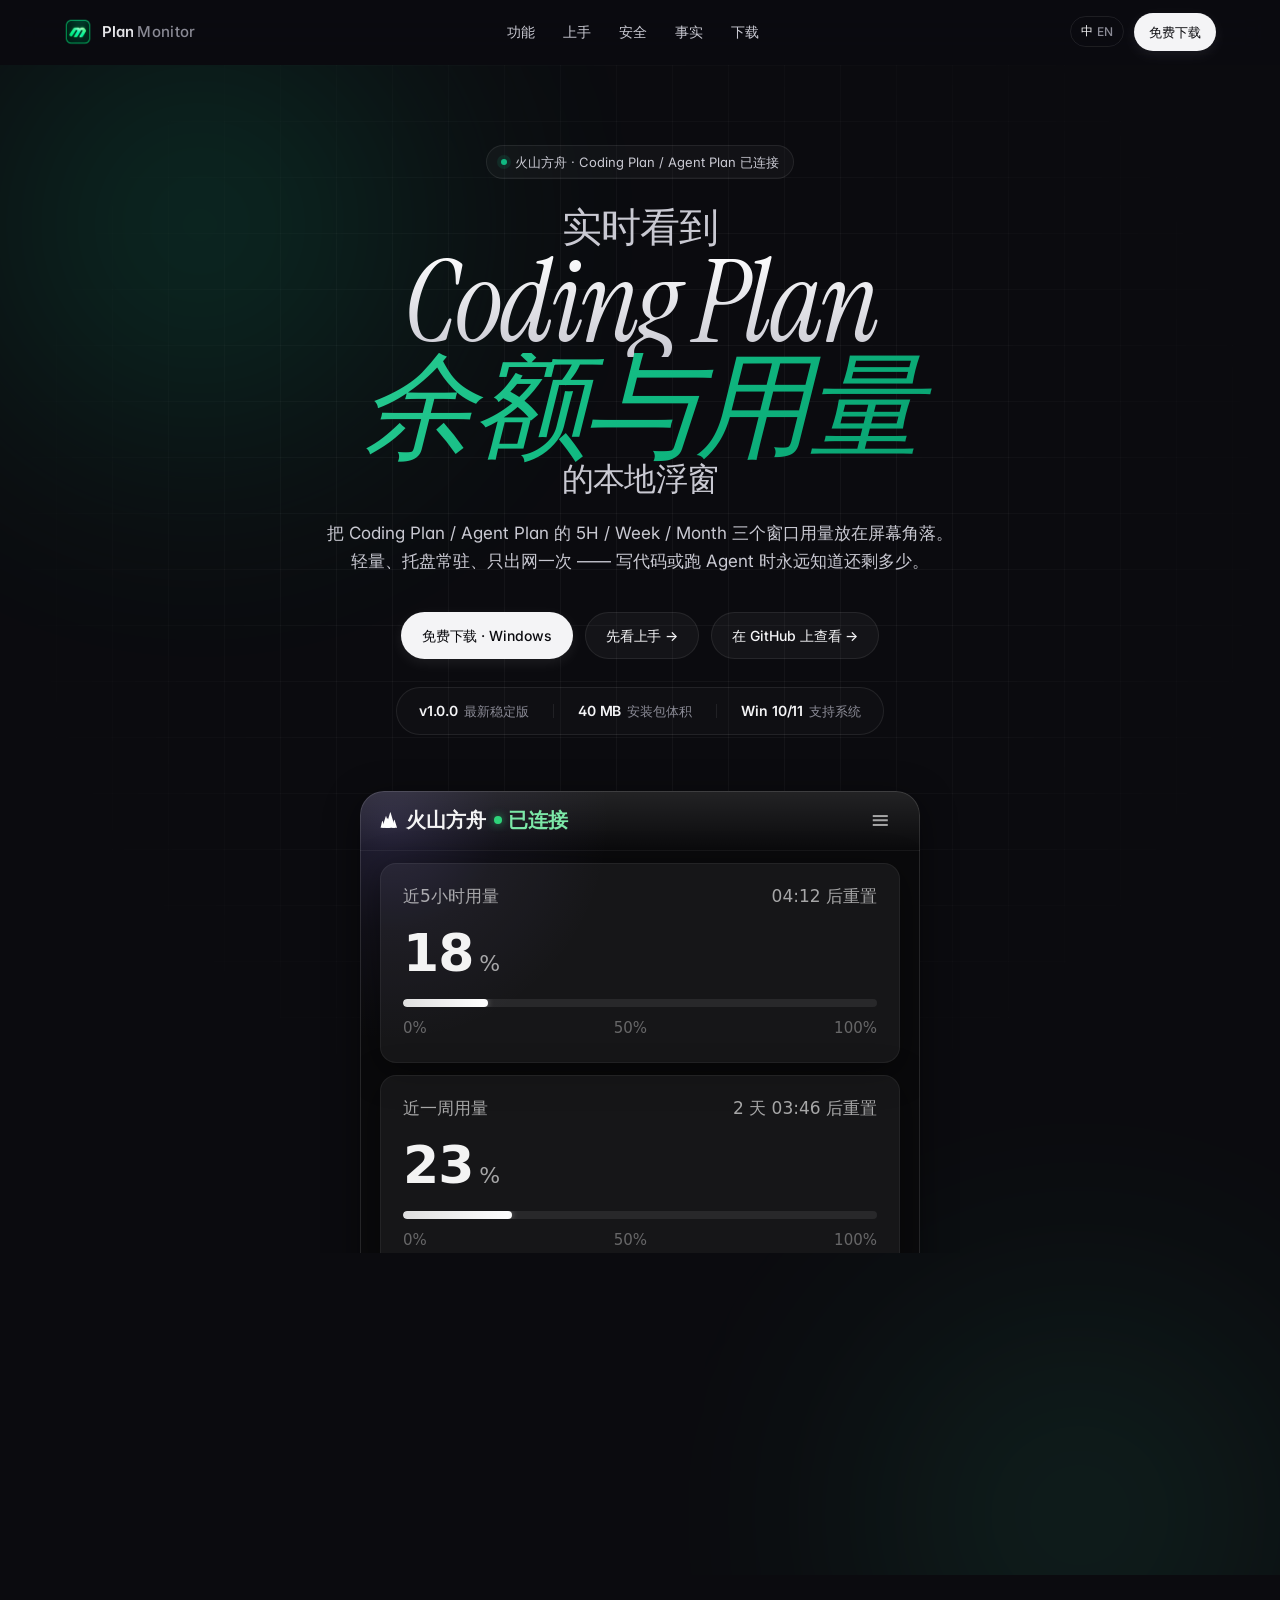
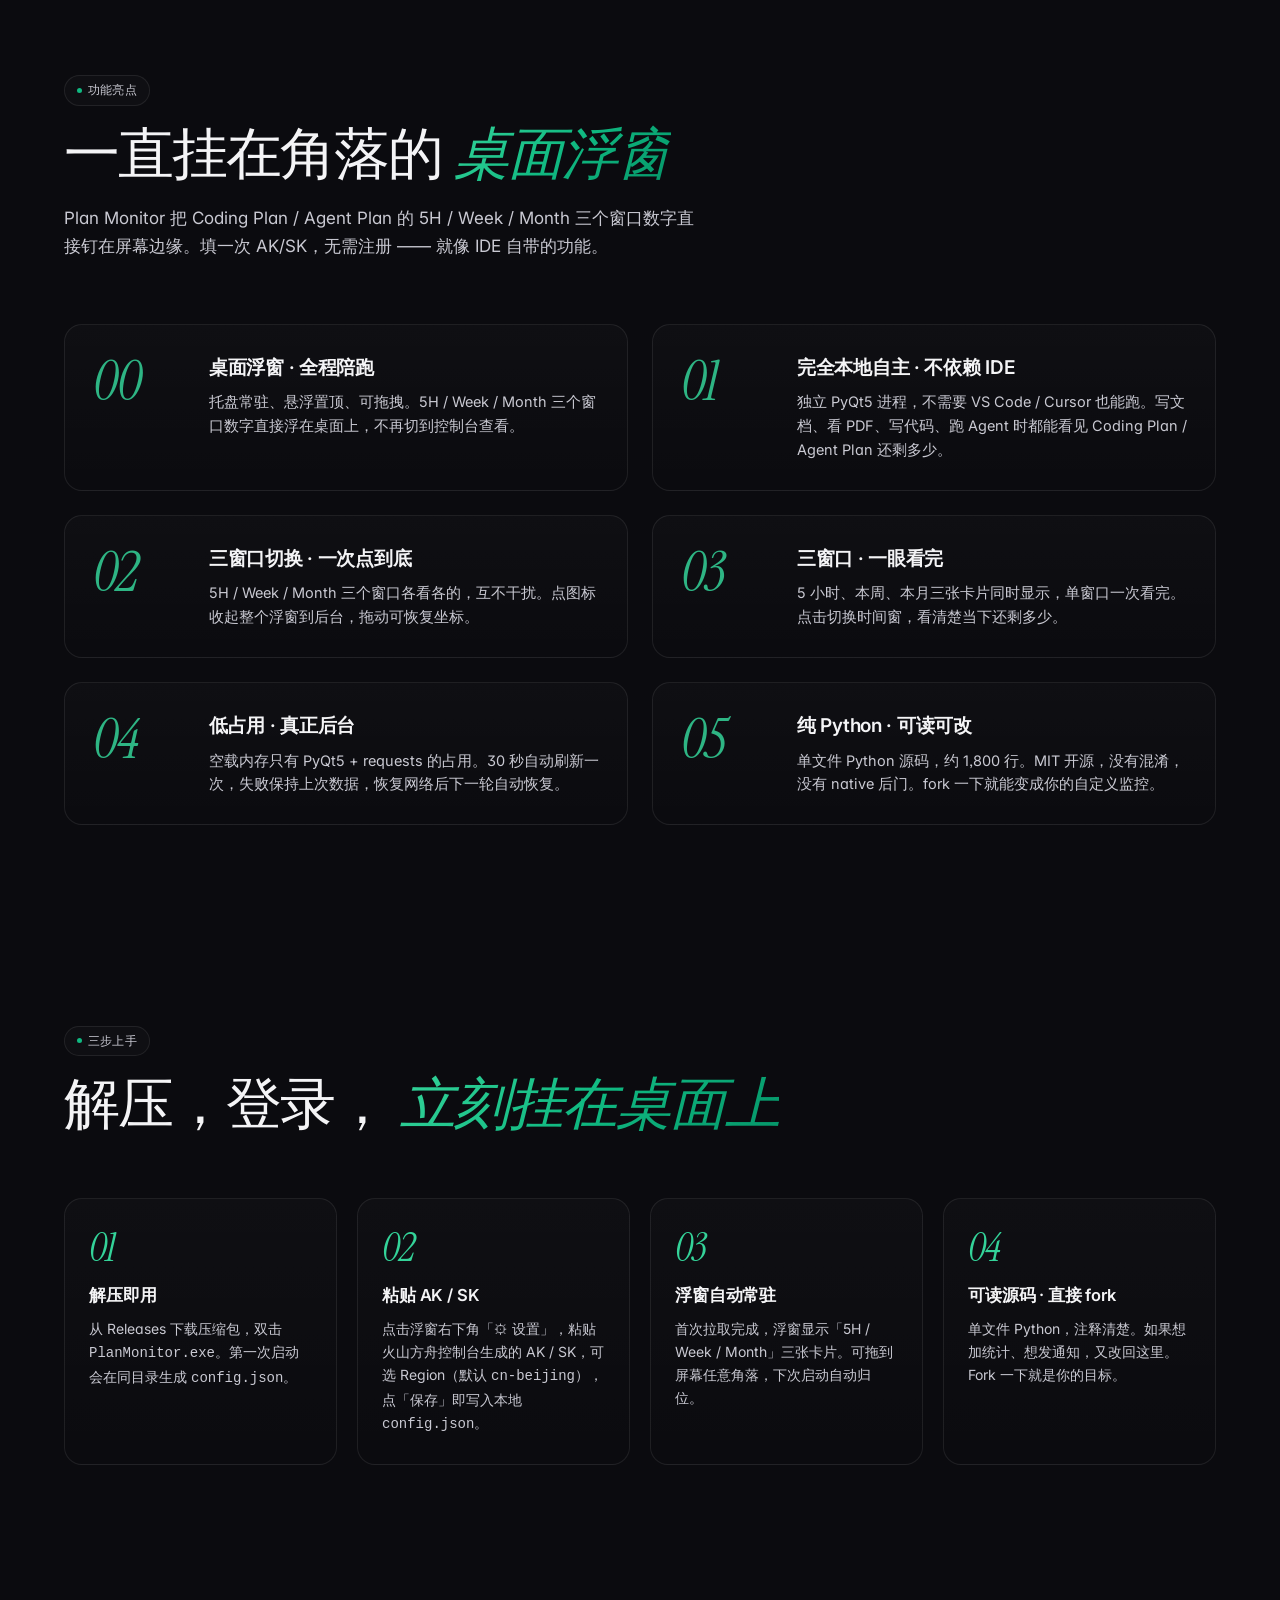
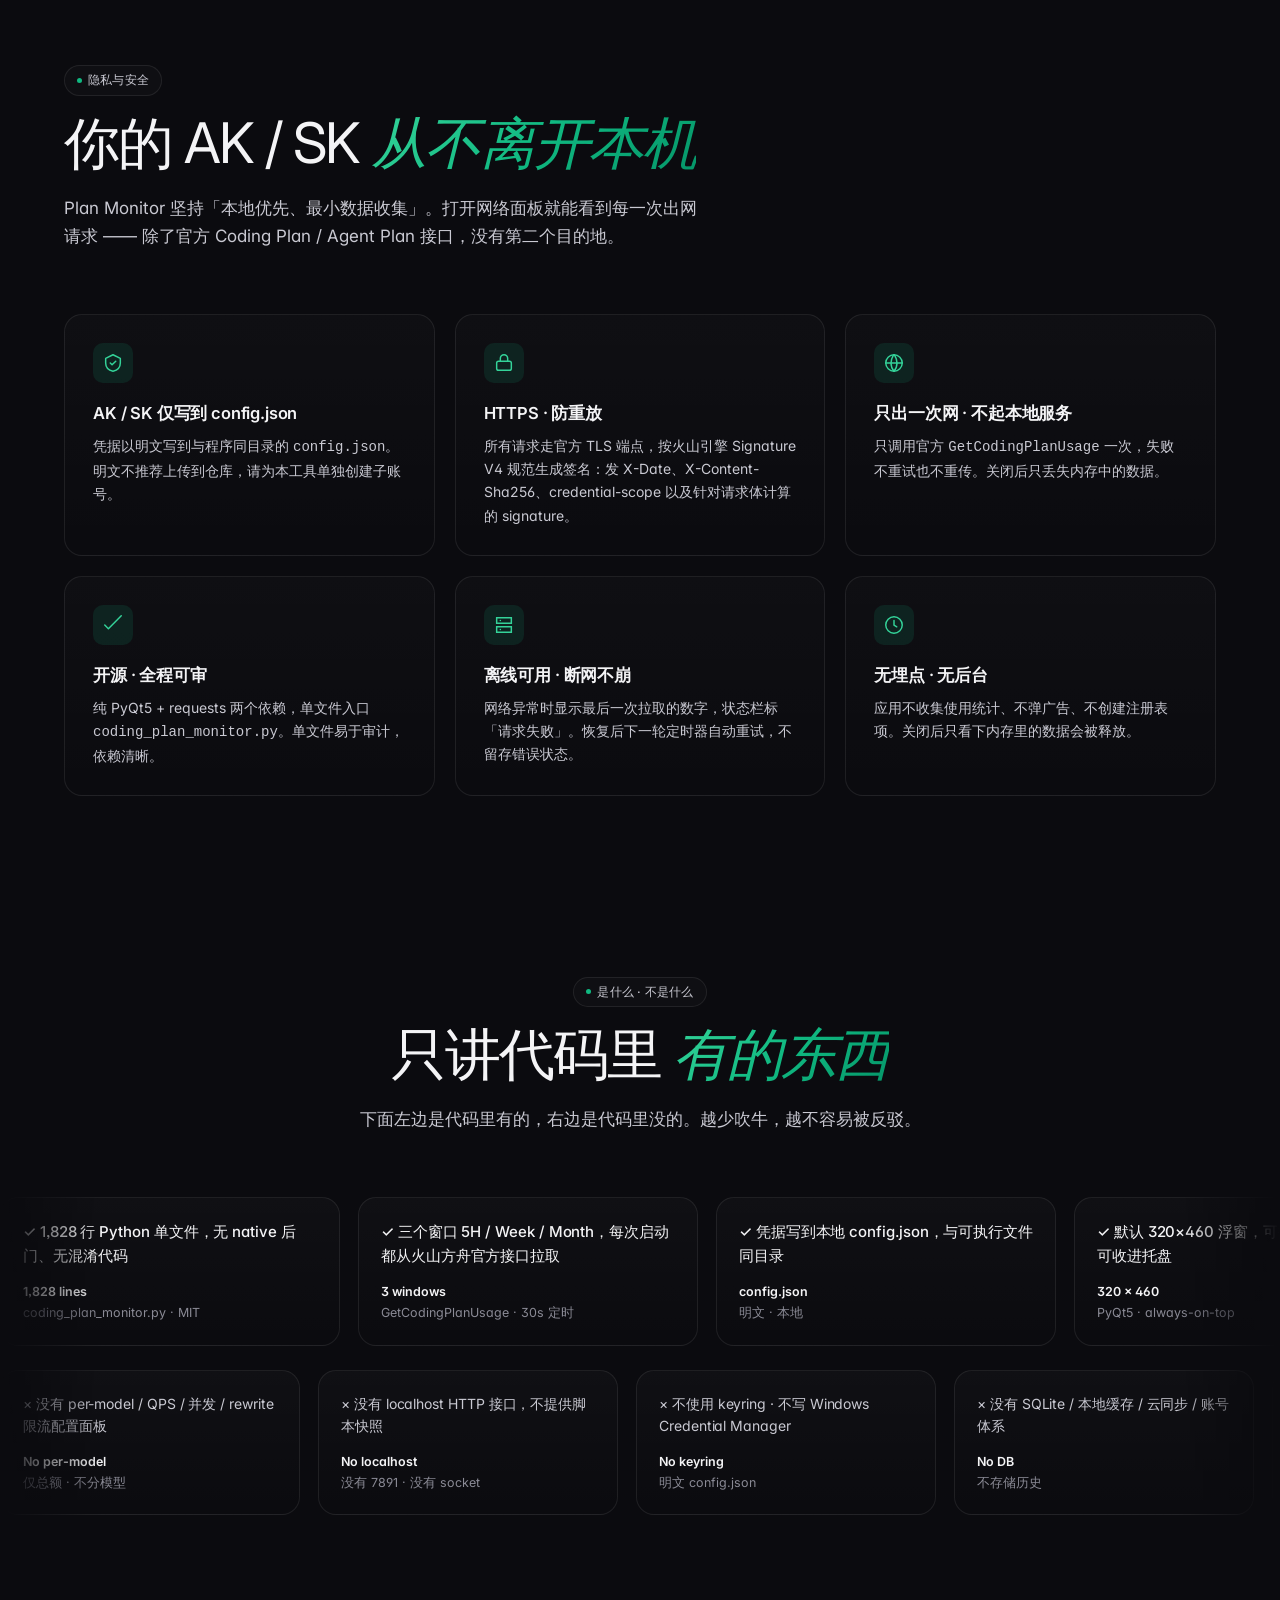
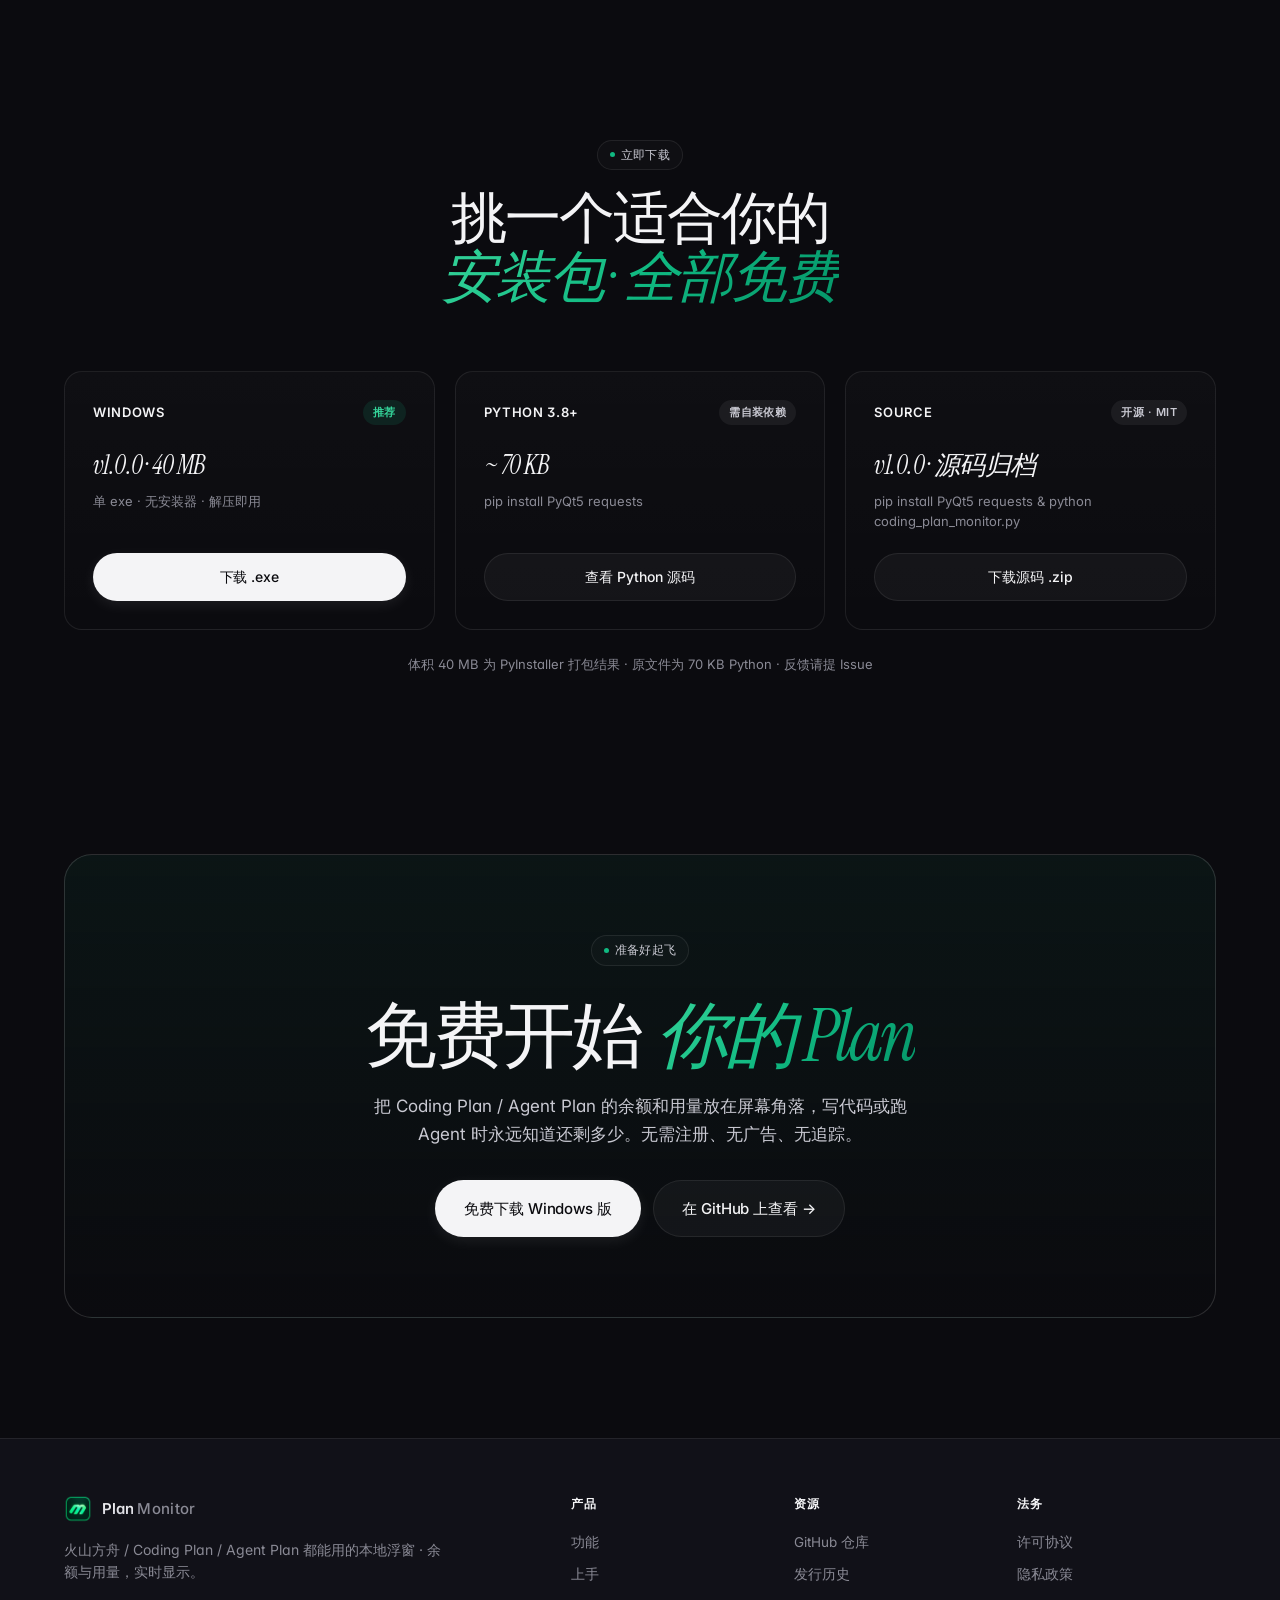
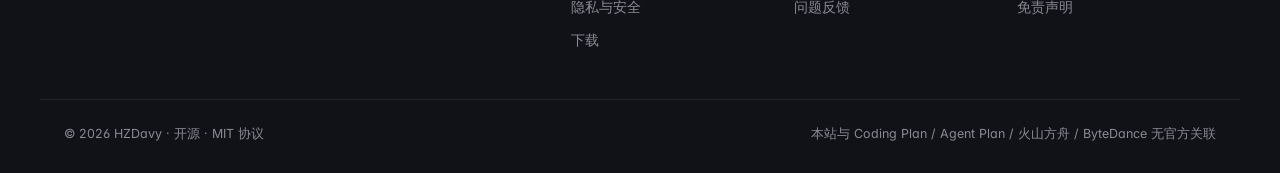
==== index.html @ 33fabecb "docs: dark-glass official site (index.html + assets/style.css + favicon.ico)" ====
<!DOCTYPE html>
<html lang="zh-CN">
<head>
<meta charset="UTF-8">
<meta name="viewport" content="width=device-width,initial-scale=1.0">
<title>Plan Monitor · Ship Faster with Local-First HUD</title>
<meta name="description" content="Plan Monitor - 火山方舟 Coding Plan / Agent Plan 的本地浮窗，AK/SK 不离开本机。">
<meta name="theme-color" content="#0B0B0F">
<meta property="og:title" content="Plan Monitor">
<meta property="og:description" content="Local desktop HUD for Volcengine Coding Plan & Agent Plan. AK/SK never leaves your machine.">
<meta property="og:type" content="website">
<link rel="preconnect" href="https://fonts.googleapis.com">
<link rel="preconnect" href="https://fonts.gstatic.com" crossorigin="anonymous">
<link href="https://fonts.googleapis.com/css2?family=Inter:wght@300;400;500;600;700&family=Instrument+Serif:ital@0;1&display=swap" rel="stylesheet">
<link rel="icon" type="image/svg+xml" href="docs/favicon.svg">
<link rel="stylesheet" href="assets/style.css">
</head>
<body>
<nav class="nav" id="nav">
  <div class="container nav-inner">
    <a class="brand" href="#top" aria-label="Plan Monitor">
      <span class="brand-mark"><img src="docs/logo.svg" alt="Plan Monitor"></span>
      <span class="brand-text"><span class="brand-text-1">Plan</span><span class="brand-text-2">Monitor</span></span>
    </a>
    <ul class="nav-links" role="menubar">
      <li><a href="#features"><span class="zh">功能</span><span class="en">Features</span></a></li>
      <li><a href="#how"><span class="zh">上手</span><span class="en">How</span></a></li>
      <li><a href="#trust"><span class="zh">安全</span><span class="en">Trust</span></a></li>
      <li><a href="#proof"><span class="zh">事实</span><span class="en">Proof</span></a></li>
      <li><a href="#download"><span class="zh">下载</span><span class="en">Download</span></a></li>
    </ul>
    <div class="nav-right">
      <button class="lang-switch" id="langSwitch" aria-label="Switch language"><span class="lang-on">中</span><span class="lang-off">EN</span></button>
      <a class="btn-primary btn-sm" href="#download"><span class="zh">免费下载</span><span class="en">Download Free</span></a>
    </div>
  </div>
</nav>
<header class="hero" id="top">
  <div class="hero-bg" aria-hidden="true">
    <div class="bg-grid"></div>
    <div class="bg-glow bg-glow-1"></div>
    <div class="bg-glow bg-glow-2"></div>
  </div>
  <div class="container hero-inner">
    <div class="hero-eyebrow">
      <span class="hero-eyebrow-dot"></span>
      <span class="zh">火山方舟 · Coding Plan / Agent Plan 已连接</span>
      <span class="en">Volcengine · Coding Plan / Agent Plan connected</span>
    </div>
    <h1 class="hero-title">
      <span class="zh hero-line">实时看到</span>
      <span class="en hero-line">Always see</span>
      <span class="hero-display"><span class="zh">Coding Plan</span><span class="en">Coding Plan</span></span>
      <span class="hero-display-i"><span class="zh">余额与用量</span><span class="en">balance & usage</span></span>
      <span class="zh hero-line-small">的本地浮窗</span>
      <span class="en hero-line-small">on your desktop</span>
    </h1>
    <p class="hero-sub">
      <span class="zh">把 Coding Plan / Agent Plan 的 5H / Week / Month 三个窗口用量放在屏幕角落。轻量、托盘常驻、只出网一次 —— 写代码或跑 Agent 时永远知道还剩多少。</span>
      <span class="en">A tiny always-on-top HUD for Coding Plan & Agent Plan. Three windows — 5H, Week, Month — pinned to the corner while you ship. One outbound call.</span>
    </p>
    <div class="hero-cta">
      <a class="btn-primary" href="#download">
        <span class="zh">免费下载 · Windows</span>
        <span class="en">Download Free · Windows</span>
      </a>
      <a class="btn-ghost" href="#how">
        <span class="zh">先看上手 →</span>
        <span class="en">See how it works →</span>
      </a>
      <a class="btn-ghost" href="https://github.com/HZDavy/PlanMonitor" target="_blank" rel="noopener">
        <span class="zh">在 GitHub 上查看 →</span>
        <span class="en">View on GitHub →</span>
      </a>
    </div>
    <div class="hero-meta">
      <div class="hero-meta-item"><strong>v1.0.0</strong><span class="zh">最新稳定版</span><span class="en">Latest stable</span></div>
      <div class="hero-meta-divider"></div>
      <div class="hero-meta-item"><strong>40 MB</strong><span class="zh">安装包体积</span><span class="en">Installer size</span></div>
      <div class="hero-meta-divider"></div>
      <div class="hero-meta-item"><strong>Win 10/11</strong><span class="zh">支持系统</span><span class="en">Supported OS</span></div>
    </div>
  <div class="hero-mock" aria-hidden="true">
    <div class="mock-window">
      <div class="mock-brand">
        <span class="mock-logo" aria-hidden="true"><svg xmlns="http://www.w3.org/2000/svg" viewBox="0 0 24 24" fill="none">
  <g clip-path="url(#arkIcon_svg__a)">
    <mask id="arkIcon_svg__b" width="7" height="11" x="0" y="12" maskUnits="userSpaceOnUse" style="mask-type: luminance;">
      <path fill="#fff" d="M0.748 22.254h5.544L3.519 13.22a.318.318 0 0 0-.606 0z"/>
    </mask>
    <g mask="url(#arkIcon_svg__b)">
      <path fill="#FFFFFF" d="M7.041 12.604H0v10.004h7.041z"/>
    </g>
    <mask id="arkIcon_svg__c" width="9" height="12" x="15" y="11" maskUnits="userSpaceOnUse" style="mask-type: luminance;">
      <path fill="#fff" d="M16.173 22.266h6.562L19.358 11.624a.318.318 0 0 0-.607 0z"/>
    </mask>
    <g mask="url(#arkIcon_svg__c)">
      <path fill="#FFFFFF" d="M23.489 11.008h-8.06v11.611h8.06z"/>
    </g>
    <mask id="arkIcon_svg__d" width="14" height="22" x="7" y="1" maskUnits="userSpaceOnUse" style="mask-type: luminance;">
      <path fill="#fff" d="M7.412 22.265h12.78L14.105 1.956a.315.315 0 0 0-.4-.205.32.32 0 0 0-.206.205z"/>
    </mask>
    <g mask="url(#arkIcon_svg__d)">
      <path fill="#FFFFFF" d="M20.946 1.34H6.668v21.279h14.278z"/>
    </g>
    <mask id="arkIcon_svg__e" width="12" height="17" x="2" y="6" maskUnits="userSpaceOnUse" style="mask-type: luminance;">
      <path fill="#fff" d="M3.286 22.267h9.48L8.328 7.113a.315.315 0 0 0-.401-.206.32.32 0 0 0-.206.206L2.883 22.267z"/>
    </mask>
    <g mask="url(#arkIcon_svg__e)">
      <path fill="#FFFFFF" d="M13.516 6.496H2.539v16.125h10.977z"/>
    </g>
    <mask id="arkIcon_svg__f" width="10" height="14" x="5" y="9" maskUnits="userSpaceOnUse" style="mask-type: luminance;">
      <path fill="#fff" d="M6.134 22.267h7.894L10.384 9.68a.315.315 0 0 0-.603 0L5.738 22.267z"/>
    </mask>
    <g mask="url(#arkIcon_svg__f)">
      <path fill="#FFFFFF" d="M14.785 9.066h-9.39v13.555h9.39z"/>
    </g>
  </g>
  <defs><clipPath id="arkIcon_svg__a"><path fill="#fff" d="M0 0h24v24H0z"/></clipPath></defs>
</svg></span>
        <span class="mock-brand-name">
          <span class="zh">火山方舟</span><span class="en">Volcengine Ark</span>
        </span>
        <span class="mock-brand-status"><i class="dot d-green"></i><span class="zh">已连接</span><span class="en">Connected</span></span>
        <span class="mock-hamburger" aria-hidden="true">≡</span>
      </div>

      <div class="mock-card" data-card="session">
        <div class="mock-card-row">
          <span class="mock-card-title"><span class="zh">近5小时用量</span><span class="en">Last 5 hours</span></span>
          <span class="mock-card-reset"><span class="zh">04:12 后重置</span><span class="en">Resets in 4h12m</span></span>
        </div>
        <div class="mock-card-big"><span class="num">18</span><span class="unit">%</span></div>
        <div class="mock-bar"><div class="mock-bar-fill" style="width:18%"></div></div>
        <div class="mock-scale"><span>0%</span><span>50%</span><span>100%</span></div>
      </div>

      <div class="mock-card" data-card="weekly">
        <div class="mock-card-row">
          <span class="mock-card-title"><span class="zh">近一周用量</span><span class="en">Last week</span></span>
          <span class="mock-card-reset"><span class="zh">2 天 03:46 后重置</span><span class="en">Resets in 2d 3h</span></span>
        </div>
        <div class="mock-card-big"><span class="num">23</span><span class="unit">%</span></div>
        <div class="mock-bar"><div class="mock-bar-fill" style="width:23%"></div></div>
        <div class="mock-scale"><span>0%</span><span>50%</span><span>100%</span></div>
      </div>

      <div class="mock-card" data-card="monthly">
        <div class="mock-card-row">
          <span class="mock-card-title"><span class="zh">近一月用量</span><span class="en">Last month</span></span>
          <span class="mock-card-reset"><span class="zh">18 天 06:00 后重置</span><span class="en">Resets in 18d 6h</span></span>
        </div>
        <div class="mock-card-big"><span class="num">7</span><span class="unit">%</span></div>
        <div class="mock-bar"><div class="mock-bar-fill" style="width:7%"></div></div>
        <div class="mock-scale"><span>0%</span><span>50%</span><span>100%</span></div>
      </div>
    </div>
  </div>
</div>
</header>

<section class="section section-features" id="features">
  <div class="container">
    <div class="section-head">
      <div class="kicker"><span class="zh">功能亮点</span><span class="en">What You'll Unlock</span></div>
      <h2 class="section-title">
        <span class="zh">一直挂在角落的</span>
        <span class="en">Once you ship,</span>
        <span class="i"><span class="zh">桌面浮窗</span><span class="en">no going back</span></span>
      </h2>
      <p class="section-sub">
        <span class="zh">Plan Monitor 把 Coding Plan / Agent Plan 的 5H / Week / Month 三个窗口数字直接钉在屏幕边缘。填一次 AK/SK，无需注册 —— 就像 IDE 自带的功能。</span>
        <span class="en">Plan Monitor pins the numbers that matter to the corner of your screen. Zero code, one-second sign-in — it should ship with every IDE.</span>
      </p>
    </div>

    <div class="features-grid">
      <article class="feature">
        <div class="feature-num">00</div>
        <div class="feature-body">
          <h3 class="feature-title"><span class="zh">桌面浮窗 · 全程陪跑</span><span class="en">Always-on HUD · always-on-top</span></h3>
          <p class="feature-desc">
            <span class="zh">托盘常驻、悬浮置顶、可拖拽。5H / Week / Month 三个窗口数字直接浮在桌面上，不再切到控制台查看。</span>
            <span class="en">Lives in the tray, snaps to top, draggable by mouse. 5H / Week / Month sit right next to your editor — no more tab-juggling.</span>
          </p>
        </div>
      </article>

      <article class="feature">
        <div class="feature-num">01</div>
        <div class="feature-body">
          <h3 class="feature-title"><span class="zh">完全本地自主 · 不依赖 IDE</span><span class="en">Fully autonomous · IDE-free</span></h3>
          <p class="feature-desc">
            <span class="zh">独立 PyQt5 进程，不需要 VS Code / Cursor 也能跑。写文档、看 PDF、写代码、跑 Agent 时都能看见 Coding Plan / Agent Plan 还剩多少。</span>
            <span class="en">A standalone PyQt5 process — runs even without VS Code or Cursor. Watch the budget while you write docs, read PDFs, code, or run agents.</span>
          </p>
        </div>
      </article>

      <article class="feature">
        <div class="feature-num">02</div>
        <div class="feature-body">
          <h3 class="feature-title"><span class="zh">三窗口切换 · 一次点到底</span><span class="en">Three windows · one click</span></h3>
          <p class="feature-desc">
            <span class="zh">5H / Week / Month 三个窗口各看各的，互不干扰。点图标收起整个浮窗到后台，拖动可恢复坐标。</span>
            <span class="en">5H, Week and Month sit in three windows — switch with one click. Tray the whole HUD when you don't need it.</span>
          </p>
        </div>
      </article>

      <article class="feature">
        <div class="feature-num">03</div>
        <div class="feature-body">
          <h3 class="feature-title"><span class="zh">三窗口 · 一眼看完</span><span class="en">Three windows · one glance</span></h3>
          <p class="feature-desc">
            <span class="zh">5 小时、本周、本月三张卡片同时显示，单窗口一次看完。点击切换时间窗，看清楚当下还剩多少。</span>
            <span class="en">Three cards side by side — 5H, Week, Month. Click to switch the time window and see exactly what&#39;s left.</span>
          </p>
        </div>
      </article>

      <article class="feature">
        <div class="feature-num">04</div>
        <div class="feature-body">
          <h3 class="feature-title"><span class="zh">低占用 · 真正后台</span><span class="en">Tiny footprint · true background</span></h3>
          <p class="feature-desc">
            <span class="zh">空载内存只有 PyQt5 + requests 的占用。30 秒自动刷新一次，失败保持上次数据，恢复网络后下一轮自动恢复。</span>
            <span class="en">Just PyQt5 + requests. Polls every 30s. On failure the last values stay on screen; the next successful poll recovers.</span>
          </p>
        </div>
      </article>

      <article class="feature">
        <div class="feature-num">05</div>
        <div class="feature-body">
          <h3 class="feature-title"><span class="zh">纯 Python · 可读可改</span><span class="en">Pure Python · readable & modifiable</span></h3>
          <p class="feature-desc">
            <span class="zh">单文件 Python 源码，约 1,800 行。MIT 开源，没有混淆，没有 native 后门。fork 一下就能变成你的自定义监控。</span>
            <span class="en">A single ~1,800-line Python file, MIT-licensed, no obfuscation, no native backdoor. Fork it and make it yours.</span>
          </p>
        </div>
      </article>
    </div>
  </div>
</section>
<section class="section section-how" id="how">
  <div class="container">
    <div class="section-head">
      <div class="kicker"><span class="zh">三步上手</span><span class="en">How it works</span></div>
      <h2 class="section-title">
        <span class="zh">解压，登录，</span>
        <span class="en">Unzip, sign in,</span>
        <span class="i"><span class="zh">立刻挂在桌面上</span><span class="en">it just sits there</span></span>
      </h2>
    </div>

    <ol class="steps">
      <li class="step">
        <div class="step-num">01</div>
        <div class="step-body">
          <h3><span class="zh">解压即用</span><span class="en">Unzip &amp; open</span></h3>
          <p><span class="zh">从 Releases 下载压缩包，双击 <code>PlanMonitor.exe</code>。第一次启动会在同目录生成 <code>config.json</code>。</span><span class="en">Download the archive from Releases and double-click <code>PlanMonitor.exe</code>. First run creates <code>config.json</code> next to it.</span></p>
        </div>
      </li>
      <li class="step">
        <div class="step-num">02</div>
        <div class="step-body">
          <h3><span class="zh">粘贴 AK / SK</span><span class="en">Paste AK / SK</span></h3>
          <p><span class="zh">点击浮窗右下角「⚙ 设置」，粘贴火山方舟控制台生成的 AK / SK，可选 Region（默认 <code>cn-beijing</code>），点「保存」即写入本地 <code>config.json</code>。</span><span class="en">Click ⚙ Settings, paste Access Key ID + Secret Access Key, set Region if needed (default <code>cn-beijing</code>), Save. Credentials are written to <code>config.json</code> next to the exe.</span></p>
        </div>
      </li>
      <li class="step">
        <div class="step-num">03</div>
        <div class="step-body">
          <h3><span class="zh">浮窗自动常驻</span><span class="en">HUD stays on top</span></h3>
          <p><span class="zh">首次拉取完成，浮窗显示「5H / Week / Month」三张卡片。可拖到屏幕任意角落，下次启动自动归位。</span><span class="en">First pull completes, the HUD shows three cards — 5H, Week, Month. Drag anywhere; the position is remembered.</span></p>
        </div>
      </li>
      <li class="step">
        <div class="step-num">04</div>
        <div class="step-body">
          <h3><span class="zh">可读源码 · 直接 fork</span><span class="en">Readable · fork it</span></h3>
          <p><span class="zh">单文件 Python，注释清楚。如果想加统计、想发通知，又改回这里。Fork 一下就是你的目标。</span><span class="en">A single Python file with clear comments. Want extra stats, notifications, a hotkey? Fork it.</span></p>
        </div>
      </li>
    </ol>
  </div>
</section>
<section class="section section-trust" id="trust">
  <div class="container">
    <div class="section-head">
      <div class="kicker"><span class="zh">隐私与安全</span><span class="en">Privacy &amp; Security</span></div>
      <h2 class="section-title">
        <span class="zh">你的 AK / SK</span>
        <span class="en">Your AK / SK</span>
        <span class="i"><span class="zh">从不离开本机</span><span class="en">never leaves your machine</span></span>
      </h2>
      <p class="section-sub">
        <span class="zh">Plan Monitor 坚持「本地优先、最小数据收集」。打开网络面板就能看到每一次出网请求 —— 除了官方 Coding Plan / Agent Plan 接口，没有第二个目的地。</span>
        <span class="en">Local-first. Minimal collection. Open DevTools and watch every outbound request — the only destination is the official Coding Plan / Agent Plan endpoint.</span>
      </p>
    </div>

    <div class="trust-grid">
      <article class="trust-card">
        <div class="trust-icon">
          <svg viewBox="0 0 24 24" fill="none" stroke="currentColor" stroke-width="1.6"><path d="M12 3l8 4v5c0 5-3.5 8-8 9-4.5-1-8-4-8-9V7l8-4z" stroke-linejoin="round"/><path d="M9 12l2 2 4-4" stroke-linecap="round" stroke-linejoin="round"/></svg>
        </div>
        <h3><span class="zh">AK / SK 仅写到 config.json</span><span class="en">AK / SK in config.json</span></h3>
        <p><span class="zh">凭据以明文写到与程序同目录的 <code>config.json</code>。明文不推荐上传到仓库，请为本工具单独创建子账号。</span><span class="en">Credentials are saved in plaintext to <code>config.json</code> next to the exe. Don't commit it — use a dedicated sub-account.</span></p>
      </article>

      <article class="trust-card">
        <div class="trust-icon">
          <svg viewBox="0 0 24 24" fill="none" stroke="currentColor" stroke-width="1.6"><rect x="4" y="10" width="16" height="10" rx="2"/><path d="M8 10V7a4 4 0 1 1 8 0v3" stroke-linecap="round"/></svg>
        </div>
        <h3><span class="zh">HTTPS · 防重放</span><span class="en">HTTPS · anti-replay</span></h3>
        <p><span class="zh">所有请求走官方 TLS 端点，按火山引擎 Signature V4 规范生成签名：发 X-Date、X-Content-Sha256、credential-scope 以及针对请求体计算的 signature。</span><span class="en">All calls go over TLS to the official endpoint. Signed per Volcengine Signature V4 — X-Date, X-Content-Sha256, credential-scope and a signature computed over the request body.</span></p>
      </article>

      <article class="trust-card">
        <div class="trust-icon">
          <svg viewBox="0 0 24 24" fill="none" stroke="currentColor" stroke-width="1.6"><circle cx="12" cy="12" r="9"/><path d="M3 12h18M12 3a14 14 0 0 1 0 18M12 3a14 14 0 0 0 0 18" stroke-linecap="round"/></svg>
        </div>
        <h3><span class="zh">只出一次网 · 不起本地服务</span><span class="en">One call · no local server</span></h3>
        <p><span class="zh">只调用官方 <code>GetCodingPlanUsage</code> 一次，失败不重试也不重传。关闭后只丢失内存中的数据。</span><span class="en">Only one outbound call: <code>GetCodingPlanUsage</code>. No local cache, no local server, no retries. Closing the app discards the in-memory data.</span></p>
      </article>

      <article class="trust-card">
        <div class="trust-icon">
          <svg viewBox="0 0 24 24" fill="none" stroke="currentColor" stroke-width="1.6"><path d="M3 12l4 4 14-14" stroke-linecap="round" stroke-linejoin="round"/></svg>
        </div>
        <h3><span class="zh">开源 · 全程可审</span><span class="en">Open source · fully auditable</span></h3>
        <p><span class="zh">纯 PyQt5 + requests 两个依赖，单文件入口 <code>coding_plan_monitor.py</code>。单文件易于审计，依赖清晰。</span><span class="en">Only PyQt5 + requests. Single <code>coding_plan_monitor.py</code> entry. Easy to audit, minimal dependencies.</span></p>
      </article>

      <article class="trust-card">
        <div class="trust-icon">
          <svg viewBox="0 0 24 24" fill="none" stroke="currentColor" stroke-width="1.6"><path d="M4 4h16v6H4zM4 14h16v6H4z"/><path d="M8 7h.01M8 17h.01" stroke-linecap="round"/></svg>
        </div>
        <h3><span class="zh">离线可用 · 断网不崩</span><span class="en">Offline-resilient</span></h3>
        <p><span class="zh">网络异常时显示最后一次拉取的数字，状态栏标「请求失败」。恢复后下一轮定时器自动重试，不留存错误状态。</span><span class="en">On failure the HUD keeps showing the last values and shows a &#39;request failed&#39; badge. The next timer tick retries — no stale error sticks around.</span></p>
      </article>

      <article class="trust-card">
        <div class="trust-icon">
          <svg viewBox="0 0 24 24" fill="none" stroke="currentColor" stroke-width="1.6"><circle cx="12" cy="12" r="9"/><path d="M12 7v5l3 2" stroke-linecap="round"/></svg>
        </div>
        <h3><span class="zh">无埋点 · 无后台</span><span class="en">No telemetry · no background</span></h3>
        <p><span class="zh">应用不收集使用统计、不弹广告、不创建注册表项。关闭后只看下内存里的数据会被释放。</span><span class="en">No usage stats, no ads, no registry entries. Closing the app releases the in-memory data.</span></p>
      </article>
    </div>
  </div>
</section>
<section class="section section-loved" id="proof">
  <div class="container">
    <div class="section-head section-head-center">
      <div class="kicker"><span class="zh">是什么 · 不是什么</span><span class="en">What it is · what it isn&#39;t</span></div>
      <h2 class="section-title">
        <span class="zh">只讲代码里</span>
        <span class="en">Only what&#39;s</span>
        <span class="i"><span class="zh">有的东西</span><span class="en">actually there</span></span>
      </h2>
      <p class="section-sub">
        <span class="zh">下面左边是代码里有的，右边是代码里没的。越少吹牛，越不容易被反驳。</span>
        <span class="en">Left: things the code actually does. Right: things the code does NOT do. The fewer promises, the harder to disprove.</span>
      </p>
    </div>
  </div>
  <div class="marquee marquee-row-1" aria-hidden="false">
    <div class="marquee-track">
      <article class="quote"><p>✓ 1,828 行 Python 单文件，无 native 后门、无混淆代码</p><div class="who"><strong>1,828 lines</strong><span>coding_plan_monitor.py · MIT</span></div></article>
      <article class="quote"><p>✓ 三个窗口 5H / Week / Month，每次启动都从火山方舟官方接口拉取</p><div class="who"><strong>3 windows</strong><span>GetCodingPlanUsage · 30s 定时</span></div></article>
      <article class="quote"><p>✓ 凭据写到本地 config.json，与可执行文件同目录</p><div class="who"><strong>config.json</strong><span>明文 · 本地</span></div></article>
      <article class="quote"><p>✓ 默认 320×460 浮窗，可拖拽、可置顶、可收进托盘</p><div class="who"><strong>320 × 460</strong><span>PyQt5 · always-on-top</span></div></article>
      <article class="quote"><p>✓ 签名走火山引擎 SigV4：X-Date / X-Content-Sha256 / credential-scope</p><div class="who"><strong>SigV4</strong><span>HMAC-SHA256 · 请求体</span></div></article>
      <article class="quote"><p>✓ 一个出站接口，失败保持显示，不重试不重传</p><div class="who"><strong>One call</strong><span>ark.cn-beijing.volcengineapi.com</span></div></article>
      <article class="quote"><p>✓ Windows 10/11 · x64 · PyInstaller 打包为单 exe</p><div class="who"><strong>Win x64</strong><span>Python 3.8+ · PyInstaller</span></div></article>
      <article class="quote"><p>✓ v1.0.0 当前发布版 · 体积 40 MB · 无安装器</p><div class="who"><strong>v1.0.0</strong><span>40 MB · 单文件</span></div></article>
    </div>
  </div>
  <div class="marquee marquee-row-2" aria-hidden="false">
    <div class="marquee-track reverse">
      <article class="quote sm"><p>× 没有 per-model / QPS / 并发 / rewrite 限流配置面板</p><div class="who"><strong>No per-model</strong><span>仅总额 · 不分模型</span></div></article>
      <article class="quote sm"><p>× 没有 localhost HTTP 接口，不提供脚本快照</p><div class="who"><strong>No localhost</strong><span>没有 7891 · 没有 socket</span></div></article>
      <article class="quote sm"><p>× 不使用 keyring · 不写 Windows Credential Manager</p><div class="who"><strong>No keyring</strong><span>明文 config.json</span></div></article>
      <article class="quote sm"><p>× 没有 SQLite / 本地缓存 / 云同步 / 账号体系</p><div class="who"><strong>No DB</strong><span>不存储历史</span></div></article>
      <article class="quote sm"><p>× 不支持 macOS / Linux（代码里使用了 Windows API）</p><div class="who"><strong>Windows only</strong><span>ctypes.wintypes</span></div></article>
      <article class="quote sm"><p>× 没有开机自启 · 没有注册表项 · 没有后台常驻</p><div class="who"><strong>No autostart</strong><span>手动启动</span></div></article>
      <article class="quote sm"><p>× 没有 CI 自动签名 · 仓库里没有 .github 目录</p><div class="who"><strong>No CI</strong><span>手工发布</span></div></article>
      <article class="quote sm"><p>× 没有用户评价 · 没有头像 · 没有名字 · 如有真实反馈会附 GitHub ID</p><div class="who"><strong>No reviews</strong><span>不发假口碑</span></div></article>
    </div>
  </div>
</section>
<section class="section section-download" id="download">
  <div class="container">
    <div class="section-head section-head-center">
      <div class="kicker"><span class="zh">立即下载</span><span class="en">Get it now</span></div>
      <h2 class="section-title">
        <span class="zh">挑一个适合你的</span>
        <span class="en">Pick the one</span>
        <span class="i"><span class="zh">安装包 · 全部免费</span><span class="en">that fits · all free</span></span>
      </h2>
    </div>

    <div class="dl-grid">
      <article class="dl-card">
        <div class="dl-card-head">
          <span class="dl-os">Windows</span>
          <span class="dl-tag"><span class="zh">推荐</span><span class="en">Recommended</span></span>
        </div>
        <div class="dl-card-body">
          <div class="dl-ver">v1.0.0 · 40 MB</div>
          <div class="dl-os-req"><span class="zh">单 exe · 无安装器 · 解压即用</span><span class="en">Single exe · no installer</span></div>
        </div>
        <a class="btn-primary btn-block" href="https://github.com/HZDavy/PlanMonitor/releases/latest/download/PlanMonitor.exe" target="_blank" rel="noopener">
          <span class="zh">下载 .exe</span>
          <span class="en">Download .exe</span>
        </a>
      </article>

      <article class="dl-card dl-card-portable">
        <div class="dl-card-head">
          <span class="dl-os">Python 3.8+</span>
          <span class="dl-tag alt"><span class="zh">需自装依赖</span><span class="en">Bring deps</span></span>
        </div>
        <div class="dl-card-body">
          <div class="dl-ver">~ 70 KB</div>
          <div class="dl-os-req"><span class="zh">pip install PyQt5 requests</span><span class="en">pip install PyQt5 requests</span></div>
        </div>
        <a class="btn-ghost btn-block" href="https://github.com/HZDavy/PlanMonitor" target="_blank" rel="noopener">
          <span class="zh">查看 Python 源码</span>
          <span class="en">View Python source</span>
        </a>
      </article>

      <article class="dl-card dl-card-src">
        <div class="dl-card-head">
          <span class="dl-os">Source</span>
          <span class="dl-tag alt"><span class="zh">开源 · MIT</span><span class="en">Open · MIT</span></span>
        </div>
        <div class="dl-card-body">
          <div class="dl-ver">v1.0.0 · 源码归档</div>
          <div class="dl-os-req"><span class="zh">pip install PyQt5 requests &amp; python coding_plan_monitor.py</span><span class="en">pip install PyQt5 requests &amp; python coding_plan_monitor.py</span></div>
        </div>
        <a class="btn-ghost btn-block" href="https://github.com/HZDavy/PlanMonitor/archive/refs/tags/v1.0.0.zip" target="_blank" rel="noopener">
          <span class="zh">下载源码 .zip</span>
          <span class="en">Download source .zip</span>
        </a>
      </article>
    </div>

    <p class="dl-note">
      <span class="zh">体积 40 MB 为 PyInstaller 打包结果 · 原文件为 70 KB Python · 反馈请提 Issue</span>
      <span class="en">40 MB exe is PyInstaller output — the source is ~70 KB of Python. File issues on GitHub.</span>
    </p>
  </div>
</section>
<section class="section section-cta">
  <div class="container">
    <div class="cta-card">
      <div class="cta-card-bg" aria-hidden="true"></div>
      <div class="kicker"><span class="zh">准备好起飞</span><span class="en">Ready to ship</span></div>
      <h2 class="cta-title">
        <span class="zh">免费开始</span>
        <span class="en">Get started</span>
        <span class="i"><span class="zh">你的 Plan</span><span class="en">with your Plan</span></span>
      </h2>
      <p class="cta-sub">
        <span class="zh">把 Coding Plan / Agent Plan 的余额和用量放在屏幕角落，写代码或跑 Agent 时永远知道还剩多少。无需注册、无广告、无追踪。</span>
        <span class="en">Pin the numbers that matter to the corner of your screen — know exactly how much Coding Plan / Agent Plan you have while you ship. No signup, no ads, no tracking.</span>
      </p>
      <div class="cta-actions">
        <a class="btn-primary btn-lg" href="#download">
          <span class="zh">免费下载 Windows 版</span>
          <span class="en">Download for Free · Windows</span>
        </a>
        <a class="btn-ghost btn-lg" href="https://github.com/HZDavy/PlanMonitor" target="_blank" rel="noopener">
          <span class="zh">在 GitHub 上查看 →</span>
          <span class="en">View on GitHub →</span>
        </a>
      </div>
    </div>
  </div>
</section>
<footer class="footer">
  <div class="container footer-inner">
    <div class="footer-brand">
      <a class="brand" href="#top">
        <span class="brand-mark"><img src="docs/logo.svg" alt="Plan Monitor"></span>
        <span class="brand-text"><span class="brand-text-1">Plan</span><span class="brand-text-2">Monitor</span></span>
      </a>
      <p class="footer-tag">
        <span class="zh">火山方舟 / Coding Plan / Agent Plan 都能用的本地浮窗 · 余额与用量，实时显示。</span>
        <span class="en">A local HUD for Volcengine Coding Plan &amp; Agent Plan · balance &amp; usage in real time.</span>
      </p>
    </div>
    <div class="footer-cols">
      <div class="footer-col">
        <div class="footer-col-title"><span class="zh">产品</span><span class="en">Product</span></div>
        <a href="#features"><span class="zh">功能</span><span class="en">Features</span></a>
        <a href="#how"><span class="zh">上手</span><span class="en">How it works</span></a>
        <a href="#trust"><span class="zh">隐私与安全</span><span class="en">Privacy</span></a>
        <a href="#download"><span class="zh">下载</span><span class="en">Download</span></a>
      </div>
      <div class="footer-col">
        <div class="footer-col-title"><span class="zh">资源</span><span class="en">Resources</span></div>
        <a href="https://github.com/HZDavy/PlanMonitor" target="_blank" rel="noopener"><span class="zh">GitHub 仓库</span><span class="en">GitHub repo</span></a>
        <a href="https://github.com/HZDavy/PlanMonitor/releases" target="_blank" rel="noopener"><span class="zh">发行历史</span><span class="en">Releases</span></a>
        <a href="https://github.com/HZDavy/PlanMonitor/issues" target="_blank" rel="noopener"><span class="zh">问题反馈</span><span class="en">Issues</span></a>
      </div>
      <div class="footer-col">
        <div class="footer-col-title"><span class="zh">法务</span><span class="en">Legal</span></div>
        <a href="https://github.com/HZDavy/PlanMonitor/blob/main/LICENSE" target="_blank" rel="noopener"><span class="zh">许可协议</span><span class="en">License</span></a>
        <a href="https://github.com/HZDavy/PlanMonitor/blob/main/PRIVACY.md" target="_blank" rel="noopener"><span class="zh">隐私政策</span><span class="en">Privacy</span></a>
        <a href="https://github.com/HZDavy/PlanMonitor/blob/main/DISCLAIMER.md" target="_blank" rel="noopener"><span class="zh">免责声明</span><span class="en">Disclaimer</span></a>
      </div>
    </div>
  </div>
  <div class="container footer-bottom">
    <span class="footer-copy">© 2026 HZDavy · <span class="zh">开源 · MIT 协议</span><span class="en">Open source · MIT</span></span>
    <span class="footer-build"><span class="zh">本站与 Coding Plan / Agent Plan / 火山方舟 / ByteDance 无官方关联</span><span class="en">Not affiliated with Coding Plan / Agent Plan / Volcengine / ByteDance</span></span>
  </div>
</footer>

<script>
(function () {
  var btn = document.getElementById('langSwitch');
  var saved = null;
  try { saved = localStorage.getItem('cpm.lang'); } catch (e) {}
  if (saved === 'en') document.body.classList.add('lang-en');
  function setLang(en) {
    document.body.classList.toggle('lang-en', en);
    try { localStorage.setItem('cpm.lang', en ? 'en' : 'zh'); } catch (e) {}
  }
  if (btn) btn.addEventListener('click', function () {
    setLang(!document.body.classList.contains('lang-en'));
  });

  var nav = document.getElementById('nav');
  function onScroll() {
    if (!nav) return;
    if (window.scrollY > 8) nav.classList.add('is-scrolled');
    else nav.classList.remove('is-scrolled');
  }
  window.addEventListener('scroll', onScroll, { passive: true });
  onScroll();

  if ('IntersectionObserver' in window) {
    var io = new IntersectionObserver(function (entries) {
      entries.forEach(function (e) {
        if (e.isIntersecting) {
          e.target.classList.add('is-in');
          io.unobserve(e.target);
        }
      });
    }, { rootMargin: '-40px 0px', threshold: 0.05 });
    document.querySelectorAll('.feature, .step, .trust-card, .dl-card, .cta-card, .section-head, .hero-mock').forEach(function (el) {
      io.observe(el);
    });
  } else {
    document.querySelectorAll('.feature, .step, .trust-card, .dl-card, .cta-card, .section-head, .hero-mock').forEach(function (el) {
      el.classList.add('is-in');
    });
  }

  // mock-window 内部按比例缩放,避免移动端拉伸 / 溢出
  (function () {
    var mock = document.querySelector('.mock-window');
    if (!mock) return;
    var NAT_W = 560;
    function fitMock() {
      var w = mock.getBoundingClientRect().width;
      if (!w) return;
      var u = w / NAT_W;
      if (u > 1) u = 1;
      if (u < 0.55) u = 0.55;
      mock.style.setProperty('--mu', u.toFixed(3));
    }
    fitMock();
    if (typeof ResizeObserver !== 'undefined') {
      new ResizeObserver(fitMock).observe(mock);
    }
    window.addEventListener('resize', fitMock, { passive: true });
    window.addEventListener('orientationchange', fitMock, { passive: true });
  })();

  document.querySelectorAll('a[href^="#"]').forEach(function (a) {
    a.addEventListener('click', function (ev) {
      var id = a.getAttribute('href');
      if (id.length < 2) return;
      var t = document.querySelector(id);
      if (!t) return;
      ev.preventDefault();
      window.scrollTo({ top: t.getBoundingClientRect().top + window.scrollY - 56, behavior: 'smooth' });
    });
  });

  // 跟随鼠标的光晕
  (function () {
    var sel = '.feature, .step, .trust-card, .dl-card, .cta-card, .btn-primary, .btn-ghost';
    document.addEventListener('mousemove', function (e) {
      var el = e.target && e.target.closest ? e.target.closest(sel) : null;
      if (!el) return;
      var r = el.getBoundingClientRect();
      el.style.setProperty('--mx', ((e.clientX - r.left) / r.width * 100).toFixed(1) + '%');
      el.style.setProperty('--my', ((e.clientY - r.top) / r.height * 100).toFixed(1) + '%');
    });
  })();
})();
</script>
</body>
</html>
---- assets/style.css ----
/* =========================================================================
   Coding Plan Monitor — TRAE-inspired big-company look
   Dark, glass, italic display title, big section numbers, marquee reviews
   ========================================================================= */

:root {
  --bg: #0B0B0F;
  --bg-2: #111118;
  --bg-3: #16161F;
  --line: rgba(255, 255, 255, 0.08);
  --line-2: rgba(255, 255, 255, 0.14);
  --text: #F4F4F6;
  --text-2: #C9C9D2;
  --text-3: #8A8A95;
  --accent: #10B981;
  --accent-2: #059669;
  --accent-3: #34D399;
  --accent-soft: rgba(16, 185, 129, 0.12);
  --grad-1: linear-gradient(135deg, #10B981 0%, #059669 100%);
  --grad-2: linear-gradient(135deg, #34D399 0%, #10B981 50%, #059669 100%);
  --grad-text: linear-gradient(180deg, #FFFFFF 0%, #C9C9D2 100%);
  --shadow-1: 0 1px 2px rgba(0, 0, 0, 0.4), 0 8px 32px rgba(0, 0, 0, 0.4);
  --shadow-2: 0 24px 64px rgba(16, 185, 129, 0.18), 0 8px 32px rgba(0, 0, 0, 0.5);
  --radius: 18px;
  --radius-sm: 12px;
  --radius-lg: 28px;
  --maxw: 1200px;
}

* { box-sizing: border-box; }
html, body { margin: 0; padding: 0; }
html { scroll-behavior: smooth; }

body {
  background: var(--bg);
  color: var(--text);
  font-family: 'Inter', -apple-system, BlinkMacSystemFont, 'PingFang SC', 'Hiragino Sans GB', 'Microsoft YaHei', sans-serif;
  font-feature-settings: 'cv11', 'ss01', 'ss03';
  font-weight: 400;
  line-height: 1.55;
  -webkit-font-smoothing: antialiased;
  -moz-osx-font-smoothing: grayscale;
  overflow-x: hidden;
}

/* Chinese by default; English toggled via body.lang-en */
body.lang-en .zh { display: none !important; }
body:not(.lang-en) .en { display: none !important; }

a { color: inherit; text-decoration: none; }
img, svg { display: block; max-width: 100%; }
button { font-family: inherit; cursor: pointer; }

.container {
  width: 100%;
  max-width: var(--maxw);
  margin: 0 auto;
  padding: 0 24px;
}

/* ===== NAV ===== */
.nav {
  position: sticky;
  top: 0;
  z-index: 50;
  backdrop-filter: blur(20px) saturate(180%);
  -webkit-backdrop-filter: blur(20px) saturate(180%);
  background: rgba(11, 11, 15, 0.6);
  border-bottom: 1px solid transparent;
  transition: border-color .2s ease, background .2s ease;
}
.nav.is-scrolled {
  border-bottom-color: var(--line);
  background: rgba(11, 11, 15, 0.85);
}
.nav-inner {
  display: flex;
  align-items: center;
  justify-content: space-between;
  height: 64px;
  gap: 16px;
}
.brand {
  display: flex;
  align-items: center;
  gap: 10px;
  font-weight: 600;
  letter-spacing: -0.01em;
}
.brand-mark {
  width: 28px;
  height: 28px;
  border-radius: 8px;
  position: relative;
  flex: none;
  overflow: hidden;
  display: block;
}
.brand-mark img {
  width: 100%;
  height: 100%;
  display: block;
  border-radius: 8px;
}
.brand-text {
  display: flex;
  align-items: baseline;
  gap: 4px;
  font-size: 15px;
}
.brand-text-1 {
  background: var(--grad-text);
  -webkit-background-clip: text;
  background-clip: text;
  color: transparent;
  font-weight: 600;
}
.brand-text-2 {
  color: var(--text-3);
  font-weight: 500;
  letter-spacing: 0.02em;
}

.nav-links {
  display: flex;
  align-items: center;
  gap: 4px;
  list-style: none;
  margin: 0;
  padding: 0;
}
.nav-links a {
  display: inline-block;
  padding: 8px 12px;
  border-radius: 8px;
  font-size: 14px;
  color: var(--text-2);
  transition: background .15s ease, color .15s ease;
}
.nav-links a:hover {
  background: rgba(255, 255, 255, 0.05);
  color: var(--text);
}

.nav-right {
  display: flex;
  align-items: center;
  gap: 10px;
}
.lang-switch {
  display: inline-flex;
  align-items: center;
  gap: 4px;
  padding: 6px 10px;
  border: 1px solid var(--line);
  color: var(--text-2);
  background: transparent;
  border-radius: 999px;
  font-size: 12px;
  font-weight: 500;
  transition: border-color .15s ease, color .15s ease, background .15s ease;
}
.lang-switch:hover {
  border-color: var(--line-2);
  color: var(--text);
  background: rgba(255, 255, 255, 0.04);
}
.lang-switch .lang-on { color: var(--text); }
.lang-switch .lang-off { color: var(--text-3); }
body.lang-en .lang-switch .lang-on { color: var(--text-3); }
body.lang-en .lang-switch .lang-off { color: var(--text); }

.gh-stars {
  display: inline-flex;
  align-items: center;
  gap: 6px;
  padding: 6px 12px;
  border: 1px solid var(--line);
  border-radius: 999px;
  background: rgba(255, 255, 255, 0.03);
  color: var(--text-2);
  font-size: 12.5px;
  font-weight: 500;
  letter-spacing: 0.01em;
  text-decoration: none;
  transition: border-color .15s ease, color .15s ease, background .15s ease, transform .15s ease;
  white-space: nowrap;
}
.gh-stars:hover {
  border-color: var(--line-2);
  color: var(--text);
  background: rgba(255, 255, 255, 0.06);
  transform: translateY(-1px);
}
.gh-stars svg { color: var(--accent-2); }
.gh-stars-label { color: var(--text); }
.gh-stars-count {
  padding: 1px 7px;
  border-radius: 999px;
  background: rgba(255, 255, 255, 0.07);
  color: var(--text);
  font-variant-numeric: tabular-nums;
  font-weight: 600;
  min-width: 22px;
  text-align: center;
}

/* ===== BUTTONS ===== */
.btn-primary, .btn-ghost {
  display: inline-flex;
  align-items: center;
  justify-content: center;
  gap: 8px;
  padding: 12px 20px;
  border-radius: 999px;
  font-size: 14px;
  font-weight: 500;
  letter-spacing: -0.005em;
  transition: transform .15s ease, background .15s ease, box-shadow .2s ease, border-color .15s ease;
  border: 1px solid transparent;
  white-space: nowrap;
}
.btn-primary {
  background: var(--text);
  color: #0B0B0F;
  box-shadow: 0 4px 14px rgba(255, 255, 255, 0.08);
}
.btn-primary:hover {
  background: #fff;
  transform: translateY(-1px);
  box-shadow: 0 6px 20px rgba(255, 255, 255, 0.12);
}
.btn-ghost {
  background: rgba(255, 255, 255, 0.04);
  color: var(--text);
  border-color: var(--line);
}
.btn-ghost:hover {
  background: rgba(255, 255, 255, 0.08);
  border-color: var(--line-2);
}
.btn-sm { padding: 8px 14px; font-size: 13px; }
.btn-lg { padding: 16px 28px; font-size: 15px; }
.btn-block { width: 100%; }

/* ===== HERO ===== */
.hero {
  position: relative;
  padding: 80px 0 64px;
  overflow: hidden;
  isolation: isolate;
}
.hero-bg {
  position: absolute;
  inset: 0;
  z-index: -1;
}
.bg-grid {
  position: absolute;
  inset: 0;
  background-image:
    linear-gradient(to right, rgba(255, 255, 255, 0.04) 1px, transparent 1px),
    linear-gradient(to bottom, rgba(255, 255, 255, 0.04) 1px, transparent 1px);
  background-size: 56px 56px;
  mask-image: radial-gradient(ellipse 70% 60% at 50% 30%, #000 30%, transparent 75%);
  -webkit-mask-image: radial-gradient(ellipse 70% 60% at 50% 30%, #000 30%, transparent 75%);
}
.bg-glow {
  position: absolute;
  width: 720px;
  height: 720px;
  border-radius: 50%;
  filter: blur(120px);
  opacity: 0.45;
  pointer-events: none;
}
.bg-glow-1 {
  top: -200px;
  left: -160px;
  background: radial-gradient(circle, rgba(16, 185, 129, 0.6) 0%, transparent 60%);
}
.bg-glow-2 {
  bottom: -300px;
  right: -160px;
  background: radial-gradient(circle, rgba(52, 211, 153, 0.35) 0%, transparent 60%);
}

.hero-inner {
  text-align: center;
  position: relative;
}
.hero-eyebrow {
  display: inline-flex;
  align-items: center;
  gap: 8px;
  padding: 6px 14px;
  border: 1px solid var(--line);
  border-radius: 999px;
  background: rgba(255, 255, 255, 0.03);
  font-size: 13px;
  color: var(--text-2);
  margin-bottom: 28px;
}
.hero-eyebrow-dot {
  width: 6px;
  height: 6px;
  border-radius: 50%;
  background: var(--accent);
  box-shadow: 0 0 0 4px var(--accent-soft);
  animation: pulse 2s ease-in-out infinite;
}
@keyframes pulse {
  0%, 100% { box-shadow: 0 0 0 4px var(--accent-soft); }
  50% { box-shadow: 0 0 0 8px rgba(16, 185, 129, 0.05); }
}

.hero-title {
  font-family: 'Inter', sans-serif;
  font-weight: 400;
  font-size: clamp(40px, 7vw, 88px);
  line-height: 1.02;
  letter-spacing: -0.04em;
  margin: 0 auto 24px;
  max-width: 16ch;
  color: var(--text);
}
.hero-line {
  font-weight: 300;
  display: block;
  font-size: clamp(24px, 3.4vw, 40px);
  letter-spacing: -0.02em;
  color: var(--text-2);
  margin-bottom: 4px;
}
.hero-display, .hero-display-i {
  display: block;
  font-family: 'Instrument Serif', 'Times New Roman', serif;
  font-weight: 400;
  font-style: italic;
  font-size: clamp(56px, 9vw, 120px);
  line-height: 0.95;
  letter-spacing: -0.03em;
  background: var(--grad-text);
  -webkit-background-clip: text;
  background-clip: text;
  color: transparent;
  margin: -4px -10px;
  padding: 0 10px;
}
.hero-display-i {
  background: var(--grad-2);
  -webkit-background-clip: text;
  background-clip: text;
  color: transparent;
}
.hero-line-small {
  display: block;
  font-weight: 400;
  font-size: clamp(20px, 2.8vw, 32px);
  letter-spacing: -0.02em;
  color: var(--text-2);
  margin-top: 4px;
}

.hero-sub {
  max-width: 640px;
  margin: 24px auto 36px;
  font-size: 17px;
  line-height: 1.65;
  color: var(--text-2);
}

.hero-cta {
  display: flex;
  justify-content: center;
  gap: 12px;
  flex-wrap: wrap;
}

.hero-meta {
  display: inline-flex;
  align-items: center;
  gap: 24px;
  margin-top: 28px;
  padding: 12px 22px;
  border: 1px solid var(--line);
  border-radius: 999px;
  background: rgba(255, 255, 255, 0.02);
  font-size: 12.5px;
  color: var(--text-3);
}
.hero-meta-item {
  display: inline-flex;
  align-items: baseline;
  gap: 6px;
}
.hero-meta-item strong {
  color: var(--text);
  font-weight: 600;
  font-size: 14px;
  letter-spacing: -0.01em;
}
.hero-meta-divider {
  width: 1px;
  height: 14px;
  background: var(--line);
}

/* ===== HERO MOCK ===== */
.hero-mock {
  margin: 56px auto 0;
  width: 100%;
  max-width: 560px;
  min-height: 0;
  display: flex;
  align-items: flex-start;
  justify-content: center;
  perspective: 1600px;
  opacity: 0;
  transform: translateY(24px);
  transition: opacity .8s ease, transform .8s ease;
}
.hero-mock.is-in {
  opacity: 1;
  transform: translateY(0);
}
.mock-window {
  --mu: 1;
  width: 560px;
  max-width: 100%;
  min-height: 0;
  aspect-ratio: 560 / 720;
  font-size: calc(var(--mu) * 14px);
  margin: 0 auto;
  position: relative;
  border-radius: 24px;
  overflow: hidden;
  font-family: "Microsoft YaHei UI", "PingFang SC", system-ui, -apple-system, sans-serif;
  box-shadow:
    0 8px 36px rgba(0, 0, 0, 0.43),
    inset 0 0 0 1px rgba(255, 255, 255, 0.12);
  background-color: #0a0a0c;
  background-image:
    linear-gradient(to bottom, rgba(255, 255, 255, 0.10) 0%, rgba(255, 255, 255, 0) 60px),
    radial-gradient(220px at 30px 30px, rgba(155, 138, 255, 0.18) 0%, rgba(155, 138, 255, 0.056) 50%, rgba(155, 138, 255, 0) 100%),
    radial-gradient(160px at calc(100% - 20px) calc(100% - 20px), rgba(255, 80, 60, 0.11) 0%, rgba(255, 80, 60, 0) 100%);
  background-repeat: no-repeat;
  background-size: cover;
  animation: mockWinIn .9s cubic-bezier(.2, .8, .2, 1) both;
}
@keyframes mockWinIn {
  0%   { opacity: 0; transform: translateY(20px); }
  100% { opacity: 1; transform: translateY(0); }
}
.mock-window > * {
  position: relative;
  z-index: 1;
}

.mock-brand {
  height: calc(var(--mu) * 60px);
  padding: 0 calc(var(--mu) * 20px);
  display: flex;
  align-items: center;
  gap: calc(var(--mu) * 8px);
  border-bottom: 1px solid rgba(255, 255, 255, 0.06);
}
.mock-logo {
  width: calc(var(--mu) * 18px);
  height: calc(var(--mu) * 18px);
  display: inline-flex;
  flex: 0 0 auto;
}
.mock-logo svg {
  width: 100%;
  height: 100%;
  display: block;
}
.mock-brand-name {
  font-size: calc(var(--mu) * 20px);
  font-weight: 600;
  color: rgba(255, 255, 255, 0.95);
  line-height: 1;
}
.mock-brand-sep {
  font-size: calc(var(--mu) * 20px);
  font-weight: 600;
  color: rgba(255, 255, 255, 0.35);
  line-height: 1;
  margin: 0 calc(var(--mu) * -2px);
}
.mock-brand-status {
  display: inline-flex;
  align-items: center;
  gap: calc(var(--mu) * 6px);
  font-size: calc(var(--mu) * 20px);
  font-weight: 600;
  color: #7ce8a8;
  line-height: 1;
}
.mock-brand-status .dot {
  width: calc(var(--mu) * 8px);
  height: calc(var(--mu) * 8px);
  border-radius: 50%;
  background: #2ed47a;
  box-shadow: 0 0 8px rgba(46, 212, 122, 0.7);
  animation: mockStatusPulse 2.2s ease-in-out infinite;
}
@keyframes mockStatusPulse {
  0%, 100% { box-shadow: 0 0 8px rgba(46, 212, 122, 0.7); }
  50%      { box-shadow: 0 0 14px rgba(46, 212, 122, 0.95); }
}
.mock-hamburger {
  margin-left: auto;
  width: calc(var(--mu) * 40px);
  height: calc(var(--mu) * 40px);
  display: inline-flex;
  align-items: center;
  justify-content: center;
  font-size: calc(var(--mu) * 24px);
  line-height: 1;
  color: rgba(255, 255, 255, 0.62);
  border-radius: calc(var(--mu) * 10px);
  cursor: default;
  transition: background-color .2s ease, color .2s ease;
}
.mock-hamburger:hover {
  background-color: rgba(255, 255, 255, 0.06);
  color: rgba(255, 255, 255, 0.95);
}

.mock-card {
  height: calc(var(--mu) * 200px);
  margin: calc(var(--mu) * 12px) calc(var(--mu) * 20px) 0;
  padding: calc(var(--mu) * 22px) calc(var(--mu) * 22px) calc(var(--mu) * 16px);
  background: rgba(255, 255, 255, 0.05);
  border: 1px solid rgba(255, 255, 255, 0.06);
  border-radius: calc(var(--mu) * 16px);
  display: flex;
  flex-direction: column;
  box-shadow: 0 8px 36px rgba(0, 0, 0, 0.43);
  transition: background-color .25s ease;
}
.mock-card:last-of-type {
  margin-bottom: calc(var(--mu) * 12px);
}
.mock-card-row {
  display: flex;
  align-items: baseline;
  justify-content: space-between;
  gap: calc(var(--mu) * 12px);
  margin-bottom: calc(var(--mu) * 20px);
}
.mock-card-title {
  font-size: calc(var(--mu) * 17px);
  font-weight: 500;
  color: rgba(255, 255, 255, 0.62);
  line-height: 1.25;
}
.mock-card-reset {
  font-size: calc(var(--mu) * 17px);
  font-weight: 500;
  color: rgba(255, 255, 255, 0.62);
  line-height: 1.25;
  text-align: right;
}
.mock-card-big {
  display: flex;
  align-items: baseline;
  gap: calc(var(--mu) * 4px);
  margin-bottom: calc(var(--mu) * 20px);
  color: rgba(255, 255, 255, 0.95);
  line-height: 1;
}
.mock-card-big .num {
  font-size: calc(var(--mu) * 52px);
  font-weight: 700;
  letter-spacing: -0.02em;
  line-height: 1;
}
.mock-card-big .unit {
  font-size: calc(var(--mu) * 22px);
  font-weight: 400;
  color: rgba(255, 255, 255, 0.62);
  margin-left: calc(var(--mu) * 2px);
}
.mock-card[data-state="warn"] .mock-card-big .num,
.mock-card[data-state="warn"] .mock-card-big .unit {
  color: #ffd166;
}
.mock-card[data-state="danger"] .mock-card-big .num,
.mock-card[data-state="danger"] .mock-card-big .unit {
  color: #ff5e5e;
}

.mock-bar {
  height: calc(var(--mu) * 8px);
  border-radius: 999px;
  background: rgba(255, 255, 255, 0.08);
  overflow: hidden;
  margin-bottom: calc(var(--mu) * 10px);
}
.mock-bar-fill {
  height: 100%;
  border-radius: 999px;
  background: linear-gradient(90deg, rgba(255, 255, 255, 0.85) 0%, rgba(255, 255, 255, 1) 100%);
  box-shadow: 0 0 6px rgba(255, 255, 255, 0.35);
  transition: width .8s cubic-bezier(.2, .8, .2, 1);
}
.mock-card[data-state="warn"] .mock-bar-fill {
  background: #ffd166;
  box-shadow: 0 0 8px rgba(255, 209, 102, 0.5);
}
.mock-card[data-state="danger"] .mock-bar-fill {
  background: #ff5e5e;
  box-shadow: 0 0 10px rgba(255, 94, 94, 0.6);
  animation: mockDangerPulse 1.2s ease-in-out infinite;
}
@keyframes mockDangerPulse {
  0%, 100% { box-shadow: 0 0 10px rgba(255, 94, 94, 0.6); }
  50%      { box-shadow: 0 0 16px rgba(255, 94, 94, 0.95); }
}
.mock-scale {
  display: flex;
  justify-content: space-between;
  font-size: calc(var(--mu) * 15px);
  color: rgba(255, 255, 255, 0.35);
  font-weight: 400;
}


.dot {
  width: 8px;
  height: 8px;
  border-radius: 50%;
  display: inline-block;
}
.d-green { background: #2ed47a; box-shadow: 0 0 6px rgba(46, 212, 122, 0.55); }

/* ===== SECTION BASE ===== */
.section {
  padding: 100px 0;
  position: relative;
}
.section-head {
  max-width: 760px;
  margin-bottom: 64px;
}
.section-head-center {
  text-align: center;
  margin-left: auto;
  margin-right: auto;
}
.kicker {
  display: inline-flex;
  align-items: center;
  gap: 6px;
  padding: 5px 12px;
  border: 1px solid var(--line);
  border-radius: 999px;
  font-size: 12px;
  font-weight: 500;
  color: var(--text-2);
  background: rgba(255, 255, 255, 0.02);
  letter-spacing: 0.02em;
  margin-bottom: 18px;
}
.kicker::before {
  content: "";
  width: 5px;
  height: 5px;
  border-radius: 50%;
  background: var(--accent);
}
.section-title {
  font-size: clamp(32px, 5vw, 56px);
  font-weight: 400;
  letter-spacing: -0.035em;
  line-height: 1.05;
  margin: 0 0 20px;
  color: var(--text);
}
.section-title .i {
  font-family: 'Instrument Serif', 'Times New Roman', serif;
  font-style: italic;
  background: var(--grad-2);
  -webkit-background-clip: text;
  background-clip: text;
  color: transparent;
  font-weight: 400;
  display: inline-block;
}
.section-sub {
  font-size: 17px;
  line-height: 1.65;
  color: var(--text-2);
  max-width: 640px;
  margin: 0;
}
.section-head-center .section-sub {
  margin-left: auto;
  margin-right: auto;
}

/* ===== FEATURES ===== */
.features-grid {
  display: grid;
  grid-template-columns: repeat(2, 1fr);
  gap: 24px;
}
.feature {
  display: grid;
  grid-template-columns: 92px 1fr;
  gap: 24px;
  padding: 28px;
  border: 1px solid var(--line);
  border-radius: var(--radius);
  background: linear-gradient(180deg, rgba(255, 255, 255, 0.02) 0%, rgba(255, 255, 255, 0.005) 100%);
  transition: border-color .2s ease, background .2s ease, transform .3s ease;
  opacity: 0;
  transform: translateY(16px);
}
.feature.is-in {
  opacity: 1;
  transform: translateY(0);
  transition: opacity .6s ease, transform .6s ease, border-color .2s ease, background .2s ease;
}
.feature:hover {
  border-color: var(--line-2);
  background: rgba(255, 255, 255, 0.04);
  transform: translateY(-2px);
}
.feature-num {
  font-family: 'Instrument Serif', 'Times New Roman', serif;
  font-style: italic;
  font-size: 56px;
  line-height: 1;
  color: var(--accent-3);
  letter-spacing: -0.03em;
  opacity: 0.85;
}
.feature-title {
  font-size: 19px;
  font-weight: 600;
  letter-spacing: -0.015em;
  margin: 0 0 8px;
  color: var(--text);
}
.feature-desc {
  font-size: 14.5px;
  line-height: 1.65;
  color: var(--text-2);
  margin: 0;
}

/* ===== STEPS ===== */
.steps {
  list-style: none;
  margin: 0;
  padding: 0;
  display: grid;
  grid-template-columns: repeat(4, 1fr);
  gap: 20px;
  counter-reset: stp;
}
.step {
  position: relative;
  padding: 28px 24px;
  border: 1px solid var(--line);
  border-radius: var(--radius);
  background: linear-gradient(180deg, rgba(255, 255, 255, 0.02) 0%, rgba(255, 255, 255, 0.005) 100%);
  opacity: 0;
  transform: translateY(16px);
}
.step.is-in {
  opacity: 1;
  transform: translateY(0);
  transition: opacity .6s ease, transform .6s ease;
}
.step-num {
  font-family: 'Instrument Serif', 'Times New Roman', serif;
  font-style: italic;
  font-size: 40px;
  line-height: 1;
  color: var(--accent-3);
  margin-bottom: 16px;
  letter-spacing: -0.03em;
}
.step h3 {
  font-size: 16.5px;
  font-weight: 600;
  margin: 0 0 8px;
  color: var(--text);
  letter-spacing: -0.01em;
}
.step p {
  font-size: 14px;
  line-height: 1.65;
  color: var(--text-2);
  margin: 0;
}

/* ===== TRUST ===== */
.trust-grid {
  display: grid;
  grid-template-columns: repeat(3, 1fr);
  gap: 20px;
}
.trust-card {
  padding: 28px;
  border: 1px solid var(--line);
  border-radius: var(--radius);
  background: linear-gradient(180deg, rgba(255, 255, 255, 0.02) 0%, rgba(255, 255, 255, 0.005) 100%);
  transition: border-color .2s ease, transform .2s ease;
  opacity: 0;
  transform: translateY(16px);
}
.trust-card.is-in {
  opacity: 1;
  transform: translateY(0);
  transition: opacity .6s ease, transform .6s ease, border-color .2s ease;
}
.trust-card:hover {
  border-color: var(--line-2);
  transform: translateY(-2px);
}
.trust-icon {
  width: 40px;
  height: 40px;
  border-radius: 10px;
  background: var(--accent-soft);
  color: var(--accent-3);
  display: flex;
  align-items: center;
  justify-content: center;
  margin-bottom: 18px;
}
.trust-icon svg {
  width: 22px;
  height: 22px;
}
.trust-card h3 {
  font-size: 16.5px;
  font-weight: 600;
  margin: 0 0 8px;
  color: var(--text);
  letter-spacing: -0.01em;
}
.trust-card p {
  font-size: 14px;
  line-height: 1.65;
  color: var(--text-2);
  margin: 0;
}

/* ===== MARQUEE (LOVED) ===== */
.section-loved {
  padding: 80px 0 100px;
  overflow: hidden;
}
.marquee {
  position: relative;
  overflow: hidden;
  margin: 24px 0;
  mask-image: linear-gradient(90deg, transparent, #000 8%, #000 92%, transparent);
  -webkit-mask-image: linear-gradient(90deg, transparent, #000 8%, #000 92%, transparent);
}
.marquee-track {
  display: flex;
  gap: 18px;
  width: max-content;
  animation: scroll 60s linear infinite;
}
.marquee-track.reverse {
  animation-direction: reverse;
  animation-duration: 70s;
}
@keyframes scroll {
  to { transform: translateX(-50%); }
}
.quote {
  width: 340px;
  flex: none;
  padding: 22px;
  border: 1px solid var(--line);
  border-radius: var(--radius);
  background: linear-gradient(180deg, rgba(255, 255, 255, 0.025) 0%, rgba(255, 255, 255, 0.005) 100%);
}
.quote.sm { width: 300px; }
.quote p {
  font-size: 15px;
  line-height: 1.6;
  color: var(--text);
  margin: 0 0 14px;
  font-weight: 500;
  letter-spacing: -0.005em;
}
.quote.sm p { font-size: 14px; font-weight: 400; color: var(--text-2); }
.quote .who {
  display: flex;
  flex-direction: column;
  gap: 2px;
  font-size: 12.5px;
}
.quote .who strong {
  color: var(--text);
  font-weight: 600;
}
.quote .who span {
  color: var(--text-3);
}

/* ===== DOWNLOAD ===== */
.dl-grid {
  display: grid;
  grid-template-columns: repeat(3, 1fr);
  gap: 20px;
  margin-bottom: 24px;
}
.dl-card {
  display: flex;
  flex-direction: column;
  padding: 28px;
  border: 1px solid var(--line);
  border-radius: var(--radius);
  background: linear-gradient(180deg, rgba(255, 255, 255, 0.02) 0%, rgba(255, 255, 255, 0.005) 100%);
  transition: border-color .2s ease, transform .2s ease;
  opacity: 0;
  transform: translateY(16px);
}
.dl-card.is-in {
  opacity: 1;
  transform: translateY(0);
  transition: opacity .6s ease, transform .6s ease, border-color .2s ease;
}
.dl-card:hover {
  border-color: var(--line-2);
  transform: translateY(-2px);
}
.dl-card-head {
  display: flex;
  align-items: center;
  justify-content: space-between;
  margin-bottom: 20px;
}
.dl-os {
  font-size: 13px;
  font-weight: 600;
  letter-spacing: 0.05em;
  text-transform: uppercase;
  color: var(--text);
}
.dl-tag {
  padding: 4px 10px;
  border-radius: 999px;
  background: var(--accent-soft);
  color: var(--accent-3);
  font-size: 11px;
  font-weight: 600;
  letter-spacing: 0.04em;
}
.dl-tag.alt {
  background: rgba(255, 255, 255, 0.06);
  color: var(--text-2);
}
.dl-card-body {
  flex: 1;
  margin-bottom: 22px;
}
.dl-ver {
  font-family: 'Instrument Serif', 'Times New Roman', serif;
  font-style: italic;
  font-size: 26px;
  color: var(--text);
  margin-bottom: 6px;
  letter-spacing: -0.02em;
}
.dl-os-req {
  font-size: 13px;
  color: var(--text-3);
}
.dl-note {
  text-align: center;
  font-size: 13px;
  color: var(--text-3);
  margin: 8px 0 0;
}

/* ===== CTA ===== */
.section-cta {
  padding: 80px 0 120px;
}
.cta-card {
  position: relative;
  padding: 80px 32px;
  border: 1px solid var(--line-2);
  border-radius: var(--radius-lg);
  background: linear-gradient(180deg, rgba(16, 185, 129, 0.06) 0%, rgba(11, 11, 15, 0.8) 100%);
  text-align: center;
  overflow: hidden;
  opacity: 0;
  transform: translateY(16px);
}
.cta-card.is-in {
  opacity: 1;
  transform: translateY(0);
  transition: opacity .8s ease, transform .8s ease;
}
.cta-card-bg {
  position: absolute;
  inset: 0;
  background:
    radial-gradient(ellipse 80% 50% at 50% 0%, rgba(16, 185, 129, 0.25) 0%, transparent 60%),
    radial-gradient(ellipse 60% 40% at 50% 100%, rgba(52, 211, 153, 0.15) 0%, transparent 60%);
  pointer-events: none;
  z-index: 0;
}
.cta-card > * { position: relative; z-index: 1; }
.cta-title {
  font-size: clamp(36px, 6vw, 72px);
  font-weight: 400;
  letter-spacing: -0.04em;
  line-height: 1.05;
  margin: 12px 0 18px;
  color: var(--text);
}
.cta-title .i {
  font-family: 'Instrument Serif', 'Times New Roman', serif;
  font-style: italic;
  background: var(--grad-2);
  -webkit-background-clip: text;
  background-clip: text;
  color: transparent;
  display: inline-block;
}
.cta-sub {
  font-size: 17px;
  line-height: 1.65;
  color: var(--text-2);
  max-width: 560px;
  margin: 0 auto 32px;
}
.cta-actions {
  display: flex;
  justify-content: center;
  gap: 12px;
  flex-wrap: wrap;
}

/* ===== FOOTER ===== */
.footer {
  border-top: 1px solid var(--line);
  padding-top: 56px;
  padding-bottom: 32px;
  background: var(--bg-2);
}
.footer-inner {
  display: grid;
  grid-template-columns: 1.4fr 2fr;
  gap: 56px;
  margin-bottom: 48px;
}
.footer-brand .footer-tag {
  font-size: 14px;
  color: var(--text-3);
  max-width: 380px;
  margin: 16px 0 0;
  line-height: 1.6;
}
.footer-cols {
  display: grid;
  grid-template-columns: repeat(3, 1fr);
  gap: 24px;
}
.footer-col {
  display: flex;
  flex-direction: column;
  gap: 12px;
}
.footer-col-title {
  font-size: 12px;
  font-weight: 600;
  color: var(--text);
  margin-bottom: 6px;
  letter-spacing: 0.05em;
  text-transform: uppercase;
}
.footer-col a {
  font-size: 13.5px;
  color: var(--text-3);
  transition: color .15s ease;
}
.footer-col a:hover { color: var(--text); }
.footer-bottom {
  display: flex;
  justify-content: space-between;
  align-items: center;
  padding-top: 24px;
  border-top: 1px solid var(--line);
  font-size: 12.5px;
  color: var(--text-3);
  flex-wrap: wrap;
  gap: 12px;
}

/* ===== REVEAL ON SCROLL ===== */
.section-head { opacity: 0; transform: translateY(12px); }
.section-head.is-in { opacity: 1; transform: translateY(0); transition: opacity .8s ease, transform .8s ease; }


/* ===== NO-FAKE LIST ===== */
.section-nofake .section-head { margin-bottom: 32px; }
.nofake-list {
  display: flex;
  flex-direction: column;
  gap: 14px;
  max-width: 980px;
  margin: 0 auto;
}
.nofake-row {
  display: grid;
  grid-template-columns: 36px 1fr;
  gap: 14px;
  align-items: flex-start;
  padding: 18px 20px;
  border: 1px solid var(--line);
  border-radius: var(--radius);
  background: linear-gradient(180deg, rgba(255, 255, 255, 0.018) 0%, rgba(255, 255, 255, 0.005) 100%);
  opacity: 0;
  transform: translateY(12px);
}
.nofake-row.is-in {
  opacity: 1;
  transform: translateY(0);
  transition: opacity .55s ease, transform .55s ease;
}
.nofake-row:hover { border-color: var(--line-2); }
.nofake-x {
  display: inline-flex;
  align-items: center;
  justify-content: center;
  width: 28px;
  height: 28px;
  border-radius: 8px;
  background: rgba(255, 90, 90, 0.12);
  color: #ff8a8a;
  font-weight: 700;
  font-size: 14px;
  margin-top: 2px;
}
.nofake-text strong {
  display: block;
  font-size: 15px;
  font-weight: 600;
  color: var(--text);
  margin-bottom: 4px;
  letter-spacing: -0.005em;
}
.nofake-text p {
  font-size: 13.5px;
  line-height: 1.65;
  color: var(--text-3);
  margin: 0;
}
.nofake-text code {
  padding: 1px 5px;
  border-radius: 4px;
  background: rgba(255, 255, 255, 0.06);
  color: var(--text-2);
  font-size: 12.5px;
}

/* ===== MOCK-SUB ===== */
.mock-sub {
  font-size: 11.5px;
  color: var(--text-3);
  margin-top: 4px;
  font-variant-numeric: tabular-nums;
}

/* ===== RESPONSIVE ===== */
@media (max-width: 960px) {
  .nav-links { display: none; }
  .features-grid { grid-template-columns: 1fr; }
  .feature { grid-template-columns: 64px 1fr; padding: 22px; }
  .feature-num { font-size: 42px; }
  .steps { grid-template-columns: repeat(2, 1fr); }
  .trust-grid { grid-template-columns: 1fr; }
  .dl-grid { grid-template-columns: 1fr; }
  .footer-inner { grid-template-columns: 1fr; gap: 32px; }
  .footer-cols { grid-template-columns: repeat(3, 1fr); gap: 16px; }
  .hero { padding: 56px 0 48px; }
  .hero-meta { flex-wrap: wrap; gap: 12px; }
  .section { padding: 72px 0; }
  .cta-card { padding: 56px 24px; }
}
@media (max-width: 600px) {
  .steps { grid-template-columns: 1fr; }
  .footer-cols { grid-template-columns: 1fr 1fr; }
  .footer-bottom { flex-direction: column; align-items: flex-start; }
  .hero-title { max-width: 100%; }
  .quote, .quote.sm { width: 280px; }
}

/* ===== CURSOR GLOW ===== */
.feature, .step, .trust-card, .dl-card, .cta-card,
.btn-primary, .btn-ghost {
  position: relative;
}
.feature::before, .step::before, .trust-card::before, .dl-card::before, .cta-card::before,
.btn-primary::before, .btn-ghost::before {
  content: "";
  position: absolute;
  inset: 0;
  border-radius: inherit;
  pointer-events: none;
  opacity: 0;
  transition: opacity .35s ease;
  background: radial-gradient(220px circle at var(--mx, 50%) var(--my, 50%),
    rgba(16, 185, 129, 0.30) 0%,
    rgba(16, 185, 129, 0.10) 38%,
    transparent 62%);
}
.feature:hover::before, .step:hover::before, .trust-card:hover::before,
.dl-card:hover::before, .cta-card:hover::before,
.btn-primary:hover::before, .btn-ghost:hover::before {
  opacity: 1;
}
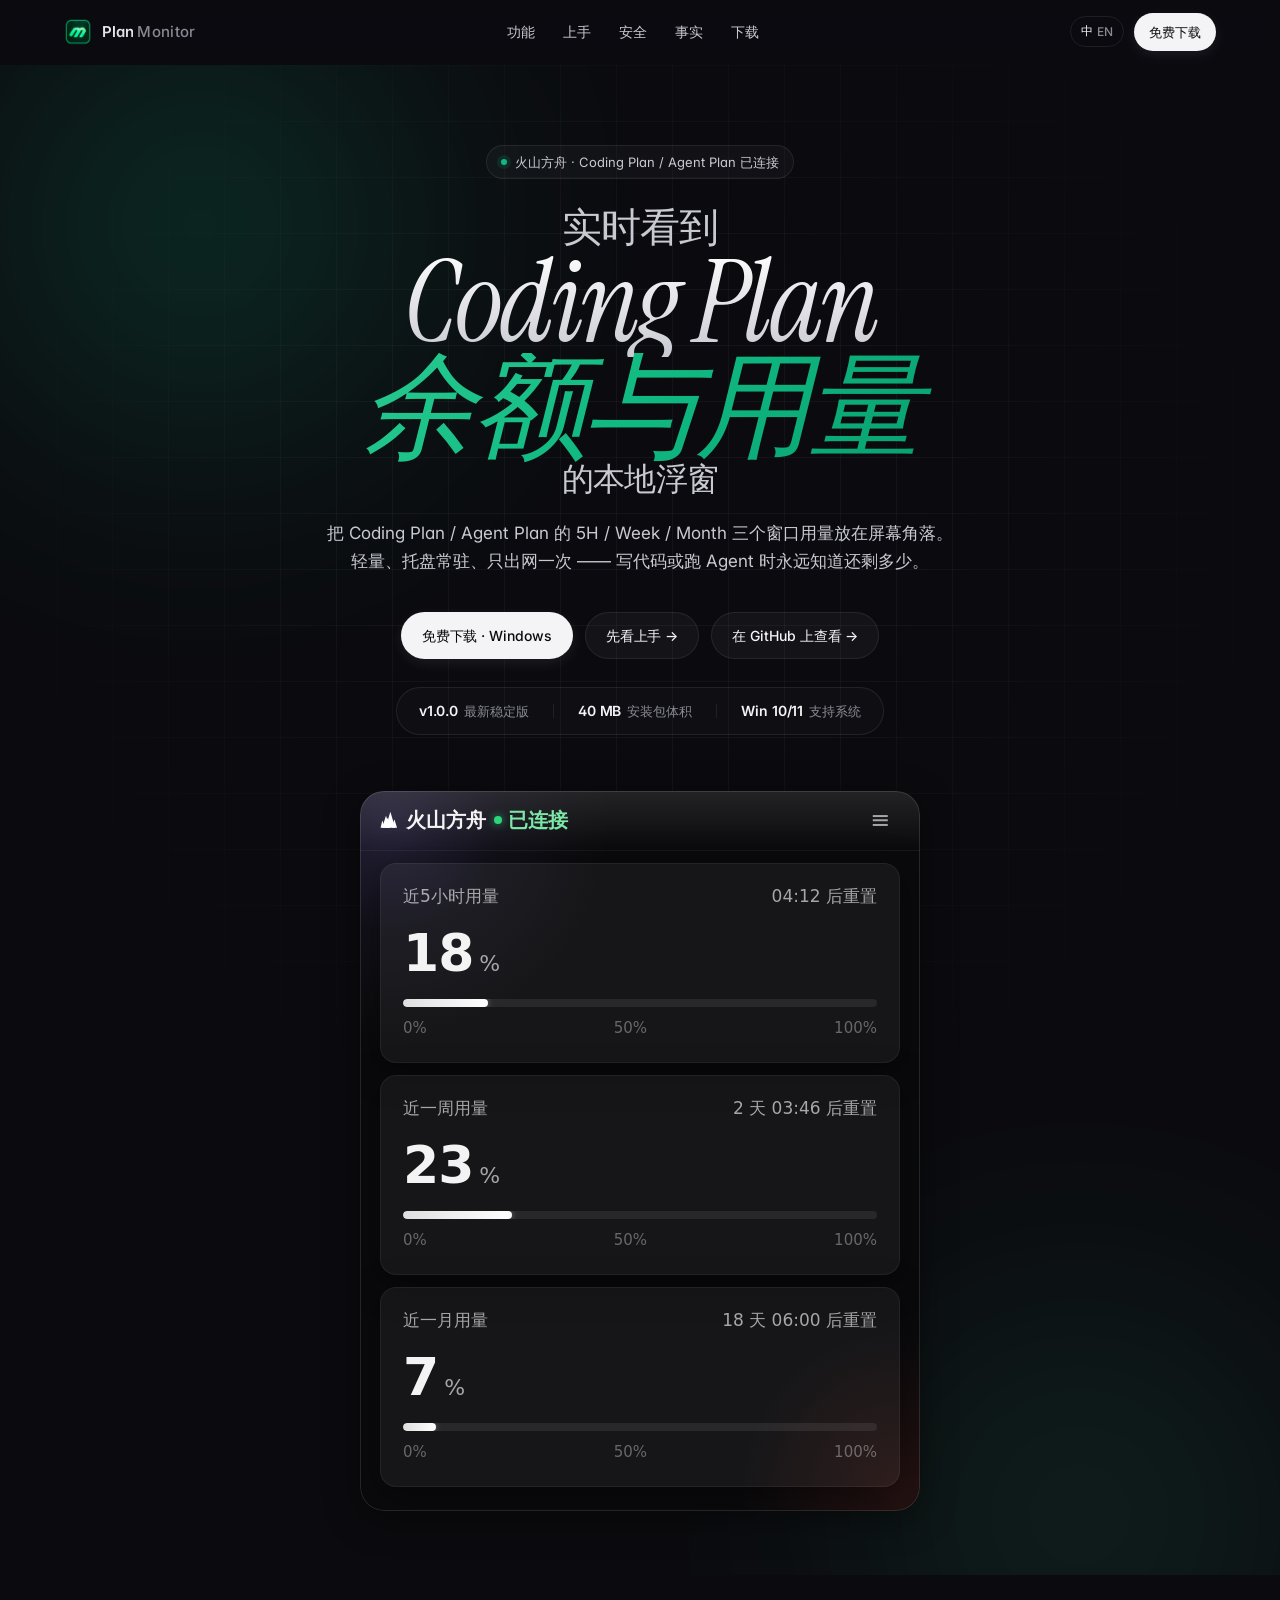
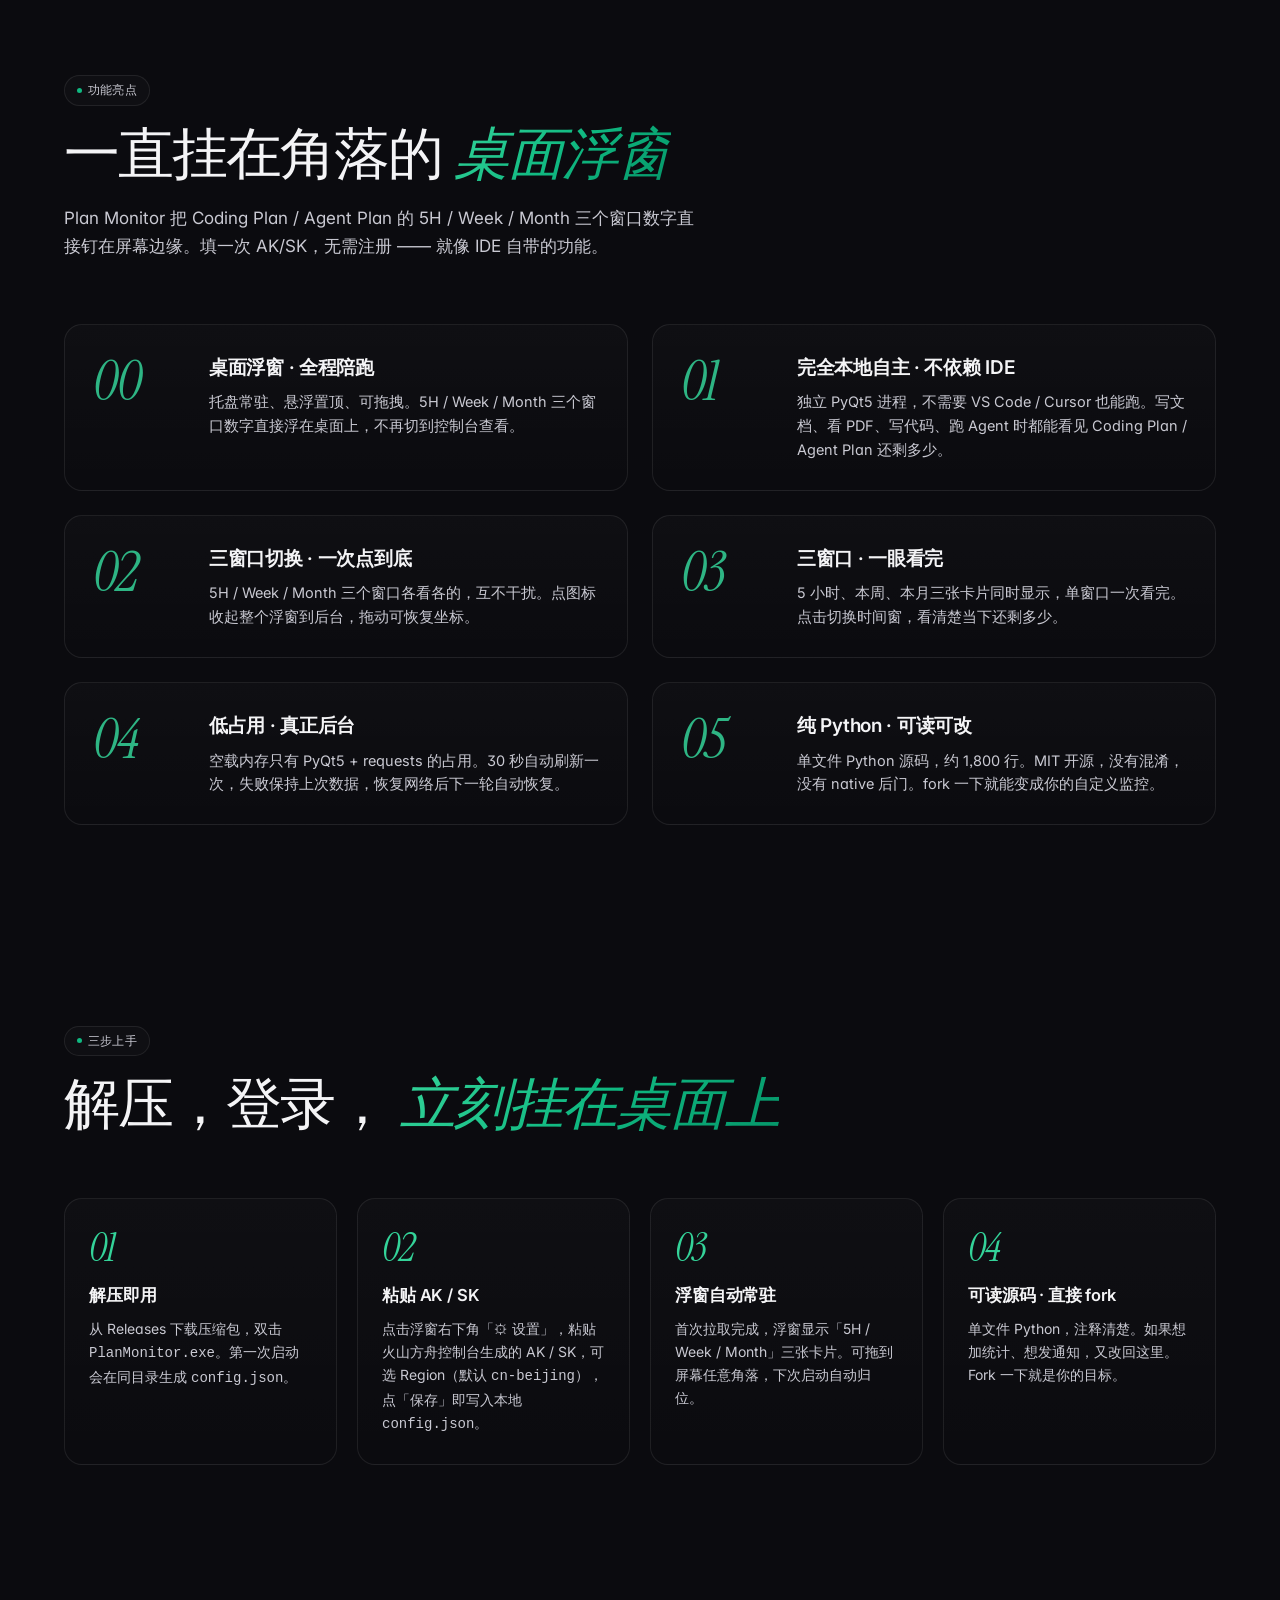
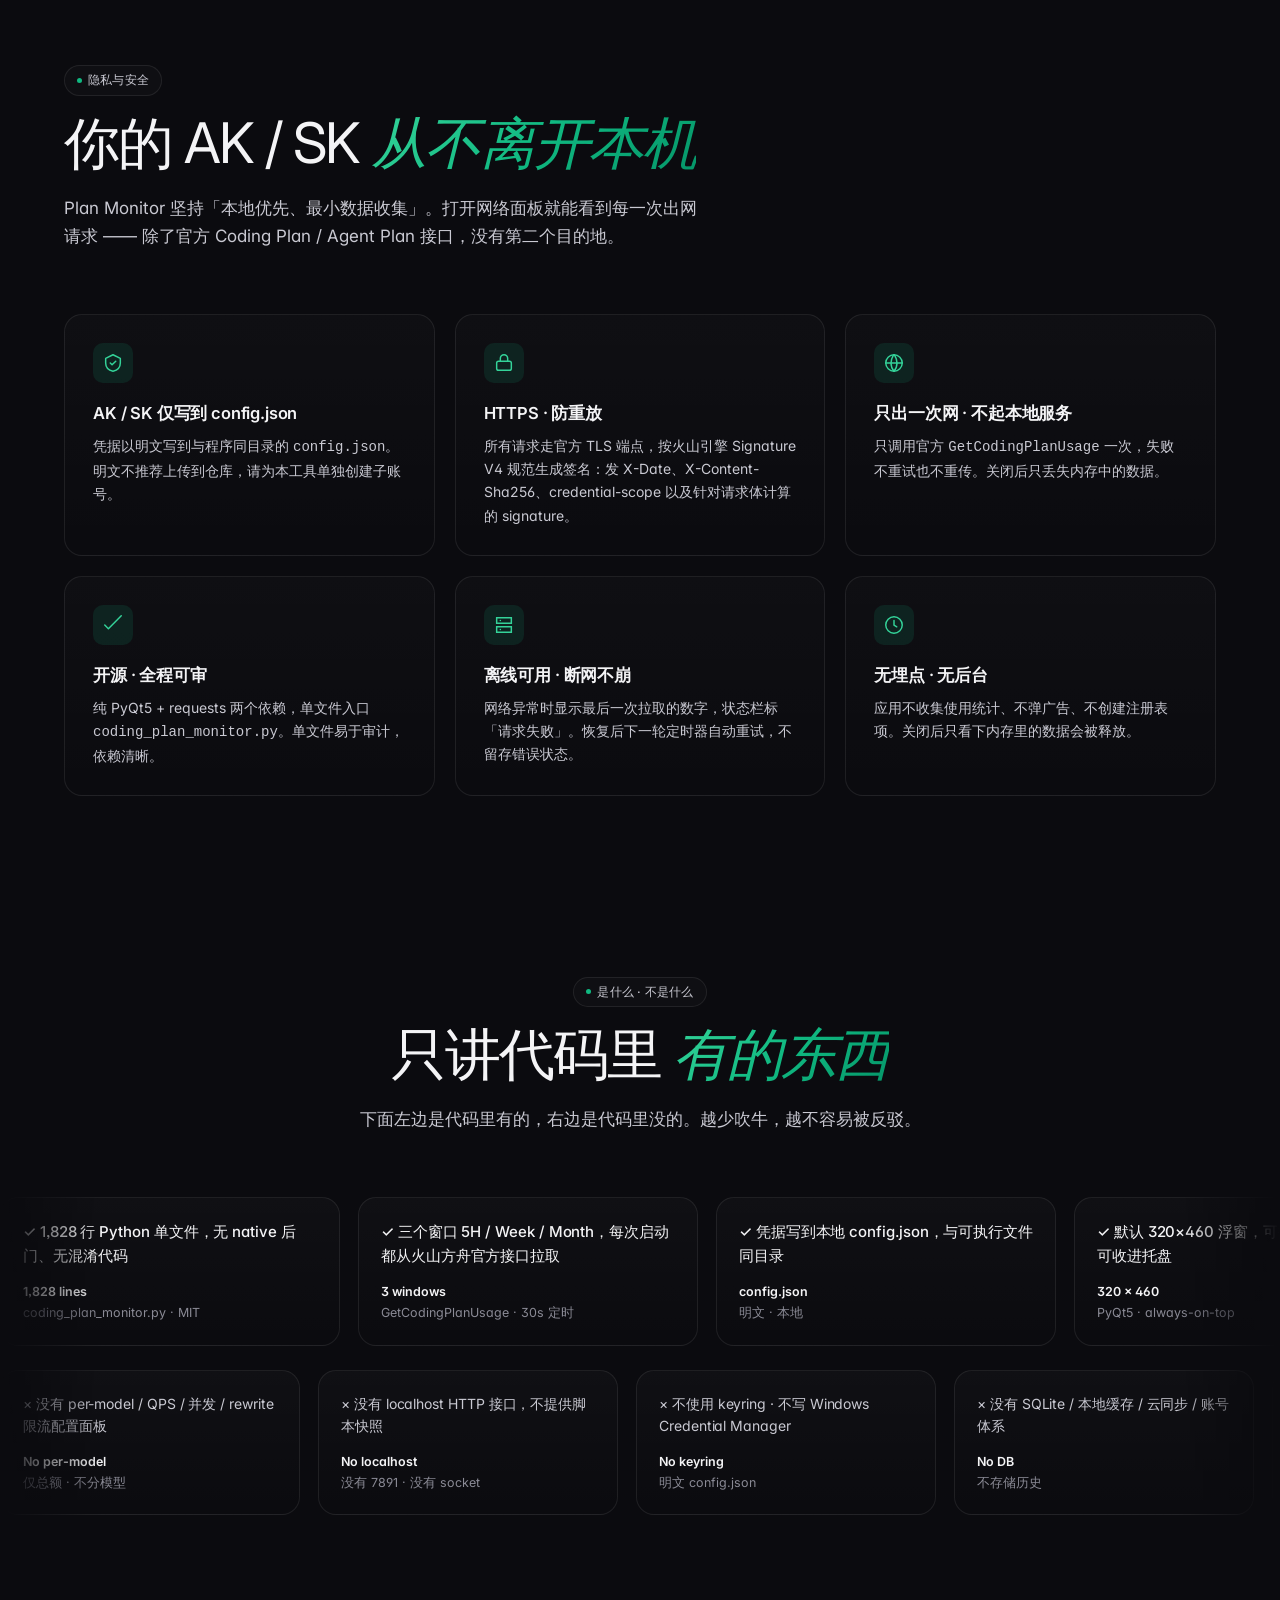
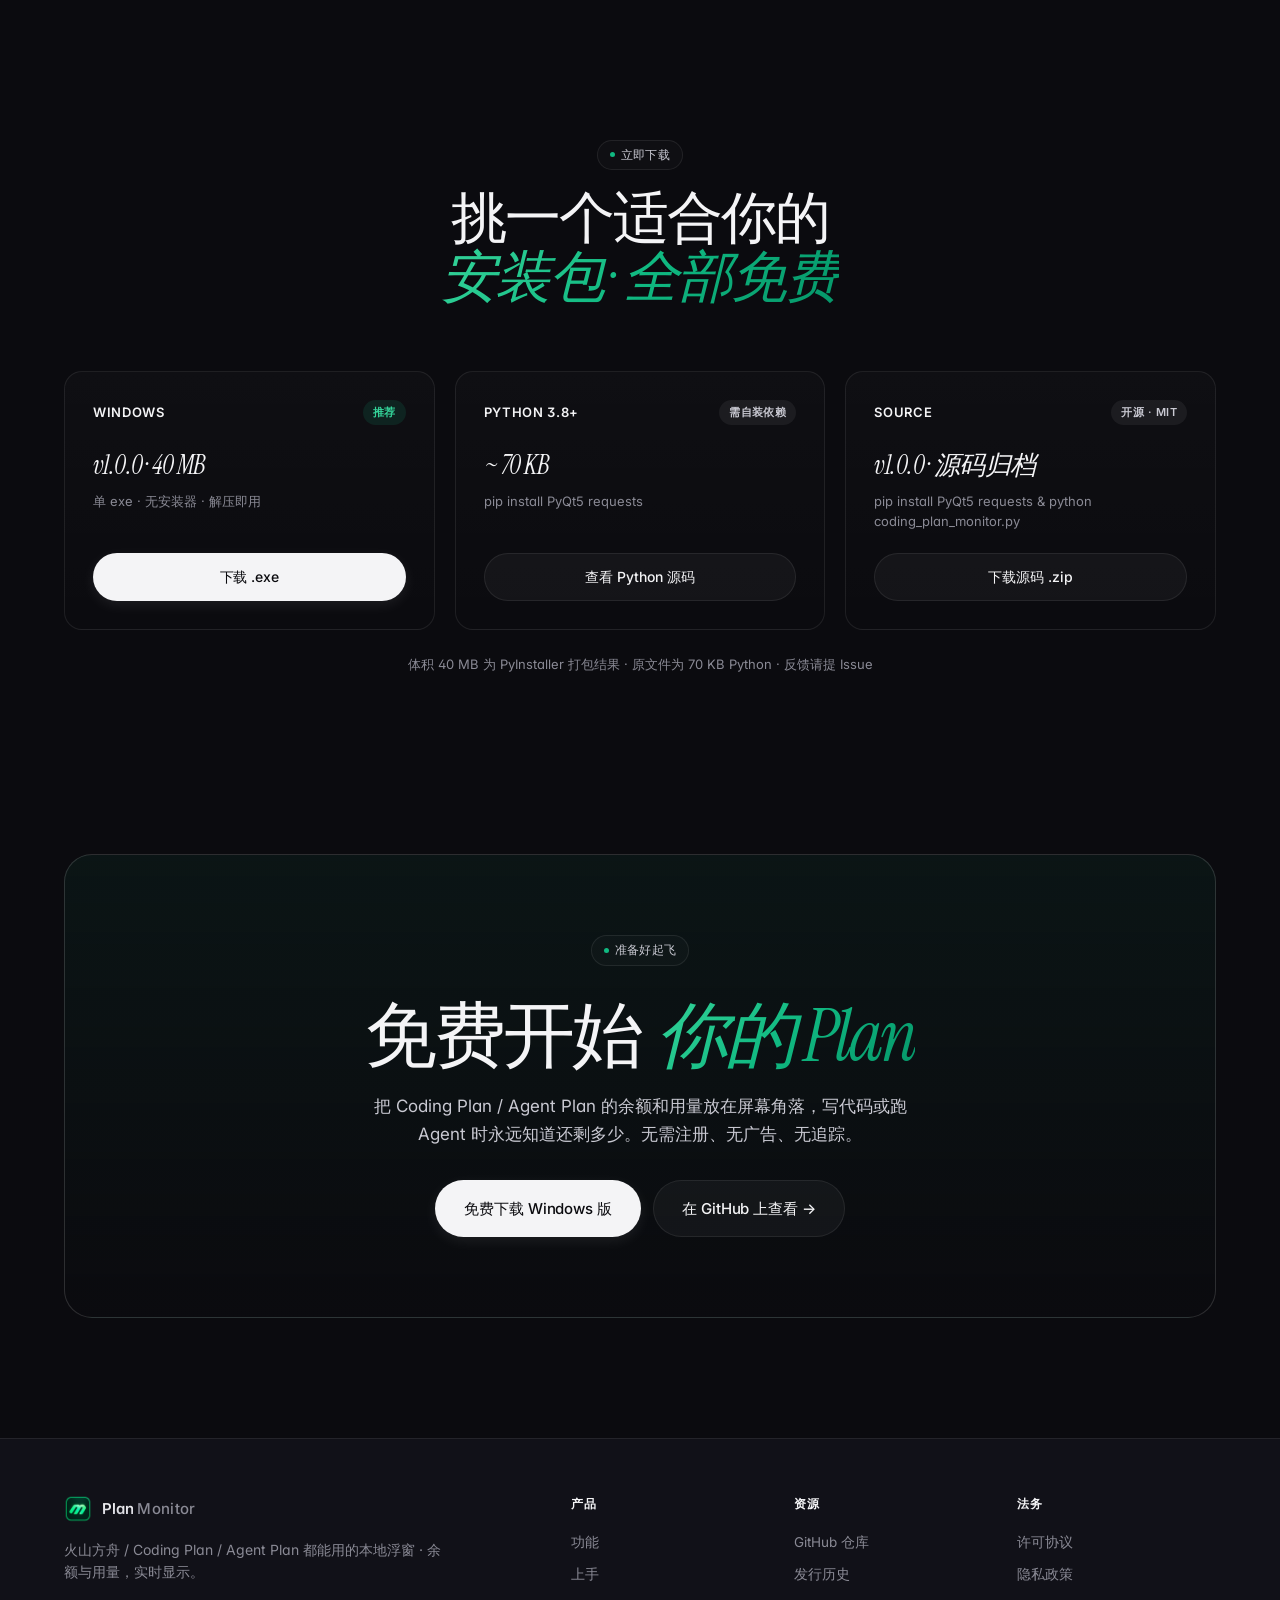
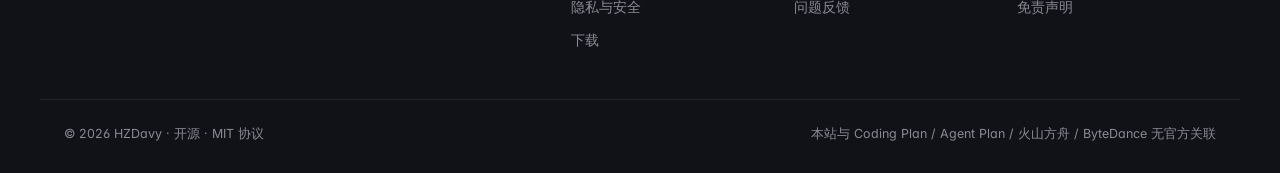
==== commit 8aa58615: "docs: dark-glass official site (index.html + assets/style.css + favicon.ico)" ====
--- a/index.html
+++ b/index.html
@@ -598,9 +598,12 @@
 
   // 跟随鼠标的光晕
   (function () {
-    var sel = '.feature, .step, .trust-card, .dl-card, .cta-card, .btn-primary, .btn-ghost';
+    var cards = '.feature, .step, .trust-card, .dl-card, .cta-card';
+    var btns = '.btn-primary, .btn-ghost';
     document.addEventListener('mousemove', function (e) {
-      var el = e.target && e.target.closest ? e.target.closest(sel) : null;
+      var t = e.target;
+      var card = t.closest ? t.closest(cards) : null;
+      var el = card || (t.closest ? t.closest(btns) : null);
       if (!el) return;
       var r = el.getBoundingClientRect();
       el.style.setProperty('--mx', ((e.clientX - r.left) / r.width * 100).toFixed(1) + '%');
--- a/assets/style.css
+++ b/assets/style.css
@@ -777,6 +777,11 @@
   transform: translateY(0);
   transition: opacity .6s ease, transform .6s ease;
 }
+.step:hover {
+  border-color: var(--line-2);
+  background: rgba(255, 255, 255, 0.04);
+  transform: translateY(-2px);
+}
 .step-num {
   font-family: 'Instrument Serif', 'Times New Roman', serif;
   font-style: italic;
@@ -1004,7 +1009,11 @@
 .cta-card.is-in {
   opacity: 1;
   transform: translateY(0);
-  transition: opacity .8s ease, transform .8s ease;
+  transition: opacity .8s ease, transform .8s ease, border-color .2s ease;
+}
+.cta-card:hover {
+  border-color: var(--line-2);
+  transform: translateY(-2px);
 }
 .cta-card-bg {
   position: absolute;
@@ -1217,12 +1226,21 @@
   opacity: 0;
   transition: opacity .35s ease;
   background: radial-gradient(220px circle at var(--mx, 50%) var(--my, 50%),
-    rgba(16, 185, 129, 0.30) 0%,
-    rgba(16, 185, 129, 0.10) 38%,
-    transparent 62%);
+    rgba(16, 185, 129, 0.16) 0%,
+    rgba(16, 185, 129, 0.05) 40%,
+    transparent 65%);
 }
 .feature:hover::before, .step:hover::before, .trust-card:hover::before,
 .dl-card:hover::before, .cta-card:hover::before,
 .btn-primary:hover::before, .btn-ghost:hover::before {
   opacity: 1;
+}
+
+/* 双层嵌套：内层按钮不产生独立光晕，光效只跟随外层卡片 */
+.feature .btn-primary::before, .feature .btn-ghost::before,
+.step .btn-primary::before, .step .btn-ghost::before,
+.trust-card .btn-primary::before, .trust-card .btn-ghost::before,
+.dl-card .btn-primary::before, .dl-card .btn-ghost::before,
+.cta-card .btn-primary::before, .cta-card .btn-ghost::before {
+  opacity: 0 !important;
 }
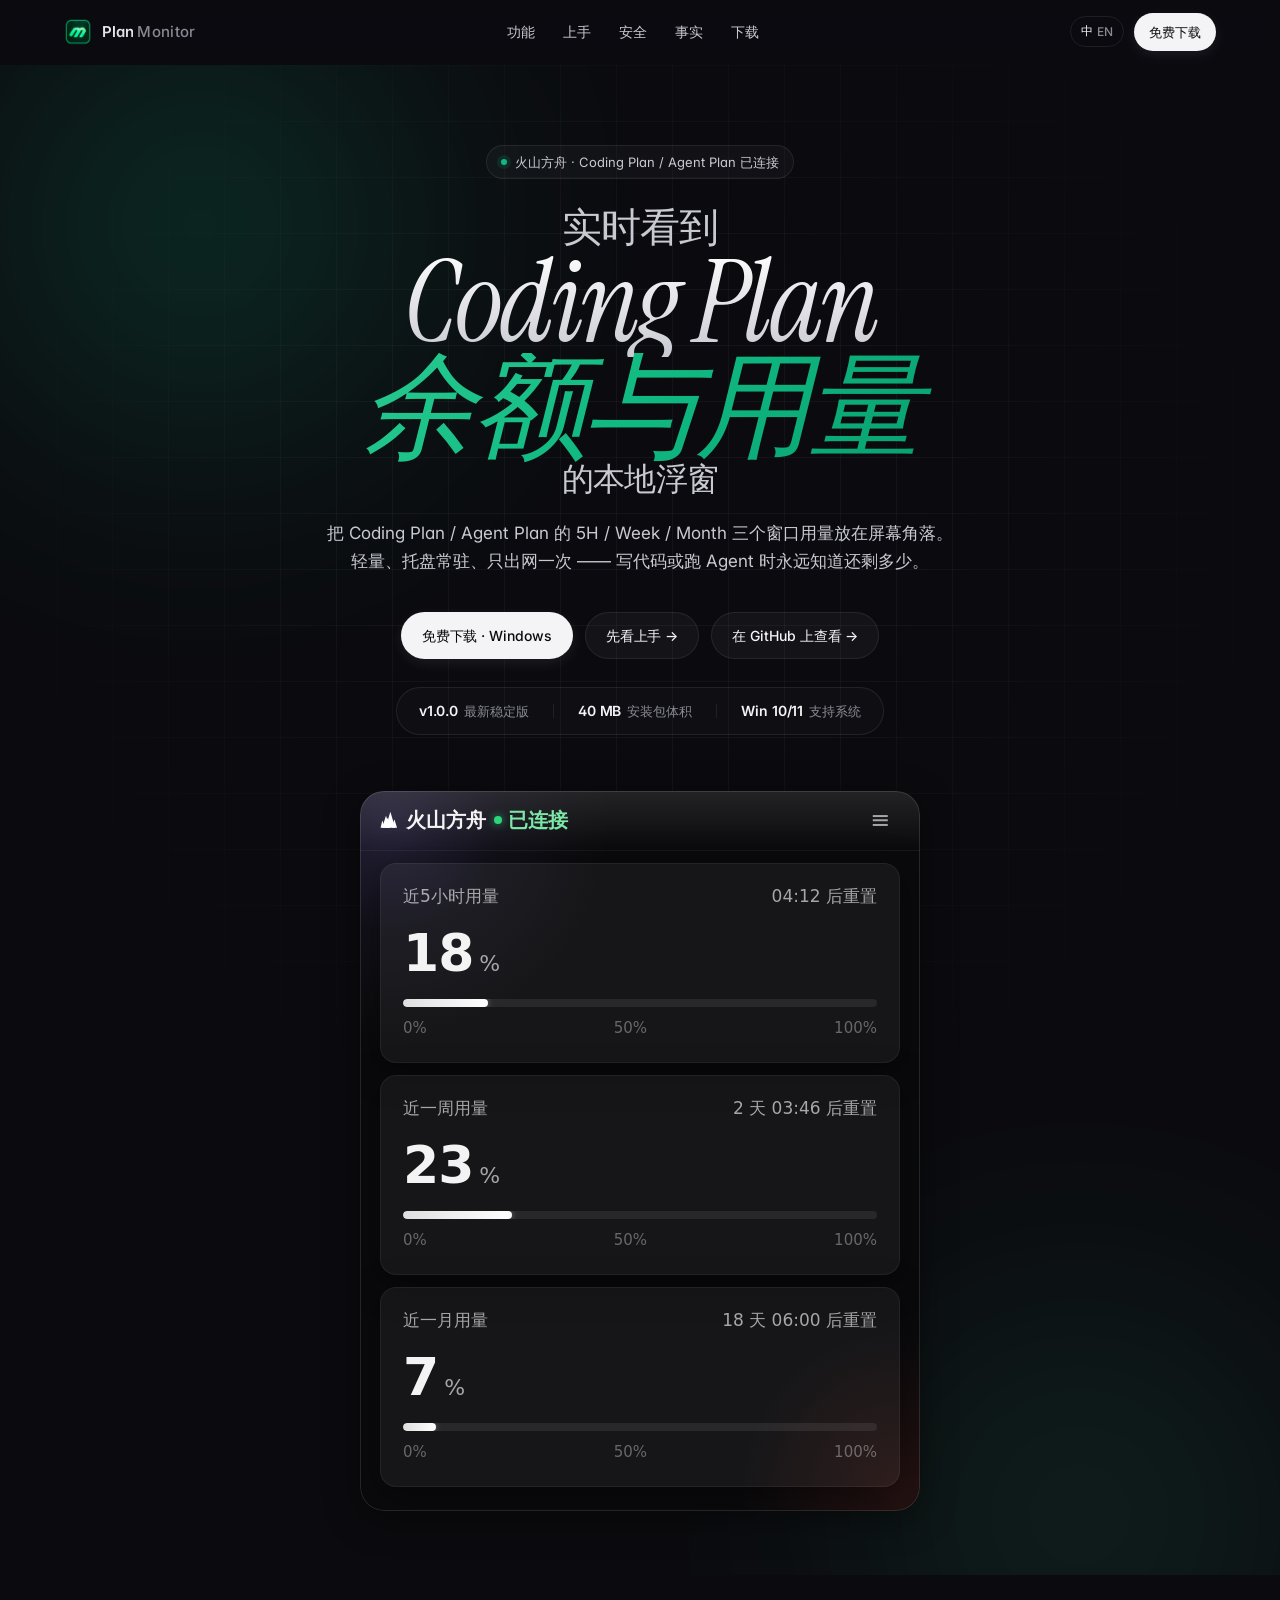
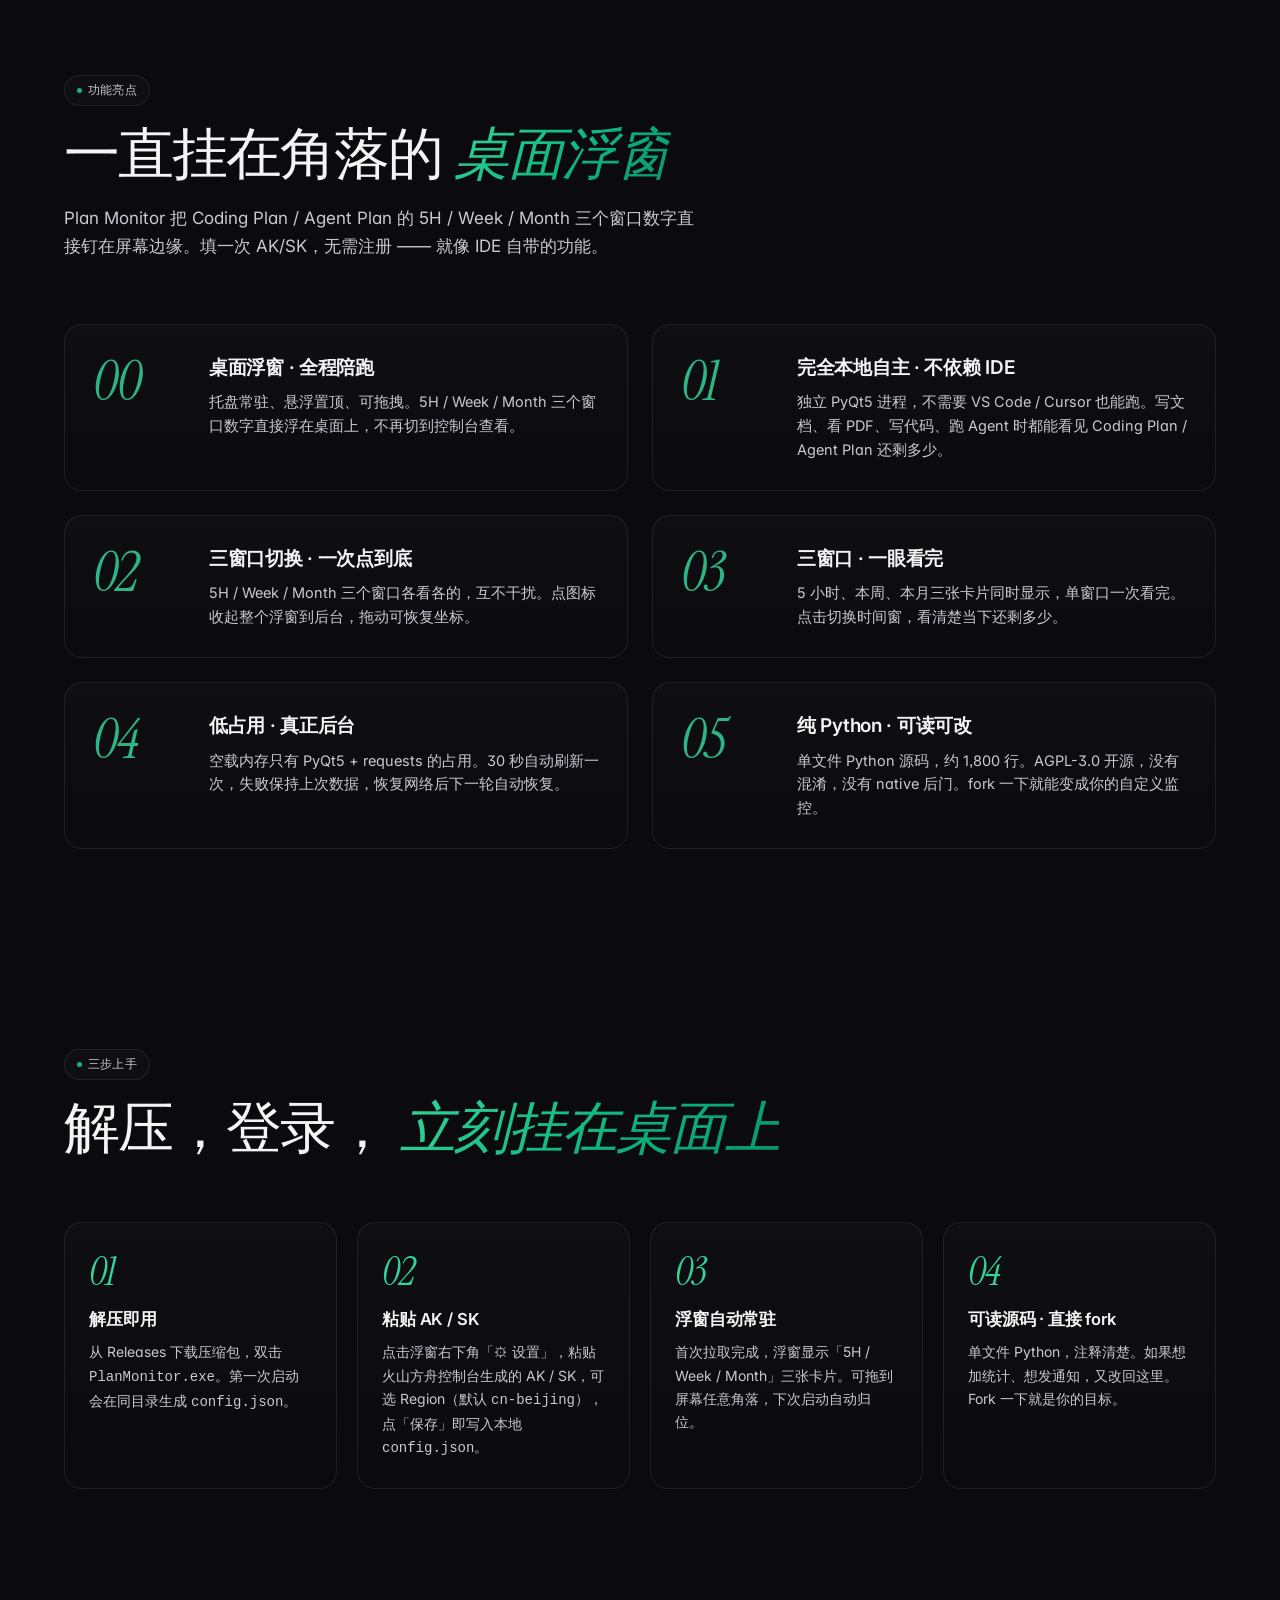
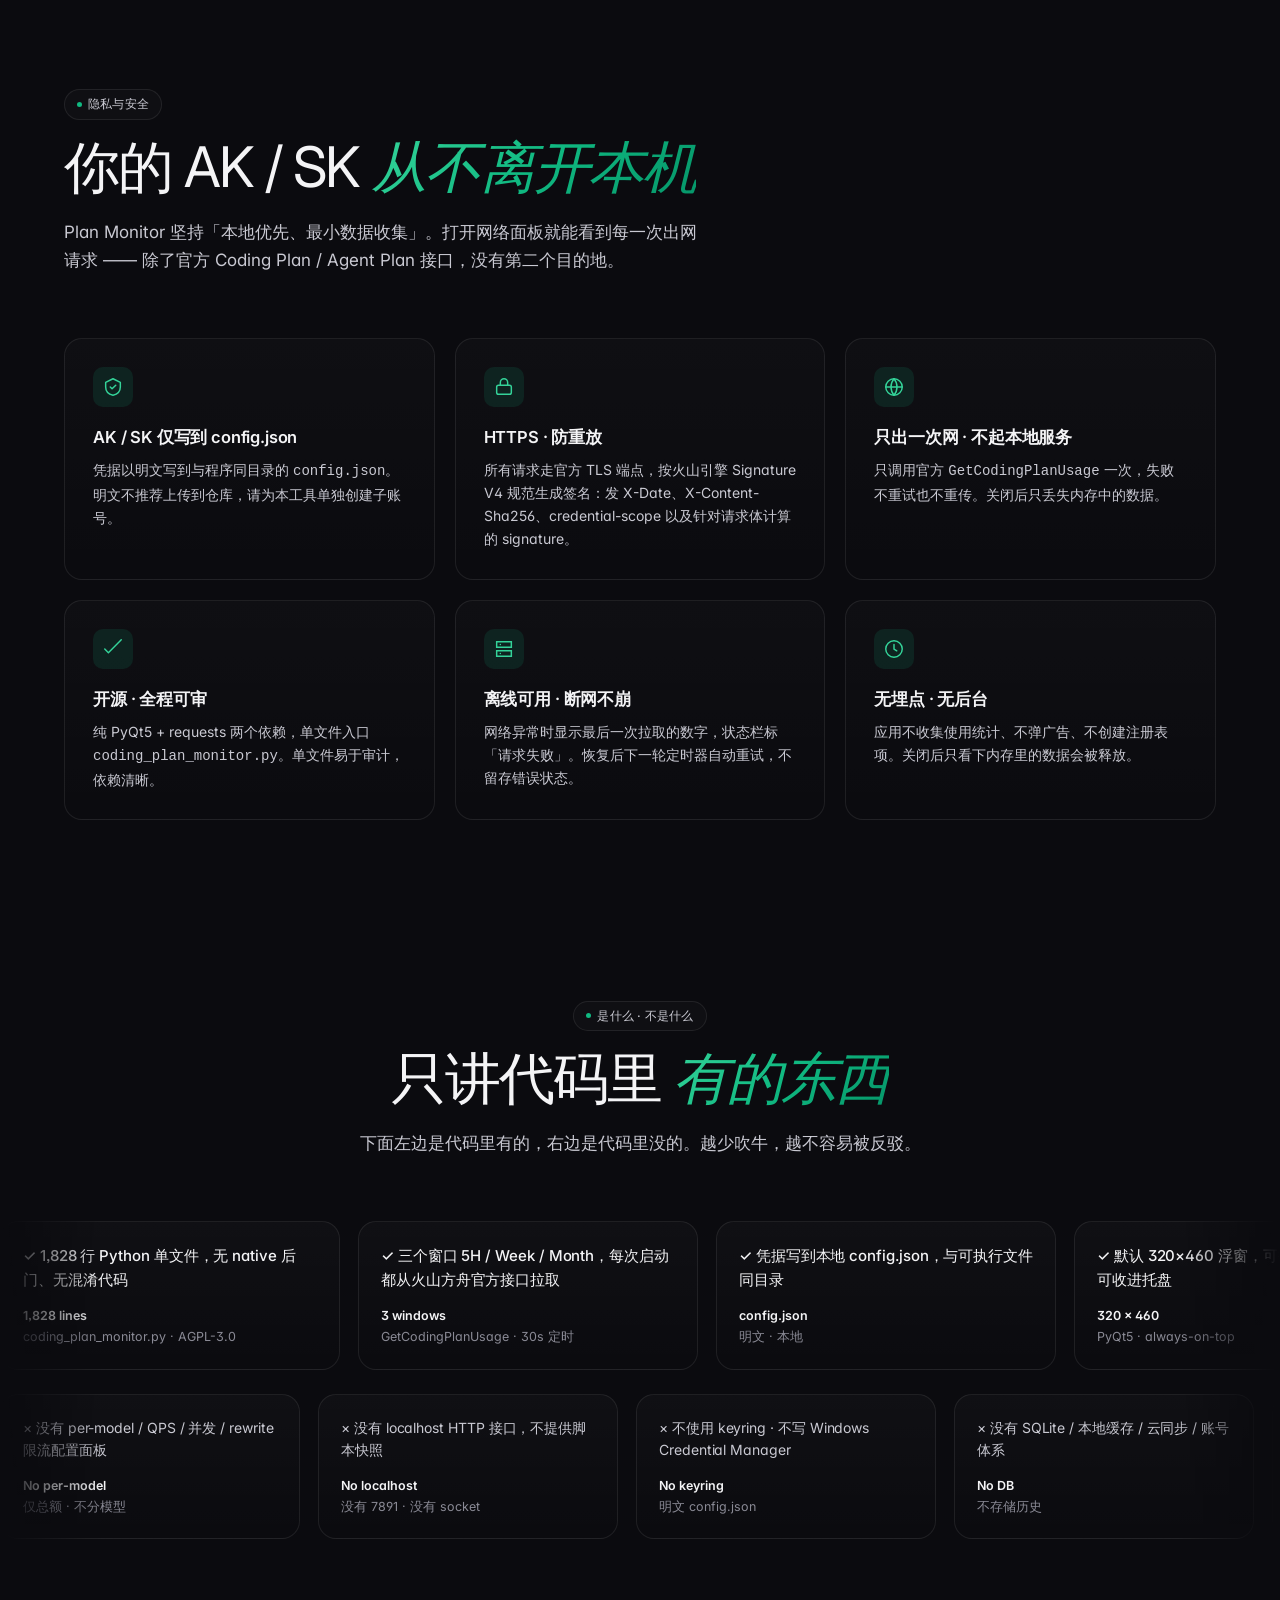
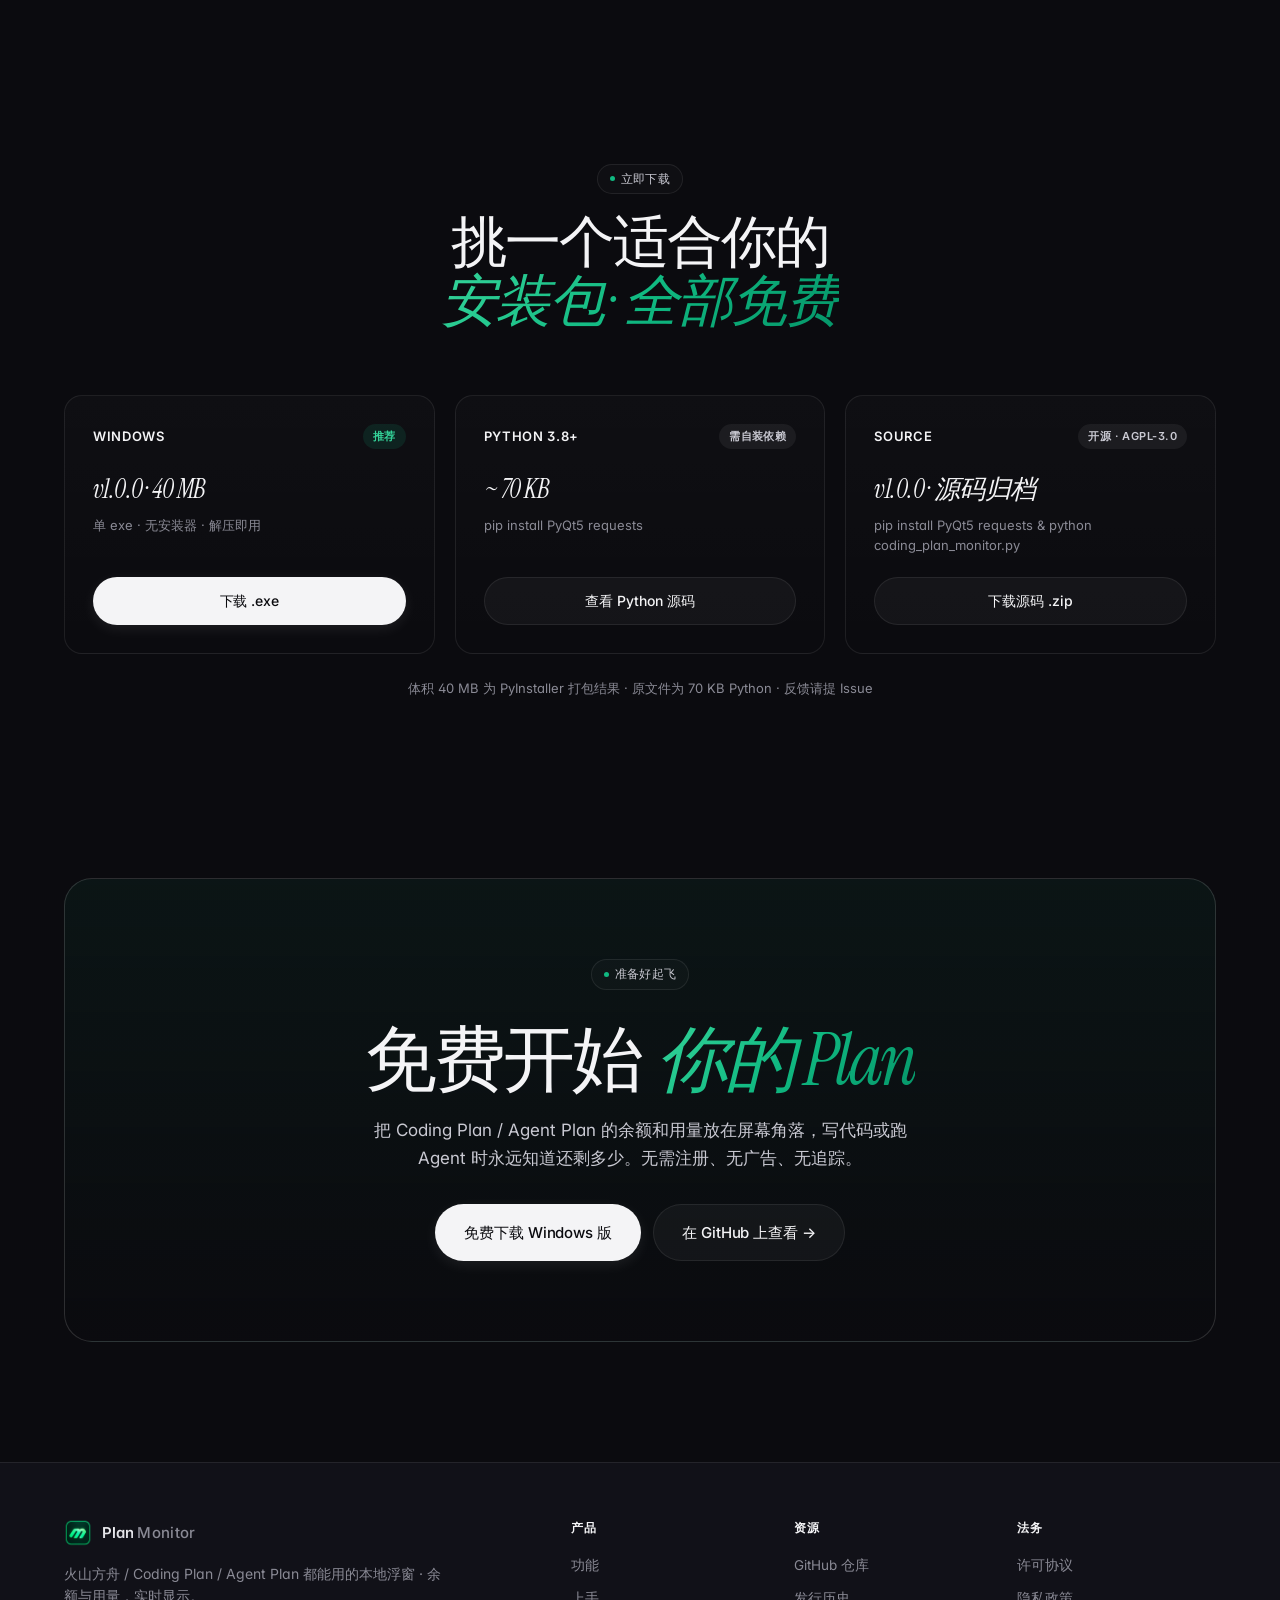
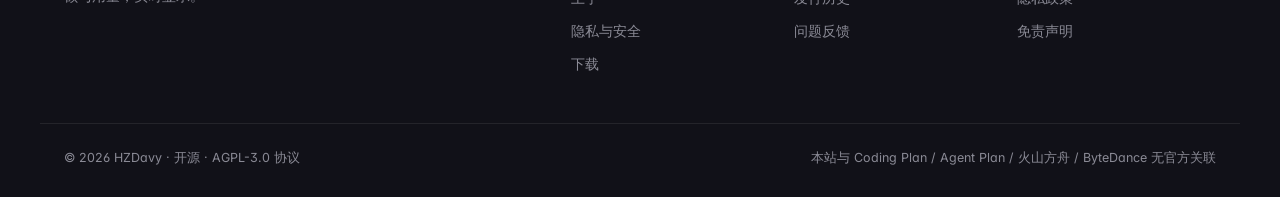
==== commit 1e884b01: "docs: dark-glass official site (index.html + assets/style.css + favicon.ico)" ====
--- a/index.html
+++ b/index.html
@@ -235,8 +235,8 @@
         <div class="feature-body">
           <h3 class="feature-title"><span class="zh">纯 Python · 可读可改</span><span class="en">Pure Python · readable & modifiable</span></h3>
           <p class="feature-desc">
-            <span class="zh">单文件 Python 源码，约 1,800 行。MIT 开源，没有混淆，没有 native 后门。fork 一下就能变成你的自定义监控。</span>
-            <span class="en">A single ~1,800-line Python file, MIT-licensed, no obfuscation, no native backdoor. Fork it and make it yours.</span>
+            <span class="zh">单文件 Python 源码，约 1,800 行。AGPL-3.0 开源，没有混淆，没有 native 后门。fork 一下就能变成你的自定义监控。</span>
+            <span class="en">A single ~1,800-line Python file, AGPL-3.0 licensed, no obfuscation, no native backdoor. Fork it and make it yours.</span>
           </p>
         </div>
       </article>
@@ -369,7 +369,7 @@
   </div>
   <div class="marquee marquee-row-1" aria-hidden="false">
     <div class="marquee-track">
-      <article class="quote"><p>✓ 1,828 行 Python 单文件，无 native 后门、无混淆代码</p><div class="who"><strong>1,828 lines</strong><span>coding_plan_monitor.py · MIT</span></div></article>
+      <article class="quote"><p>✓ 1,828 行 Python 单文件，无 native 后门、无混淆代码</p><div class="who"><strong>1,828 lines</strong><span>coding_plan_monitor.py · AGPL-3.0</span></div></article>
       <article class="quote"><p>✓ 三个窗口 5H / Week / Month，每次启动都从火山方舟官方接口拉取</p><div class="who"><strong>3 windows</strong><span>GetCodingPlanUsage · 30s 定时</span></div></article>
       <article class="quote"><p>✓ 凭据写到本地 config.json，与可执行文件同目录</p><div class="who"><strong>config.json</strong><span>明文 · 本地</span></div></article>
       <article class="quote"><p>✓ 默认 320×460 浮窗，可拖拽、可置顶、可收进托盘</p><div class="who"><strong>320 × 460</strong><span>PyQt5 · always-on-top</span></div></article>
@@ -437,7 +437,7 @@
       <article class="dl-card dl-card-src">
         <div class="dl-card-head">
           <span class="dl-os">Source</span>
-          <span class="dl-tag alt"><span class="zh">开源 · MIT</span><span class="en">Open · MIT</span></span>
+          <span class="dl-tag alt"><span class="zh">开源 · AGPL-3.0</span><span class="en">Open · AGPL-3.0</span></span>
         </div>
         <div class="dl-card-body">
           <div class="dl-ver">v1.0.0 · 源码归档</div>
@@ -518,7 +518,7 @@
     </div>
   </div>
   <div class="container footer-bottom">
-    <span class="footer-copy">© 2026 HZDavy · <span class="zh">开源 · MIT 协议</span><span class="en">Open source · MIT</span></span>
+    <span class="footer-copy">© 2026 HZDavy · <span class="zh">开源 · AGPL-3.0 协议</span><span class="en">Open source · AGPL-3.0</span></span>
     <span class="footer-build"><span class="zh">本站与 Coding Plan / Agent Plan / 火山方舟 / ByteDance 无官方关联</span><span class="en">Not affiliated with Coding Plan / Agent Plan / Volcengine / ByteDance</span></span>
   </div>
 </footer>
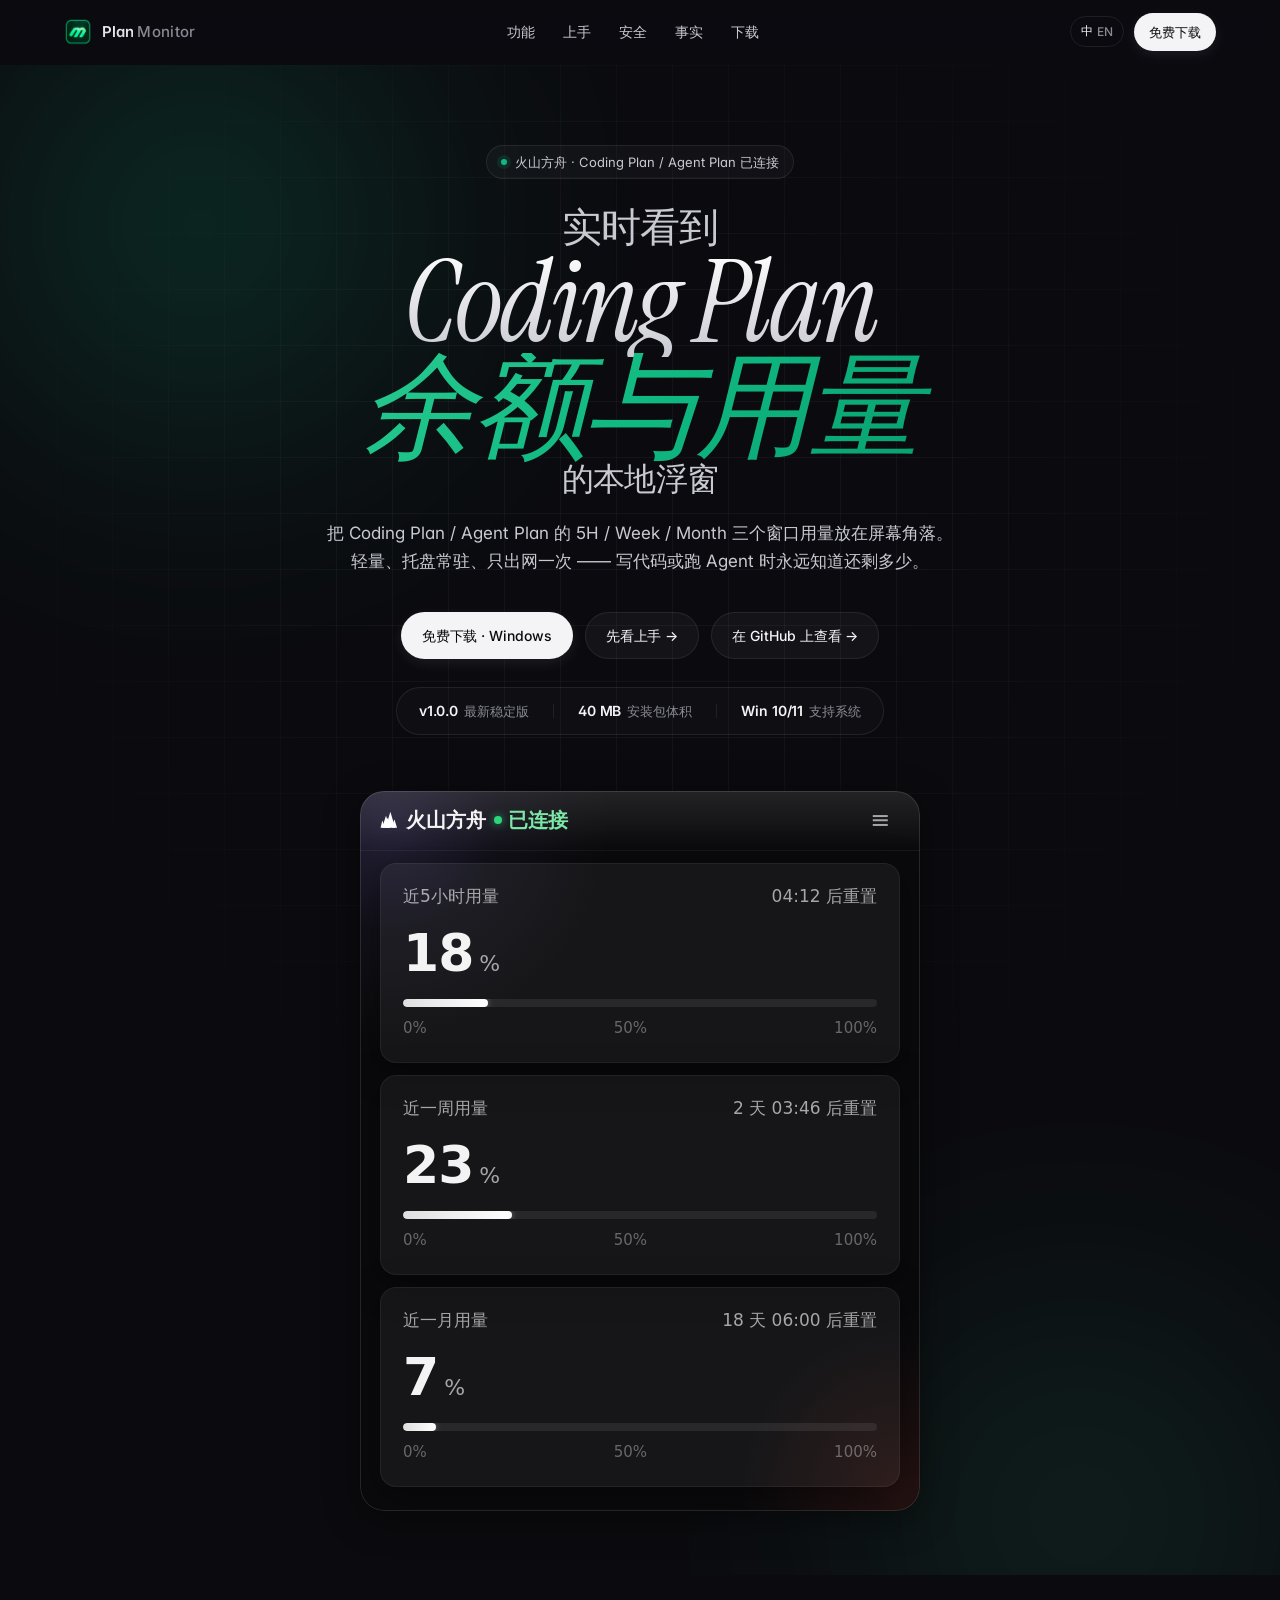
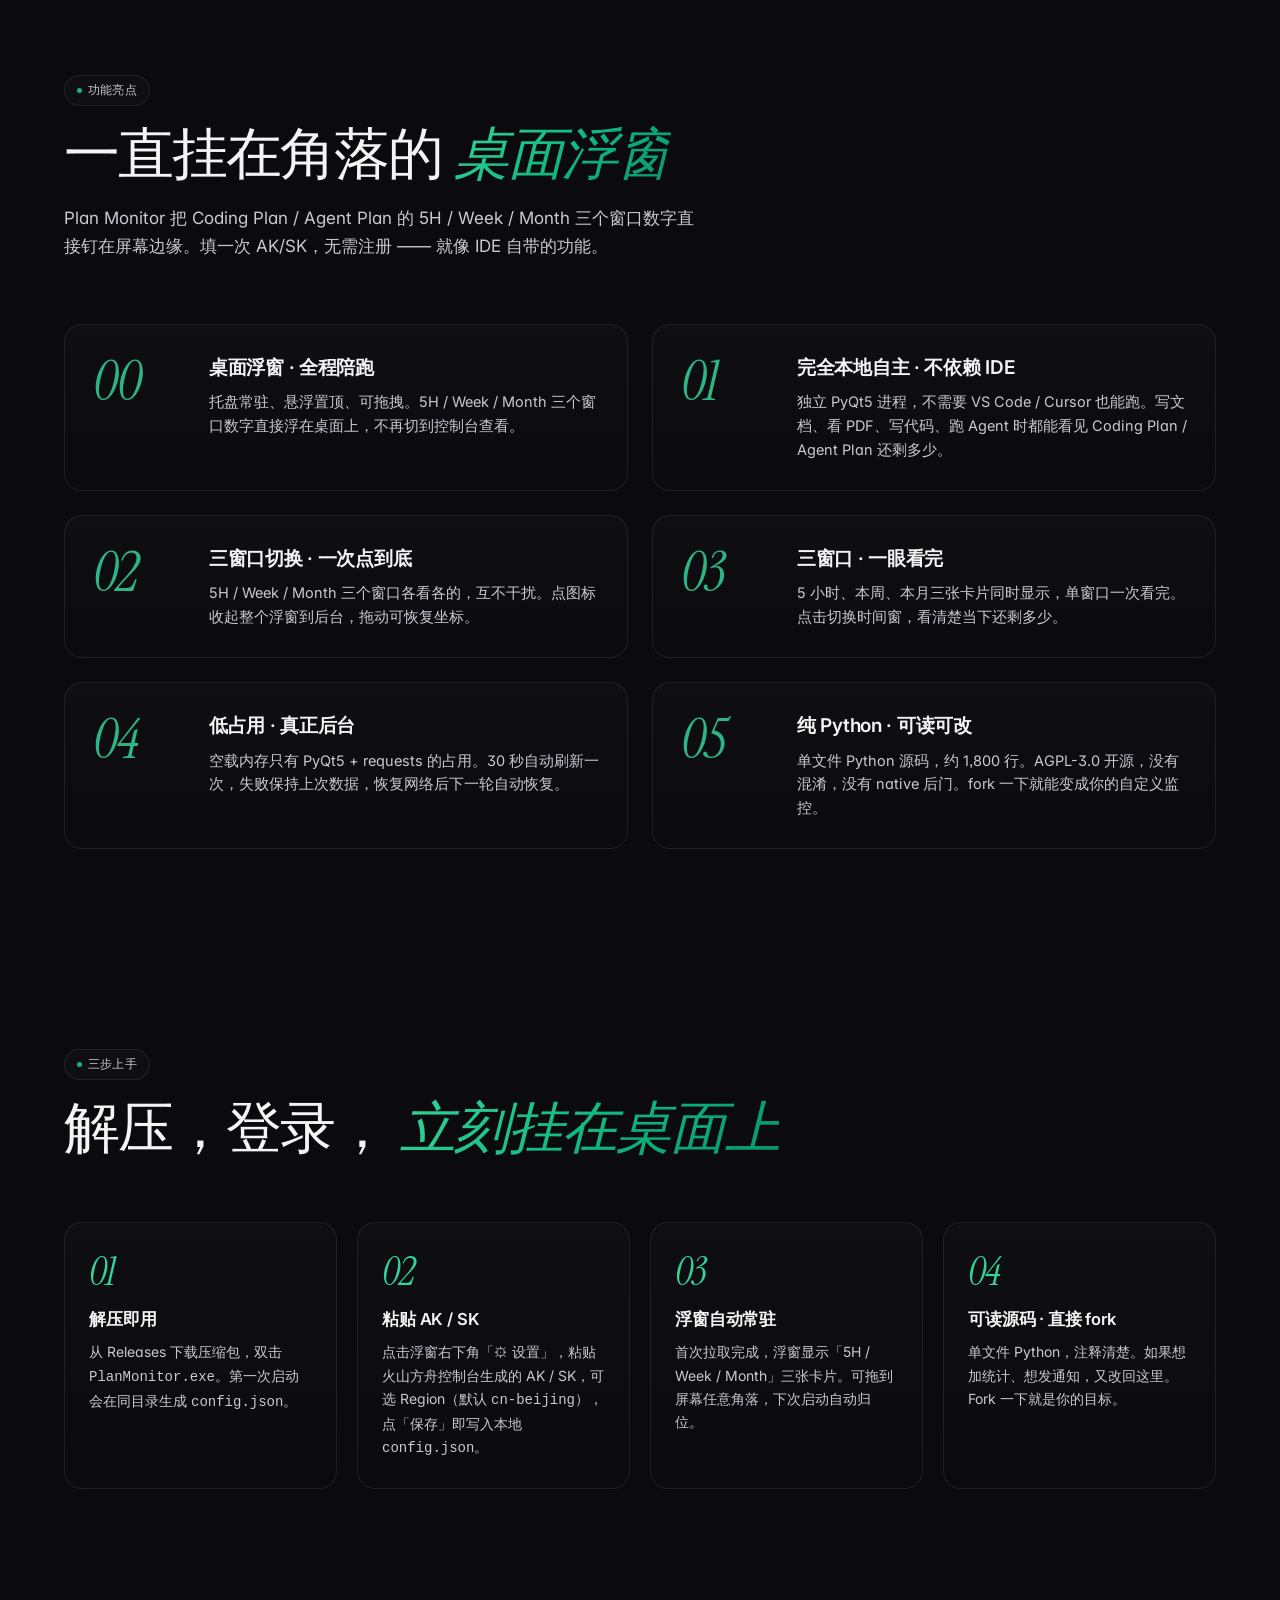
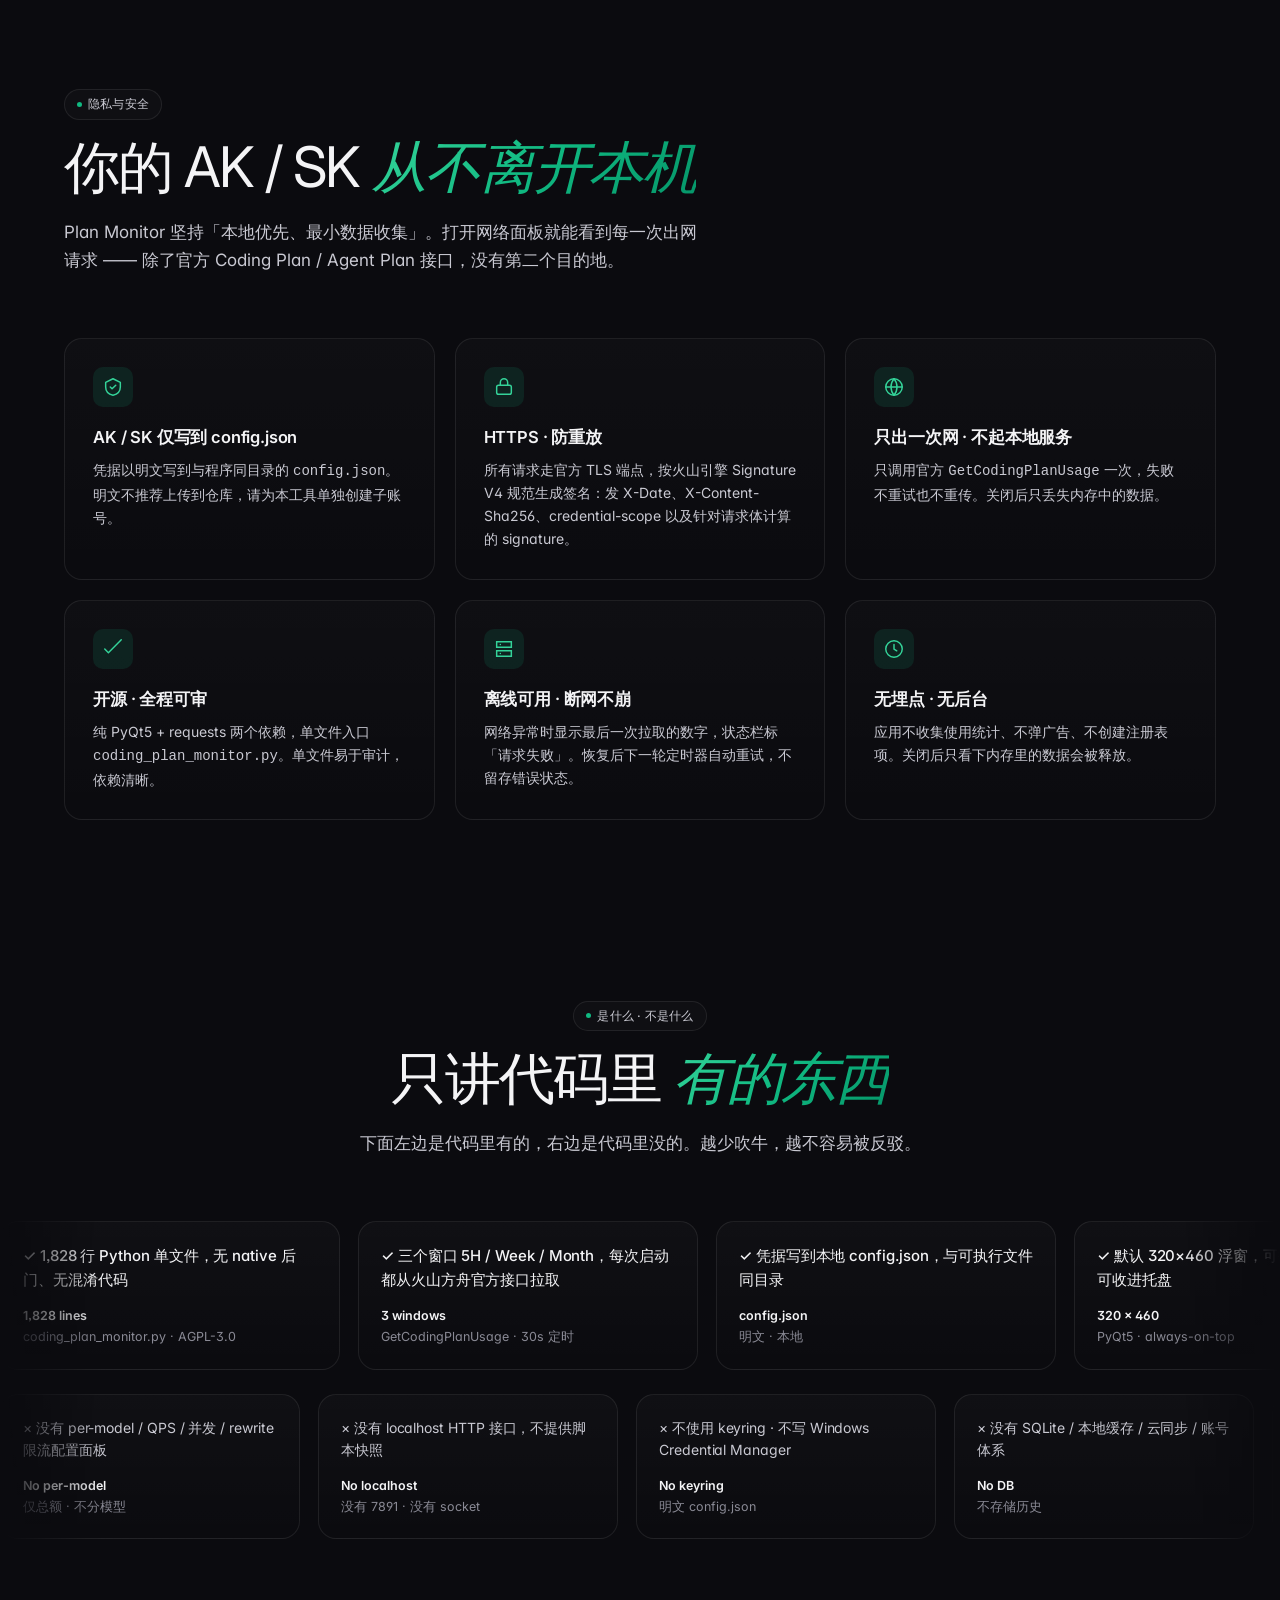
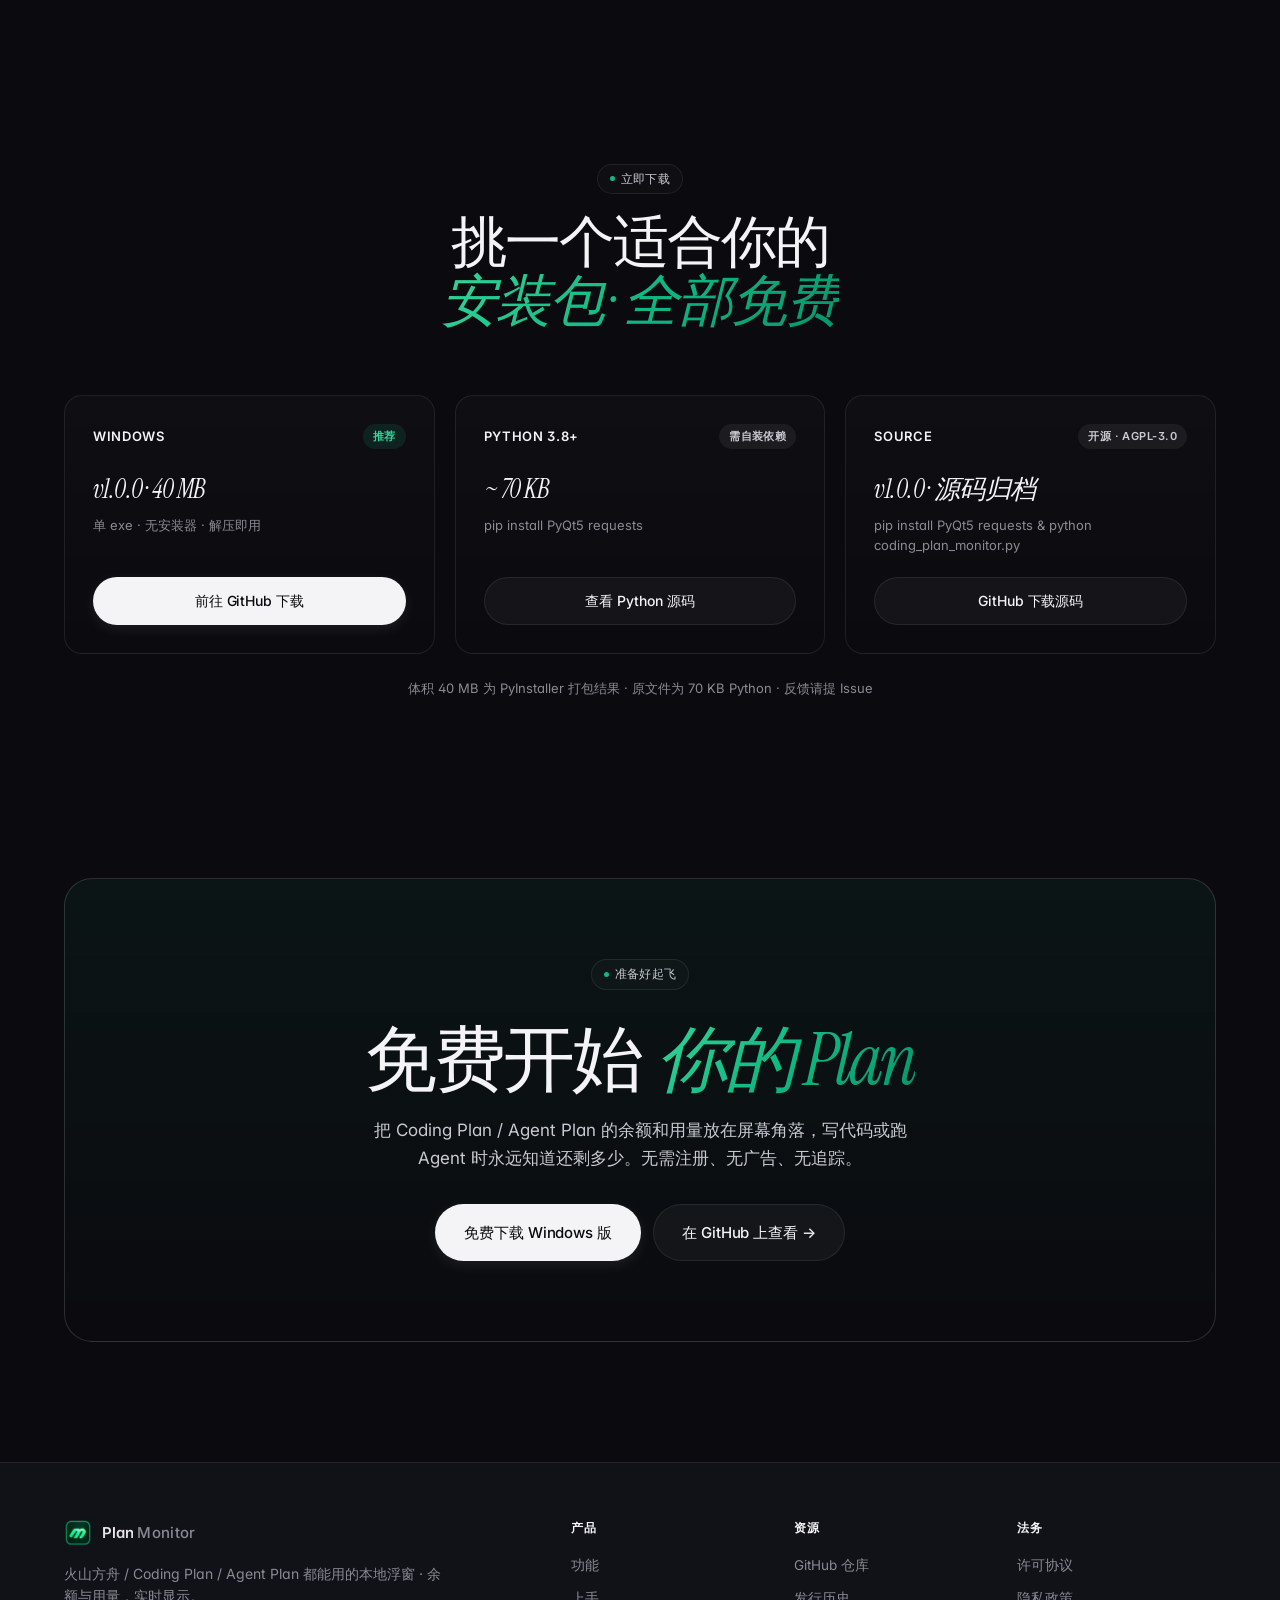
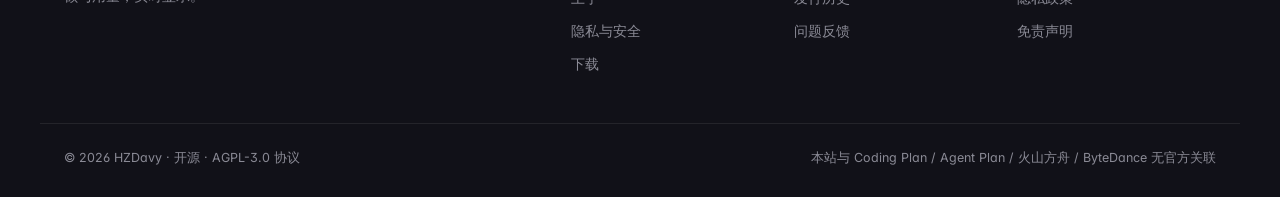
==== commit a18a9178: "docs: dark-glass official site (index.html + assets/style.css + favicon.ico)" ====
--- a/index.html
+++ b/index.html
@@ -413,9 +413,9 @@
           <div class="dl-ver">v1.0.0 · 40 MB</div>
           <div class="dl-os-req"><span class="zh">单 exe · 无安装器 · 解压即用</span><span class="en">Single exe · no installer</span></div>
         </div>
-        <a class="btn-primary btn-block" href="https://github.com/HZDavy/PlanMonitor/releases/latest/download/PlanMonitor.exe" target="_blank" rel="noopener">
-          <span class="zh">下载 .exe</span>
-          <span class="en">Download .exe</span>
+        <a class="btn-primary btn-block" href="https://github.com/HZDavy/PlanMonitor/releases/latest" target="_blank" rel="noopener">
+          <span class="zh">前往 GitHub 下载</span>
+          <span class="en">Get it on GitHub</span>
         </a>
       </article>
 
@@ -443,9 +443,9 @@
           <div class="dl-ver">v1.0.0 · 源码归档</div>
           <div class="dl-os-req"><span class="zh">pip install PyQt5 requests &amp; python coding_plan_monitor.py</span><span class="en">pip install PyQt5 requests &amp; python coding_plan_monitor.py</span></div>
         </div>
-        <a class="btn-ghost btn-block" href="https://github.com/HZDavy/PlanMonitor/archive/refs/tags/v1.0.0.zip" target="_blank" rel="noopener">
-          <span class="zh">下载源码 .zip</span>
-          <span class="en">Download source .zip</span>
+        <a class="btn-ghost btn-block" href="https://github.com/HZDavy/PlanMonitor/releases/latest" target="_blank" rel="noopener">
+          <span class="zh">GitHub 下载源码</span>
+          <span class="en">Source on GitHub</span>
         </a>
       </article>
     </div>
@@ -471,7 +471,7 @@
         <span class="en">Pin the numbers that matter to the corner of your screen — know exactly how much Coding Plan / Agent Plan you have while you ship. No signup, no ads, no tracking.</span>
       </p>
       <div class="cta-actions">
-        <a class="btn-primary btn-lg" href="#download">
+        <a class="btn-primary btn-lg" href="https://github.com/HZDavy/PlanMonitor/releases/latest" target="_blank" rel="noopener">
           <span class="zh">免费下载 Windows 版</span>
           <span class="en">Download for Free · Windows</span>
         </a>
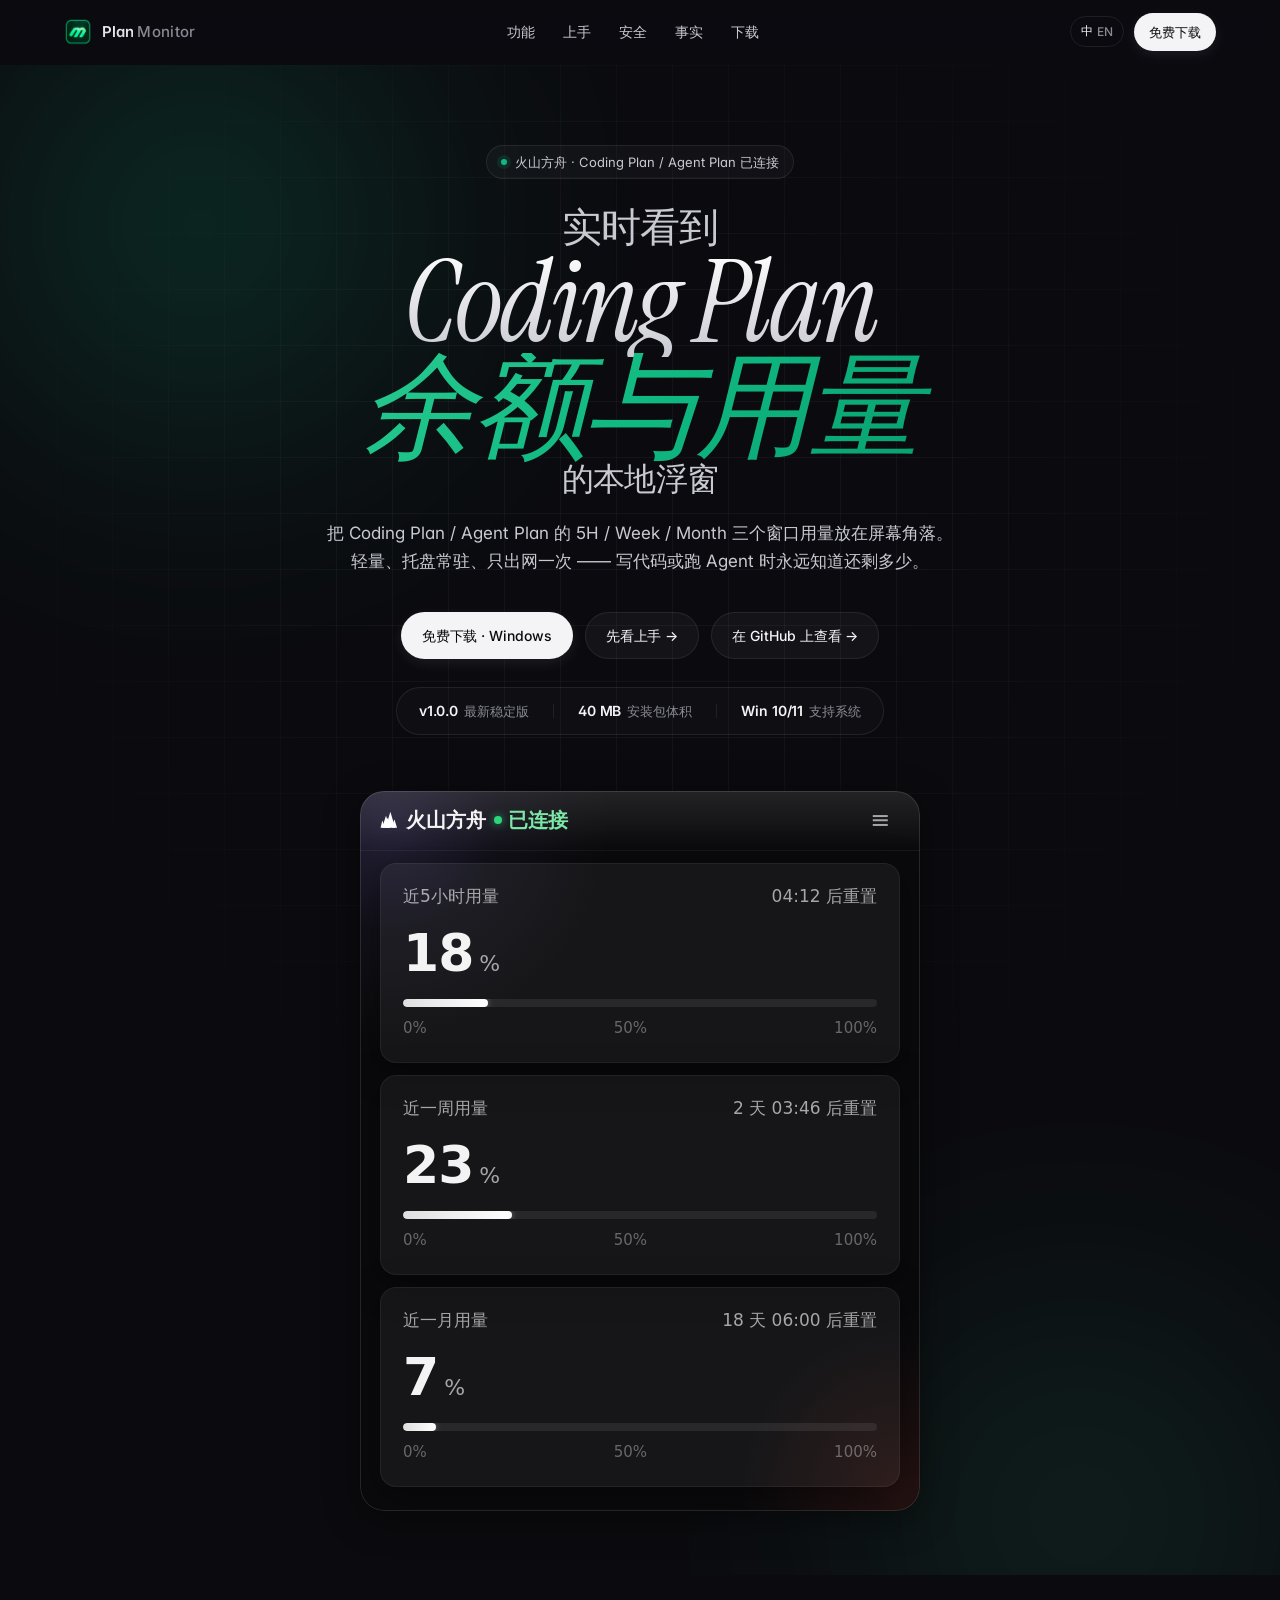
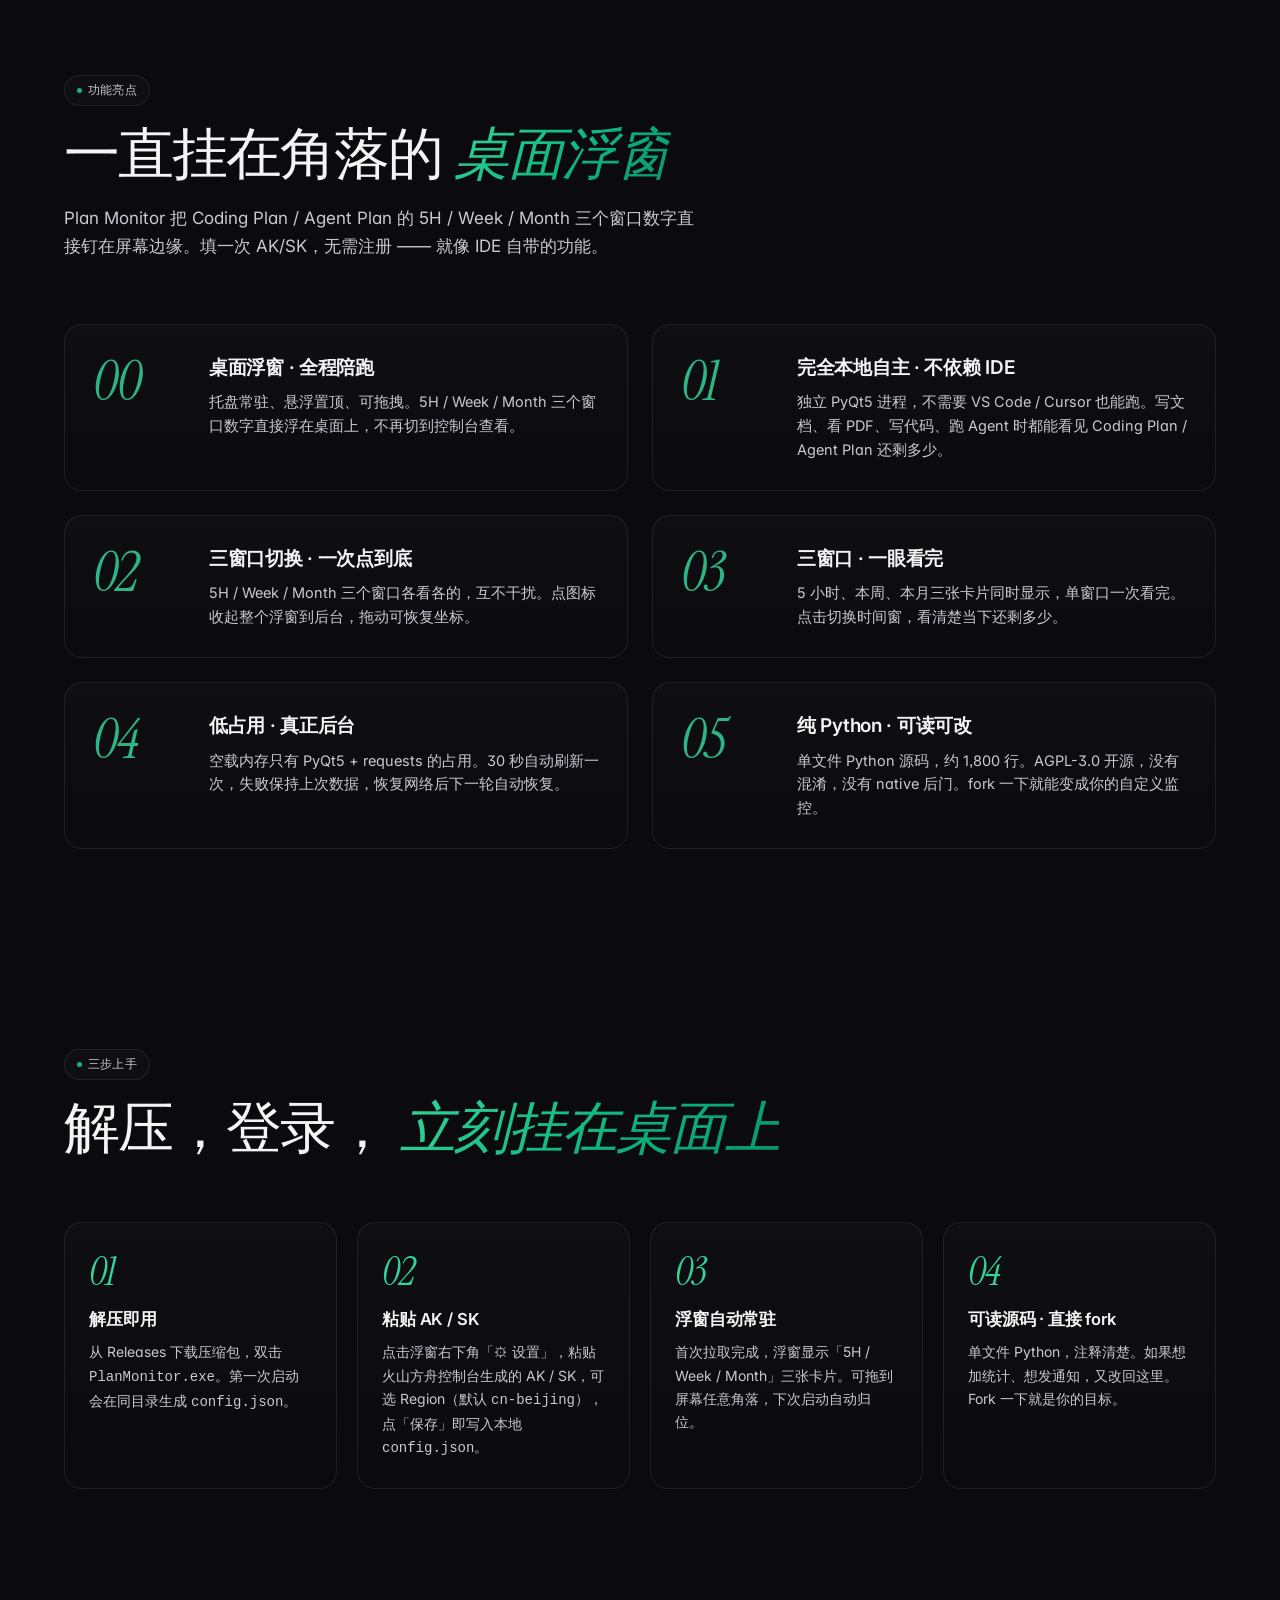
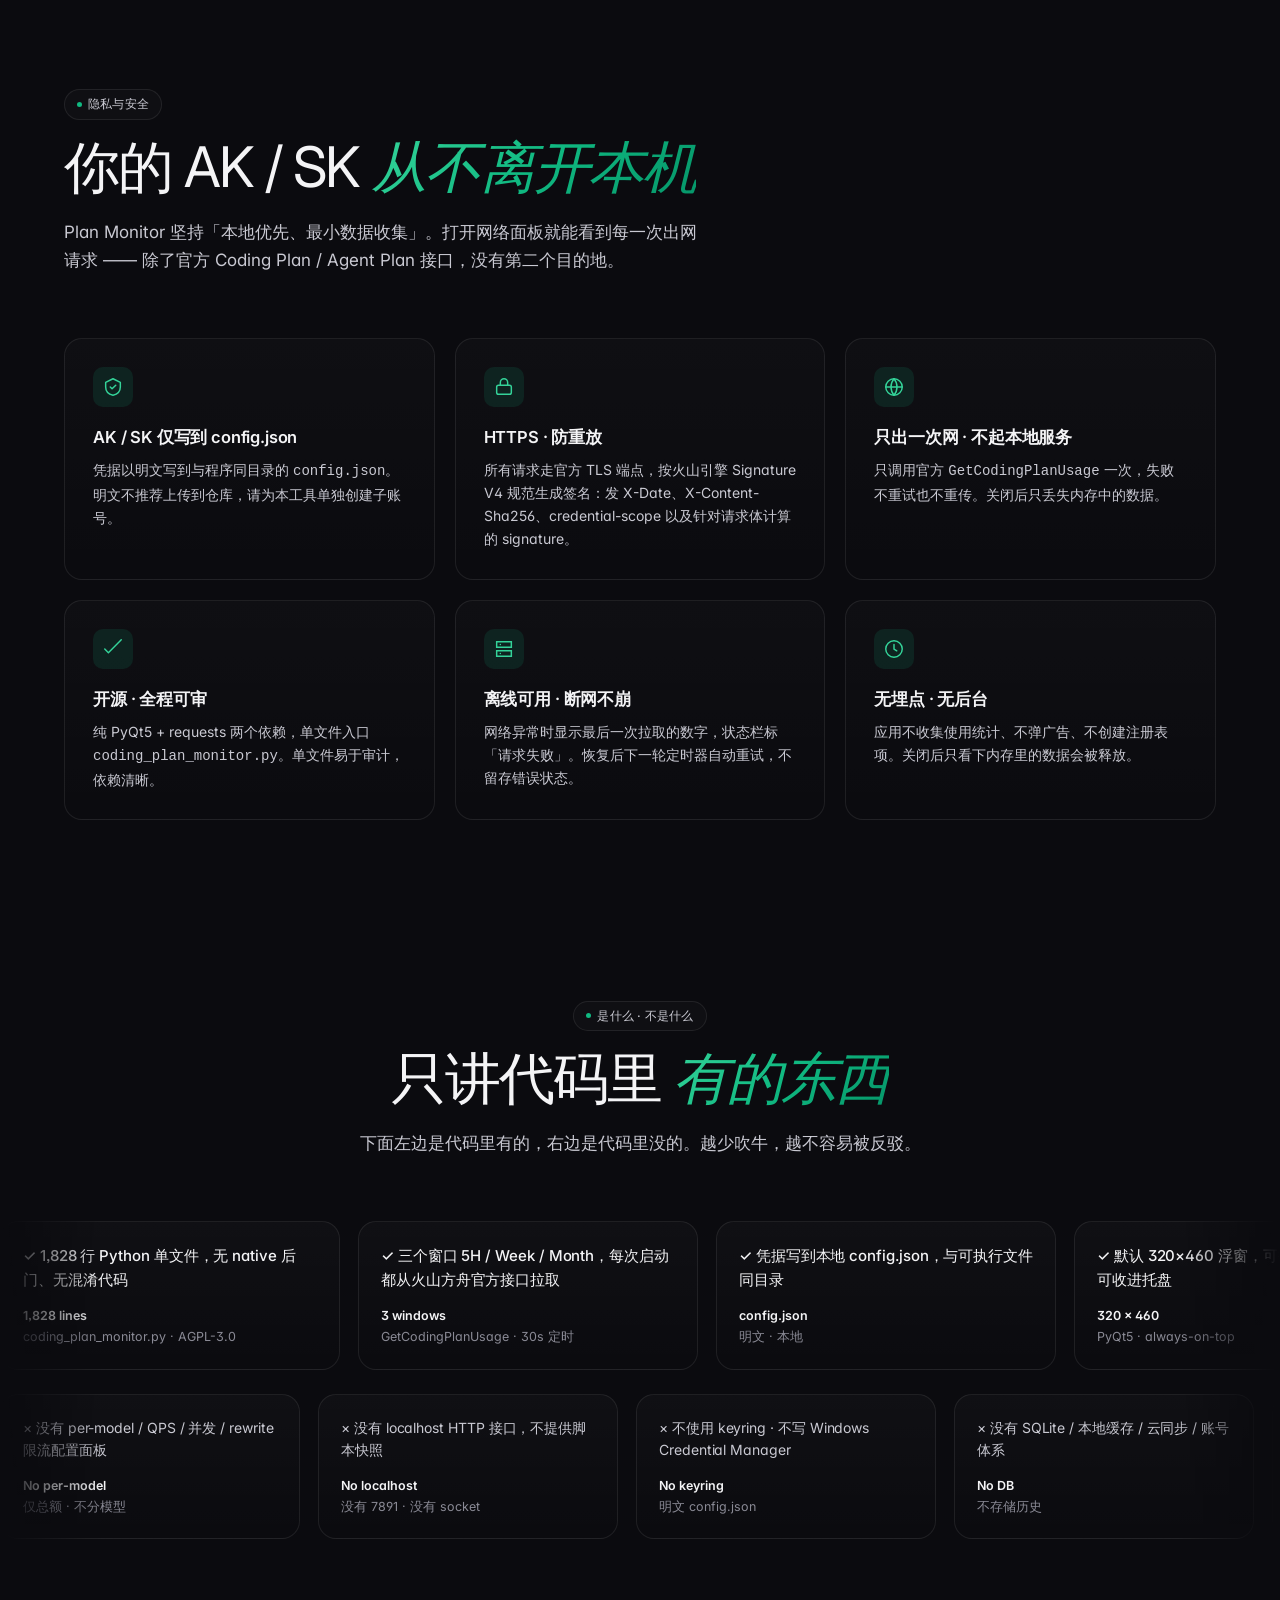
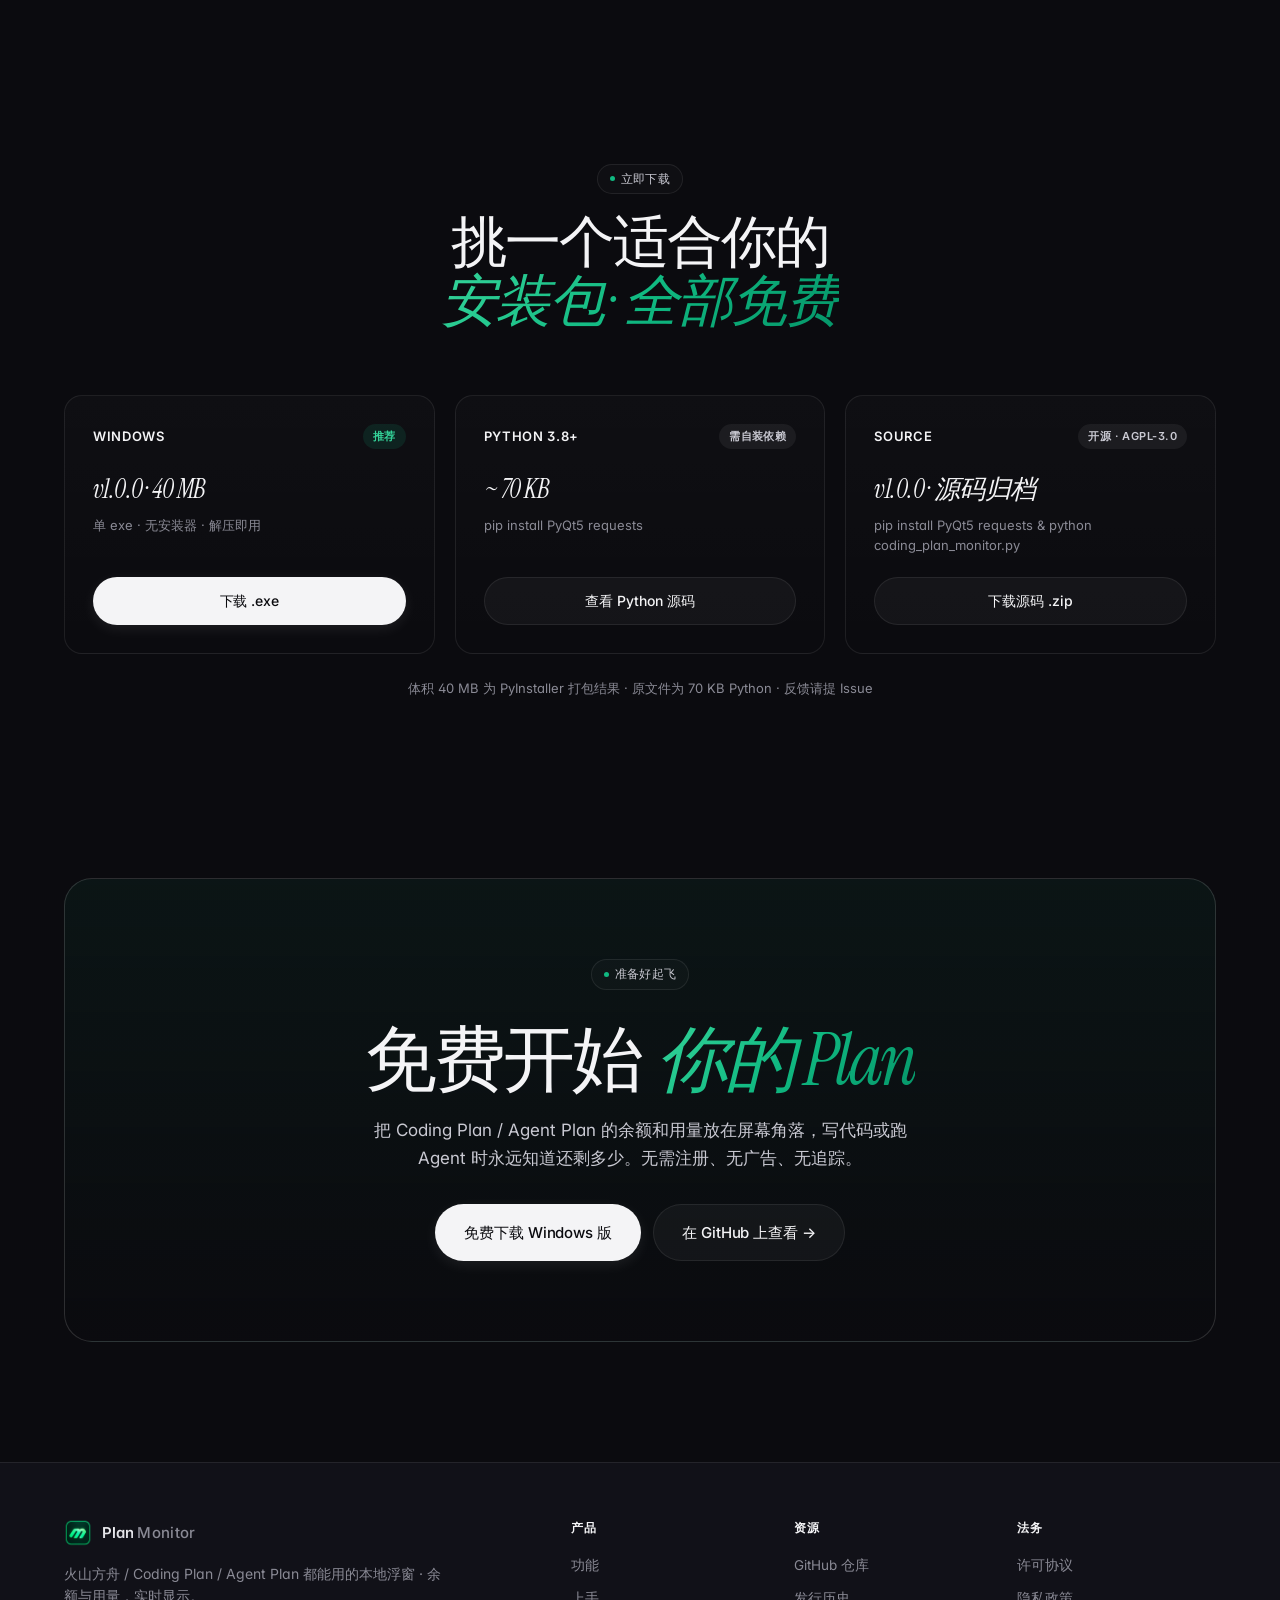
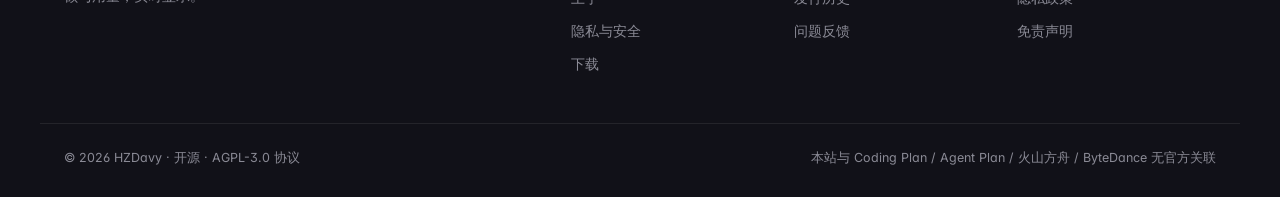
==== commit 293a5f36: "docs: dark-glass official site (index.html + assets/style.css + favicon.ico)" ====
--- a/index.html
+++ b/index.html
@@ -413,9 +413,9 @@
           <div class="dl-ver">v1.0.0 · 40 MB</div>
           <div class="dl-os-req"><span class="zh">单 exe · 无安装器 · 解压即用</span><span class="en">Single exe · no installer</span></div>
         </div>
-        <a class="btn-primary btn-block" href="https://github.com/HZDavy/PlanMonitor/releases/latest" target="_blank" rel="noopener">
-          <span class="zh">前往 GitHub 下载</span>
-          <span class="en">Get it on GitHub</span>
+        <a class="btn-primary btn-block" href="https://github.com/HZDavy/PlanMonitor/releases/latest/download/PlanMonitor.exe" target="_blank" rel="noopener">
+          <span class="zh">下载 .exe</span>
+          <span class="en">Download .exe</span>
         </a>
       </article>
 
@@ -443,9 +443,9 @@
           <div class="dl-ver">v1.0.0 · 源码归档</div>
           <div class="dl-os-req"><span class="zh">pip install PyQt5 requests &amp; python coding_plan_monitor.py</span><span class="en">pip install PyQt5 requests &amp; python coding_plan_monitor.py</span></div>
         </div>
-        <a class="btn-ghost btn-block" href="https://github.com/HZDavy/PlanMonitor/releases/latest" target="_blank" rel="noopener">
-          <span class="zh">GitHub 下载源码</span>
-          <span class="en">Source on GitHub</span>
+        <a class="btn-ghost btn-block" href="https://github.com/HZDavy/PlanMonitor/archive/refs/tags/v1.0.0.zip" target="_blank" rel="noopener">
+          <span class="zh">下载源码 .zip</span>
+          <span class="en">Download source .zip</span>
         </a>
       </article>
     </div>
@@ -471,7 +471,7 @@
         <span class="en">Pin the numbers that matter to the corner of your screen — know exactly how much Coding Plan / Agent Plan you have while you ship. No signup, no ads, no tracking.</span>
       </p>
       <div class="cta-actions">
-        <a class="btn-primary btn-lg" href="https://github.com/HZDavy/PlanMonitor/releases/latest" target="_blank" rel="noopener">
+        <a class="btn-primary btn-lg" href="#download">
           <span class="zh">免费下载 Windows 版</span>
           <span class="en">Download for Free · Windows</span>
         </a>
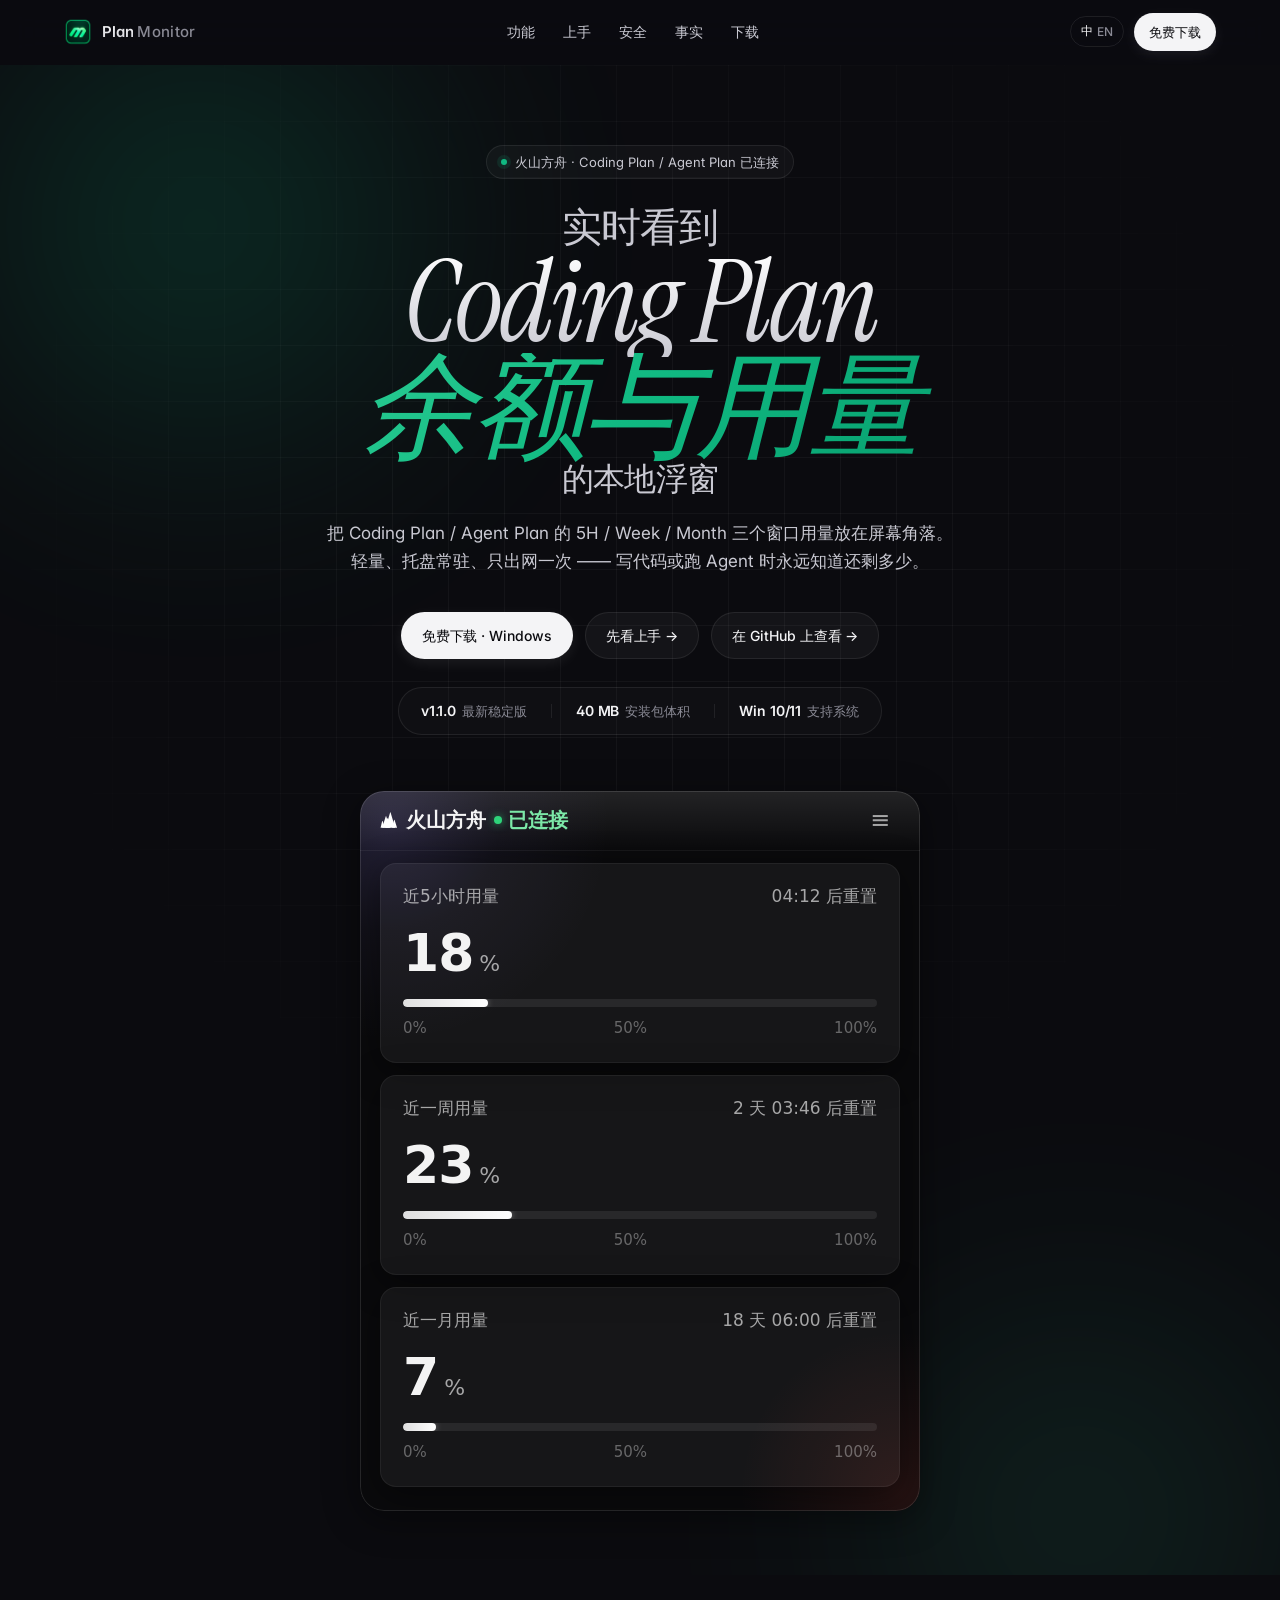
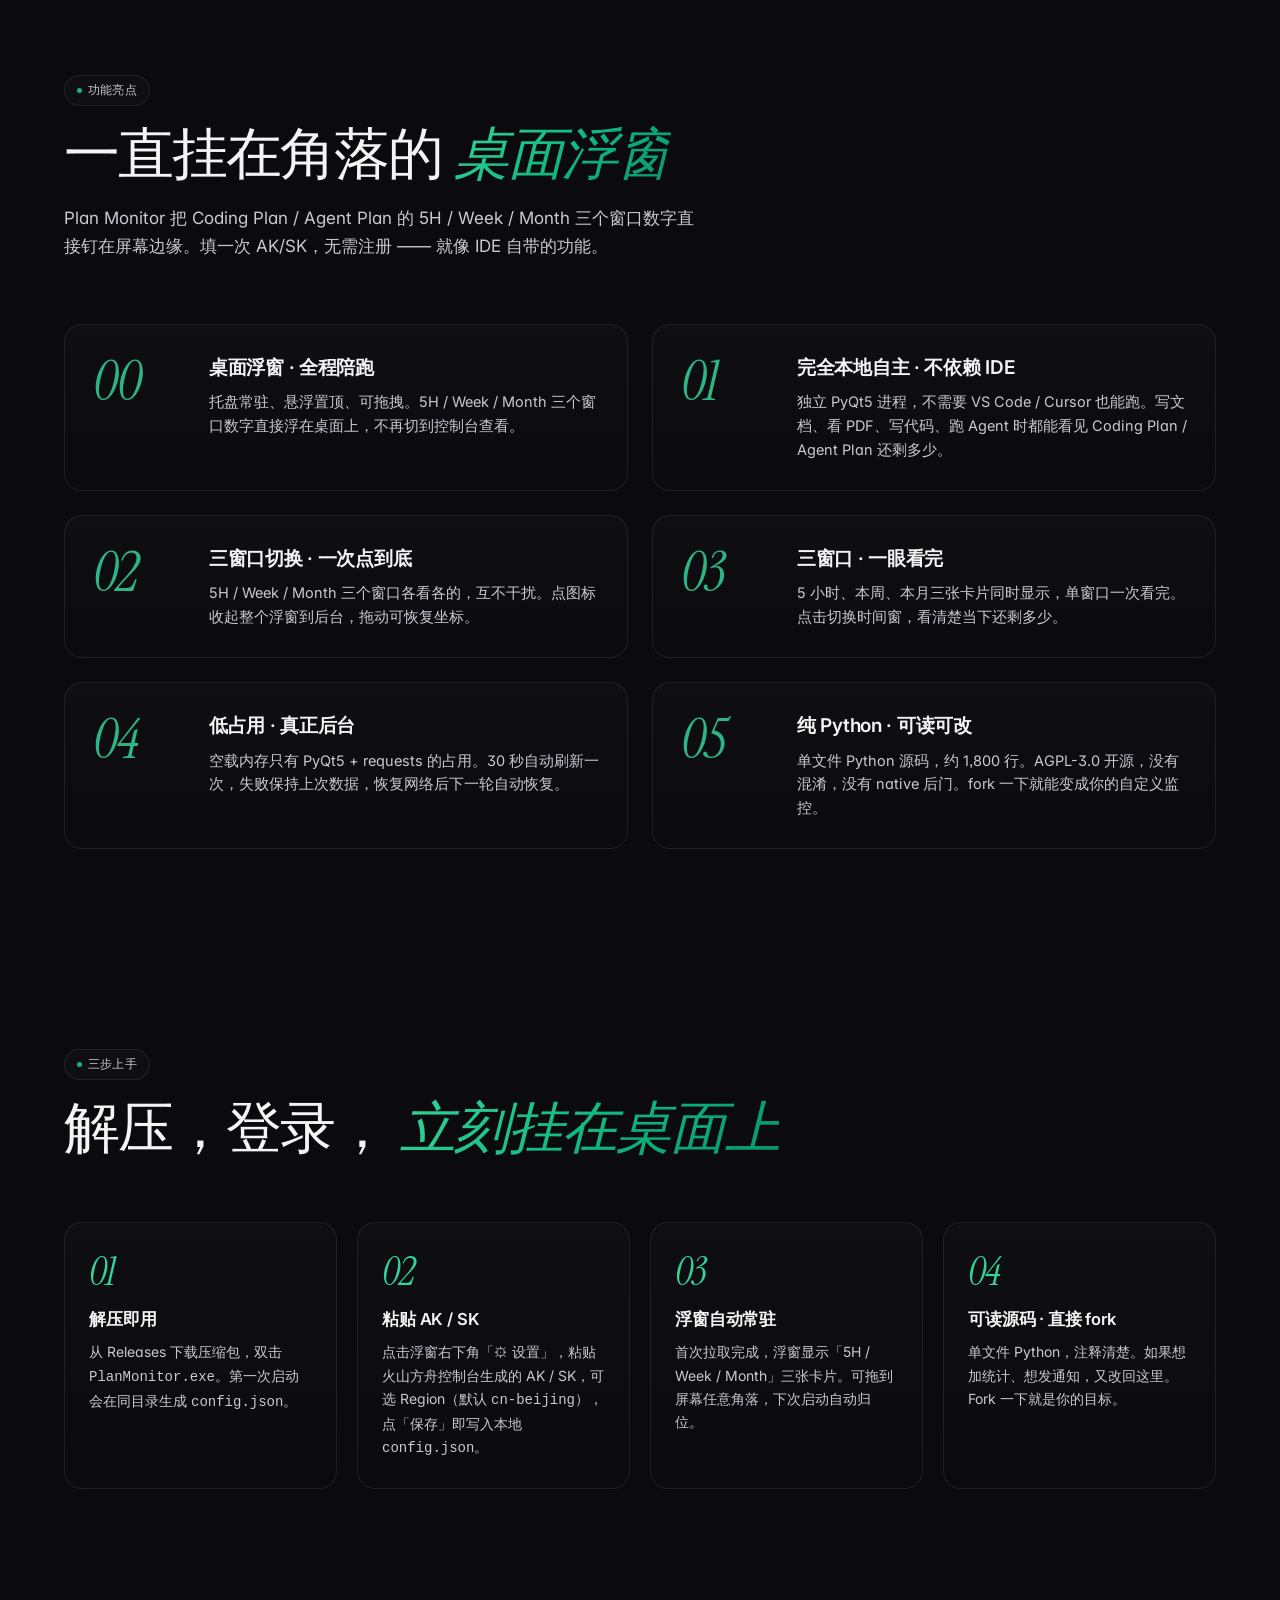
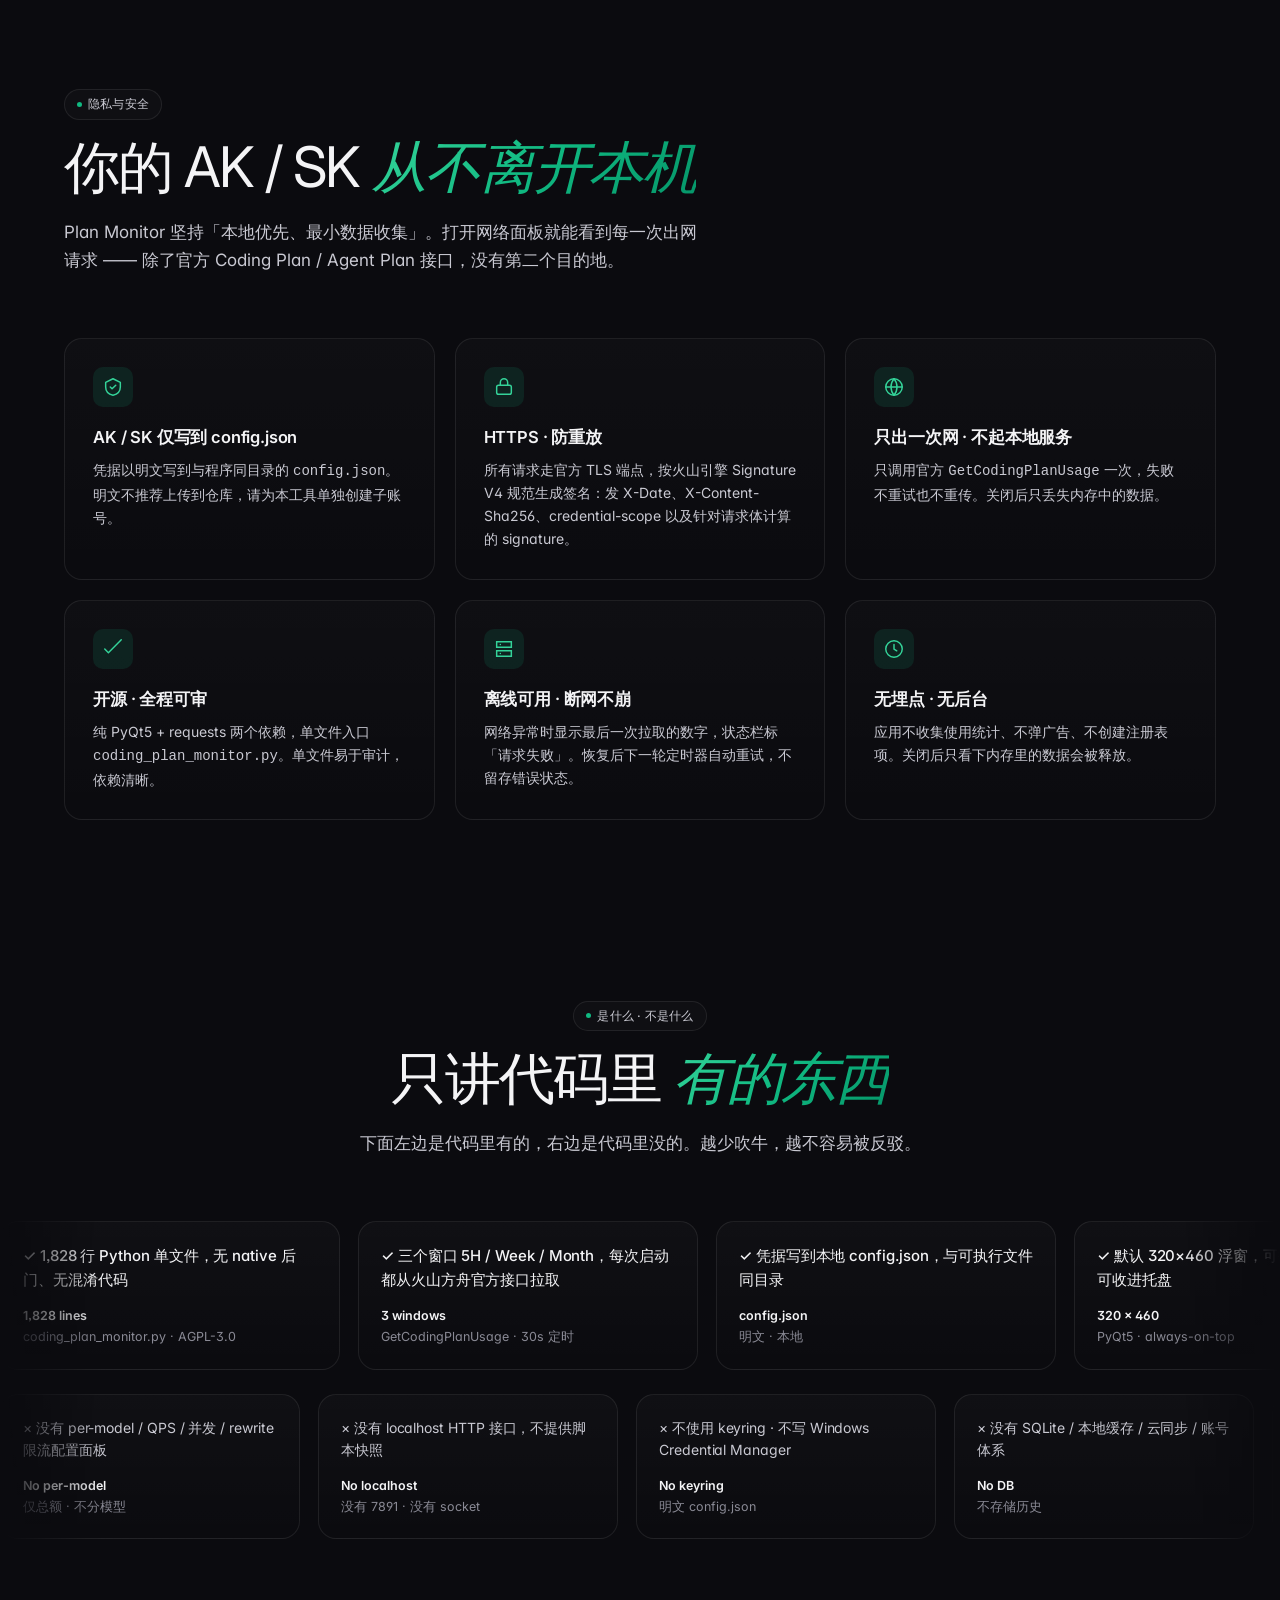
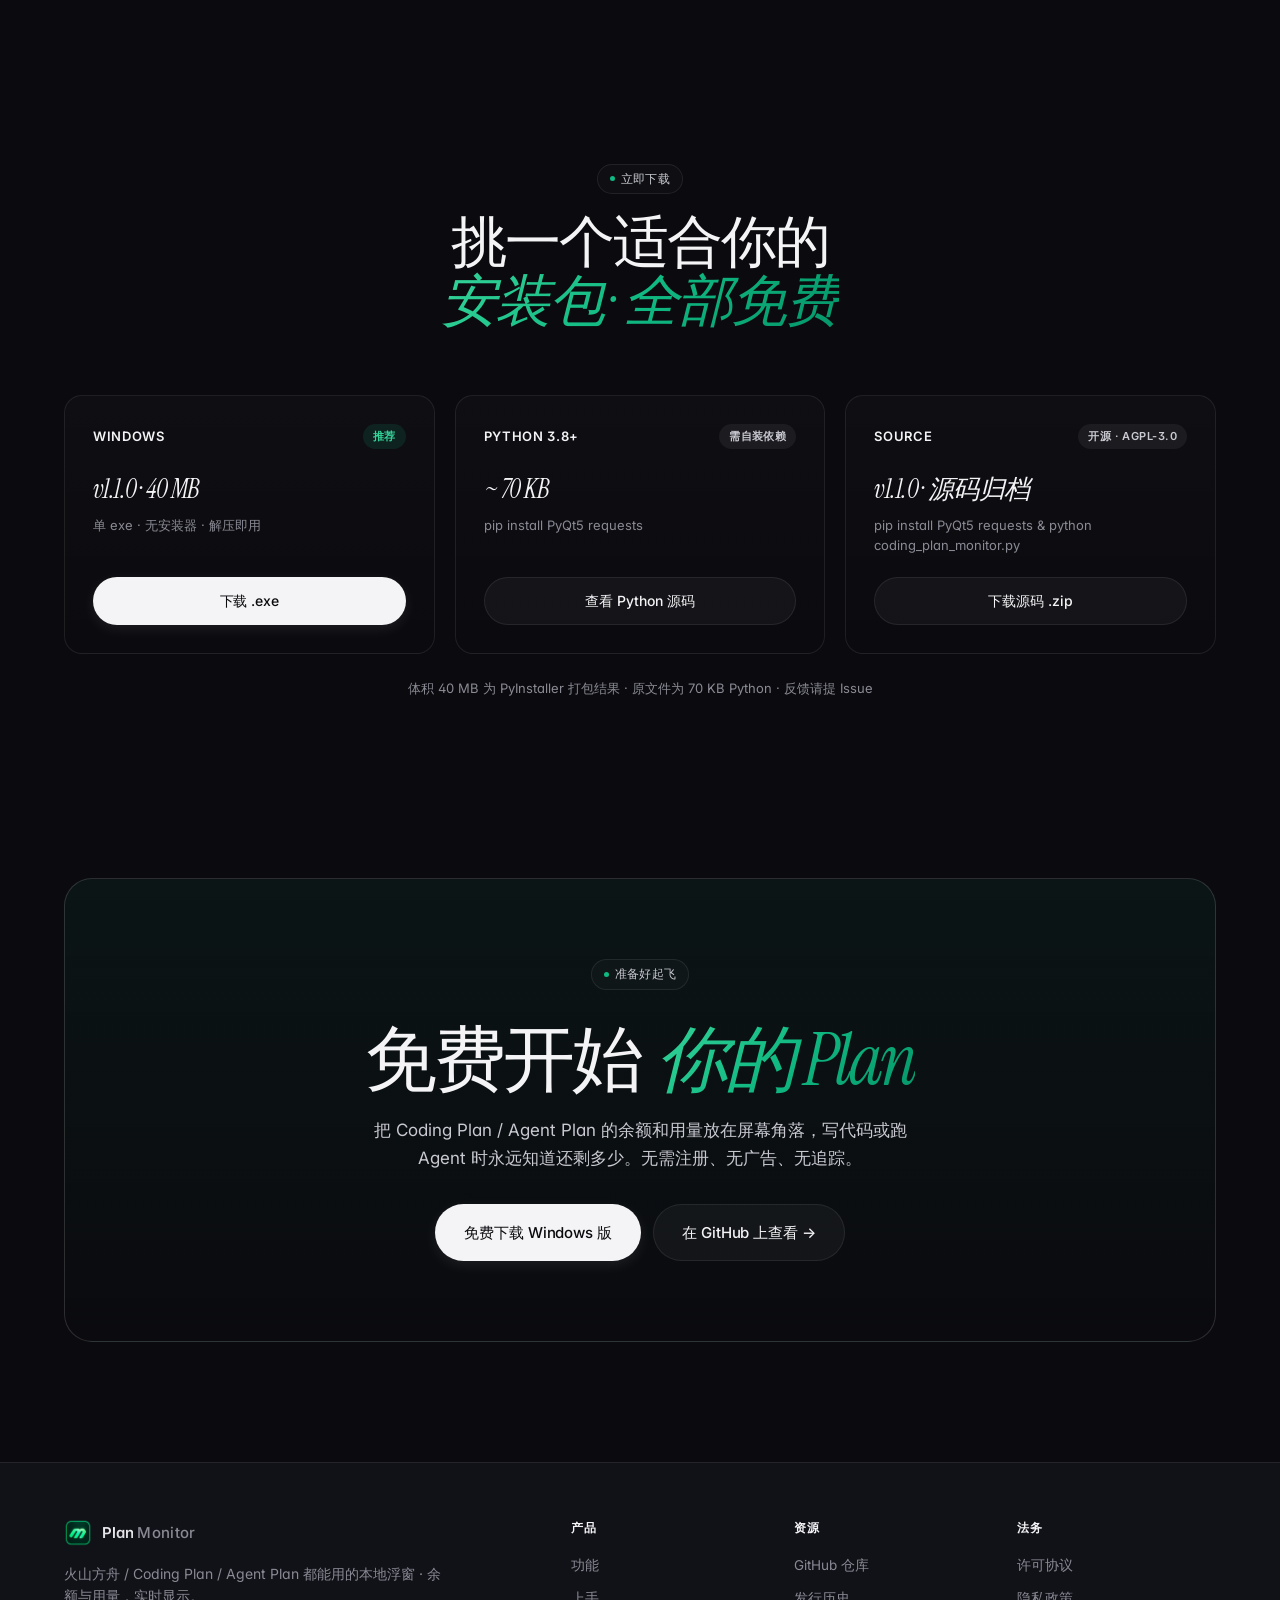
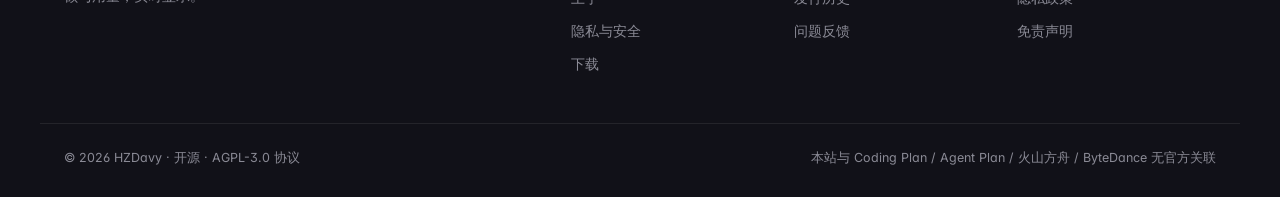
==== commit 349f532e: "docs: dark-glass official site (index.html + assets/style.css + favicon.ico)" ====
--- a/index.html
+++ b/index.html
@@ -74,7 +74,7 @@
       </a>
     </div>
     <div class="hero-meta">
-      <div class="hero-meta-item"><strong>v1.0.0</strong><span class="zh">最新稳定版</span><span class="en">Latest stable</span></div>
+      <div class="hero-meta-item"><strong>v1.1.0</strong><span class="zh">最新稳定版</span><span class="en">Latest stable</span></div>
       <div class="hero-meta-divider"></div>
       <div class="hero-meta-item"><strong>40 MB</strong><span class="zh">安装包体积</span><span class="en">Installer size</span></div>
       <div class="hero-meta-divider"></div>
@@ -376,7 +376,7 @@
       <article class="quote"><p>✓ 签名走火山引擎 SigV4：X-Date / X-Content-Sha256 / credential-scope</p><div class="who"><strong>SigV4</strong><span>HMAC-SHA256 · 请求体</span></div></article>
       <article class="quote"><p>✓ 一个出站接口，失败保持显示，不重试不重传</p><div class="who"><strong>One call</strong><span>ark.cn-beijing.volcengineapi.com</span></div></article>
       <article class="quote"><p>✓ Windows 10/11 · x64 · PyInstaller 打包为单 exe</p><div class="who"><strong>Win x64</strong><span>Python 3.8+ · PyInstaller</span></div></article>
-      <article class="quote"><p>✓ v1.0.0 当前发布版 · 体积 40 MB · 无安装器</p><div class="who"><strong>v1.0.0</strong><span>40 MB · 单文件</span></div></article>
+      <article class="quote"><p>✓ v1.1.0 当前发布版 · 体积 40 MB · 无安装器</p><div class="who"><strong>v1.1.0</strong><span>40 MB · 单文件</span></div></article>
     </div>
   </div>
   <div class="marquee marquee-row-2" aria-hidden="false">
@@ -410,7 +410,7 @@
           <span class="dl-tag"><span class="zh">推荐</span><span class="en">Recommended</span></span>
         </div>
         <div class="dl-card-body">
-          <div class="dl-ver">v1.0.0 · 40 MB</div>
+          <div class="dl-ver">v1.1.0 · 40 MB</div>
           <div class="dl-os-req"><span class="zh">单 exe · 无安装器 · 解压即用</span><span class="en">Single exe · no installer</span></div>
         </div>
         <a class="btn-primary btn-block" href="https://github.com/HZDavy/PlanMonitor/releases/latest/download/PlanMonitor.exe" target="_blank" rel="noopener">
@@ -440,10 +440,10 @@
           <span class="dl-tag alt"><span class="zh">开源 · AGPL-3.0</span><span class="en">Open · AGPL-3.0</span></span>
         </div>
         <div class="dl-card-body">
-          <div class="dl-ver">v1.0.0 · 源码归档</div>
+          <div class="dl-ver">v1.1.0 · 源码归档</div>
           <div class="dl-os-req"><span class="zh">pip install PyQt5 requests &amp; python coding_plan_monitor.py</span><span class="en">pip install PyQt5 requests &amp; python coding_plan_monitor.py</span></div>
         </div>
-        <a class="btn-ghost btn-block" href="https://github.com/HZDavy/PlanMonitor/archive/refs/tags/v1.0.0.zip" target="_blank" rel="noopener">
+        <a class="btn-ghost btn-block" href="https://github.com/HZDavy/PlanMonitor/archive/refs/tags/v1.1.0.zip" target="_blank" rel="noopener">
           <span class="zh">下载源码 .zip</span>
           <span class="en">Download source .zip</span>
         </a>
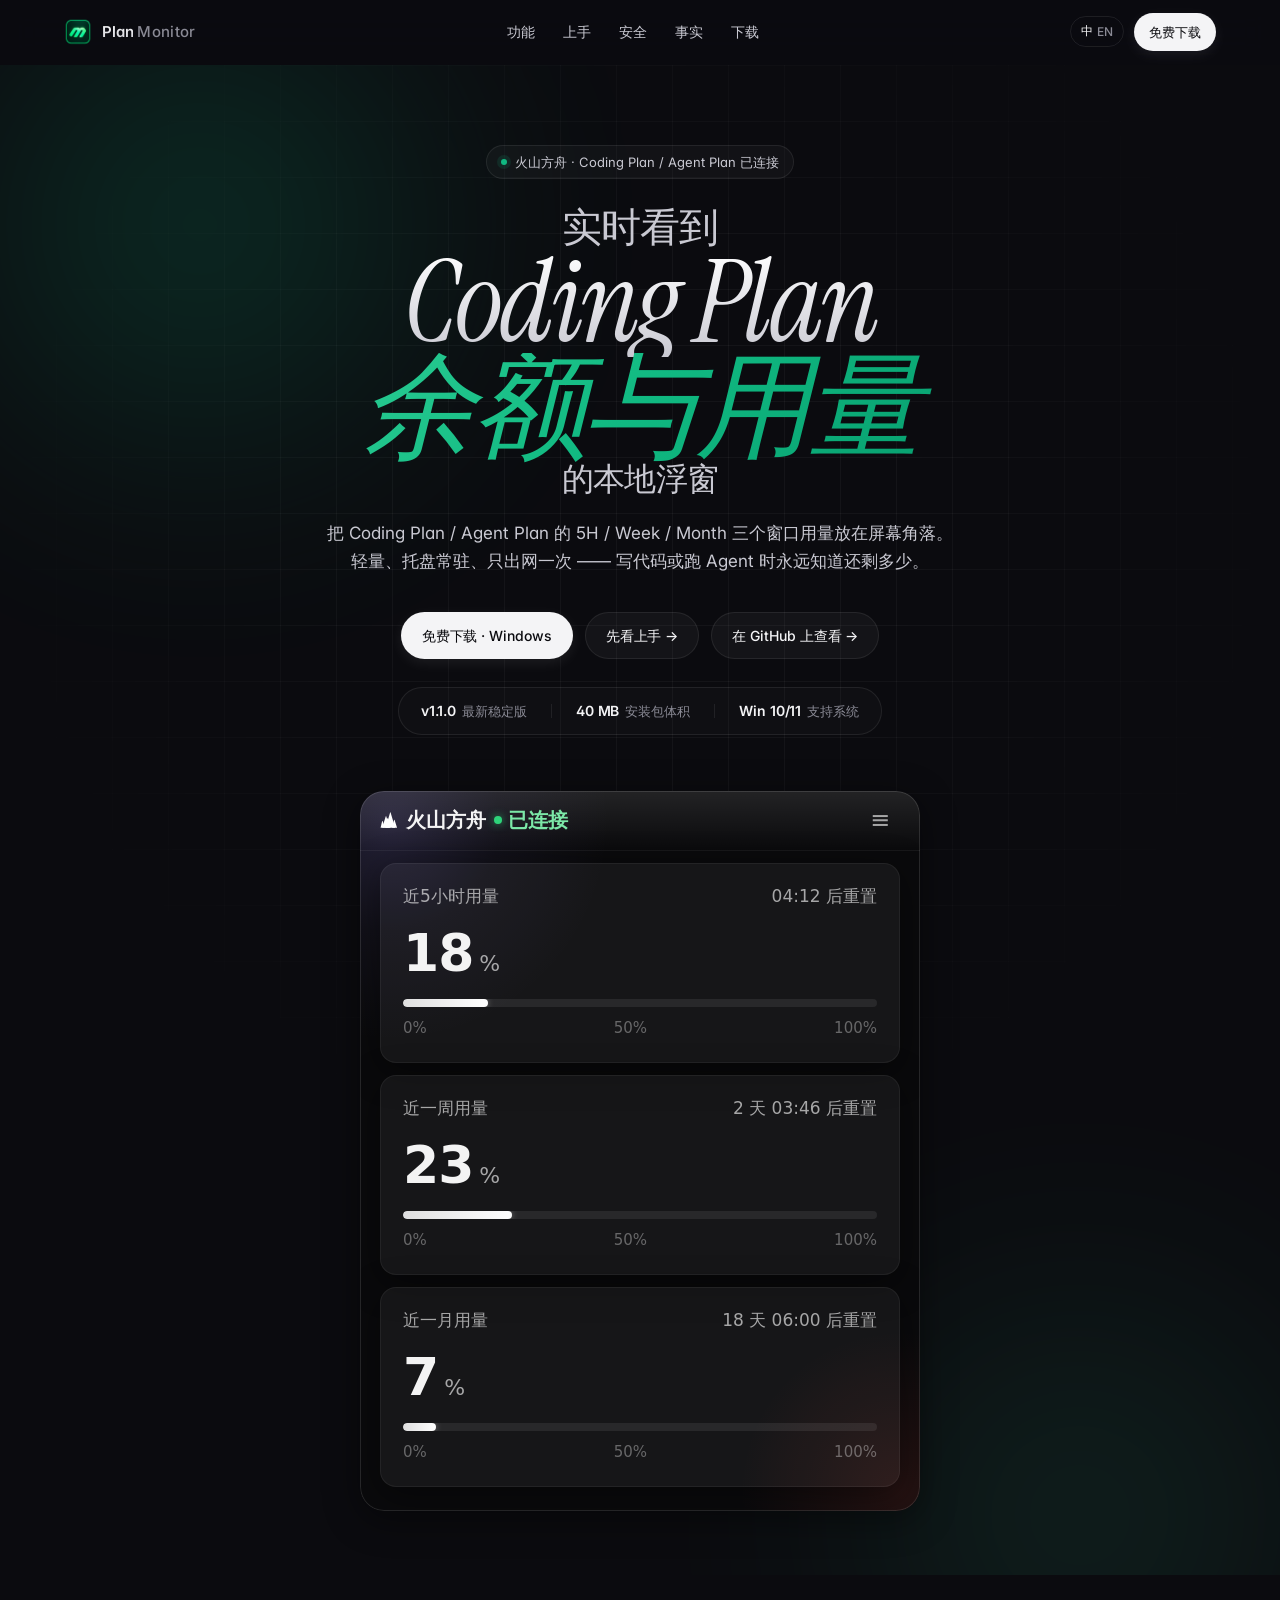
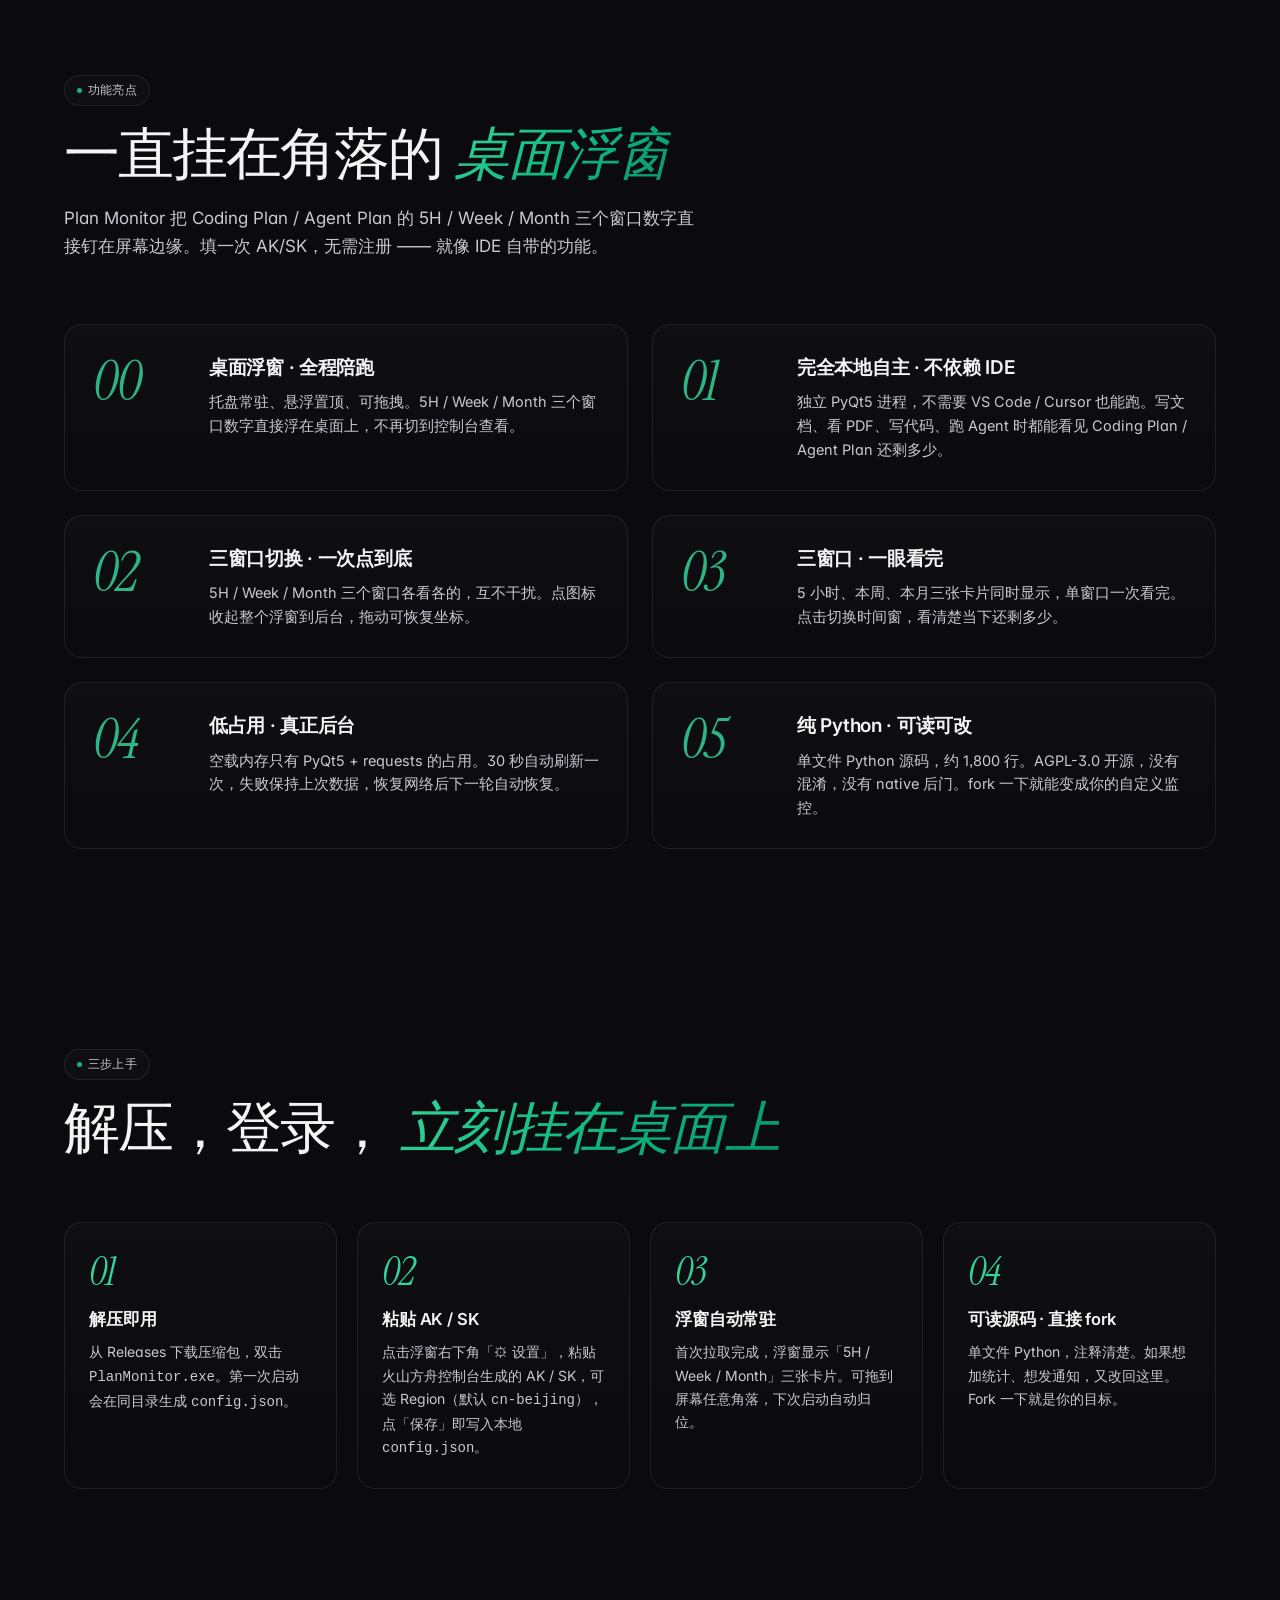
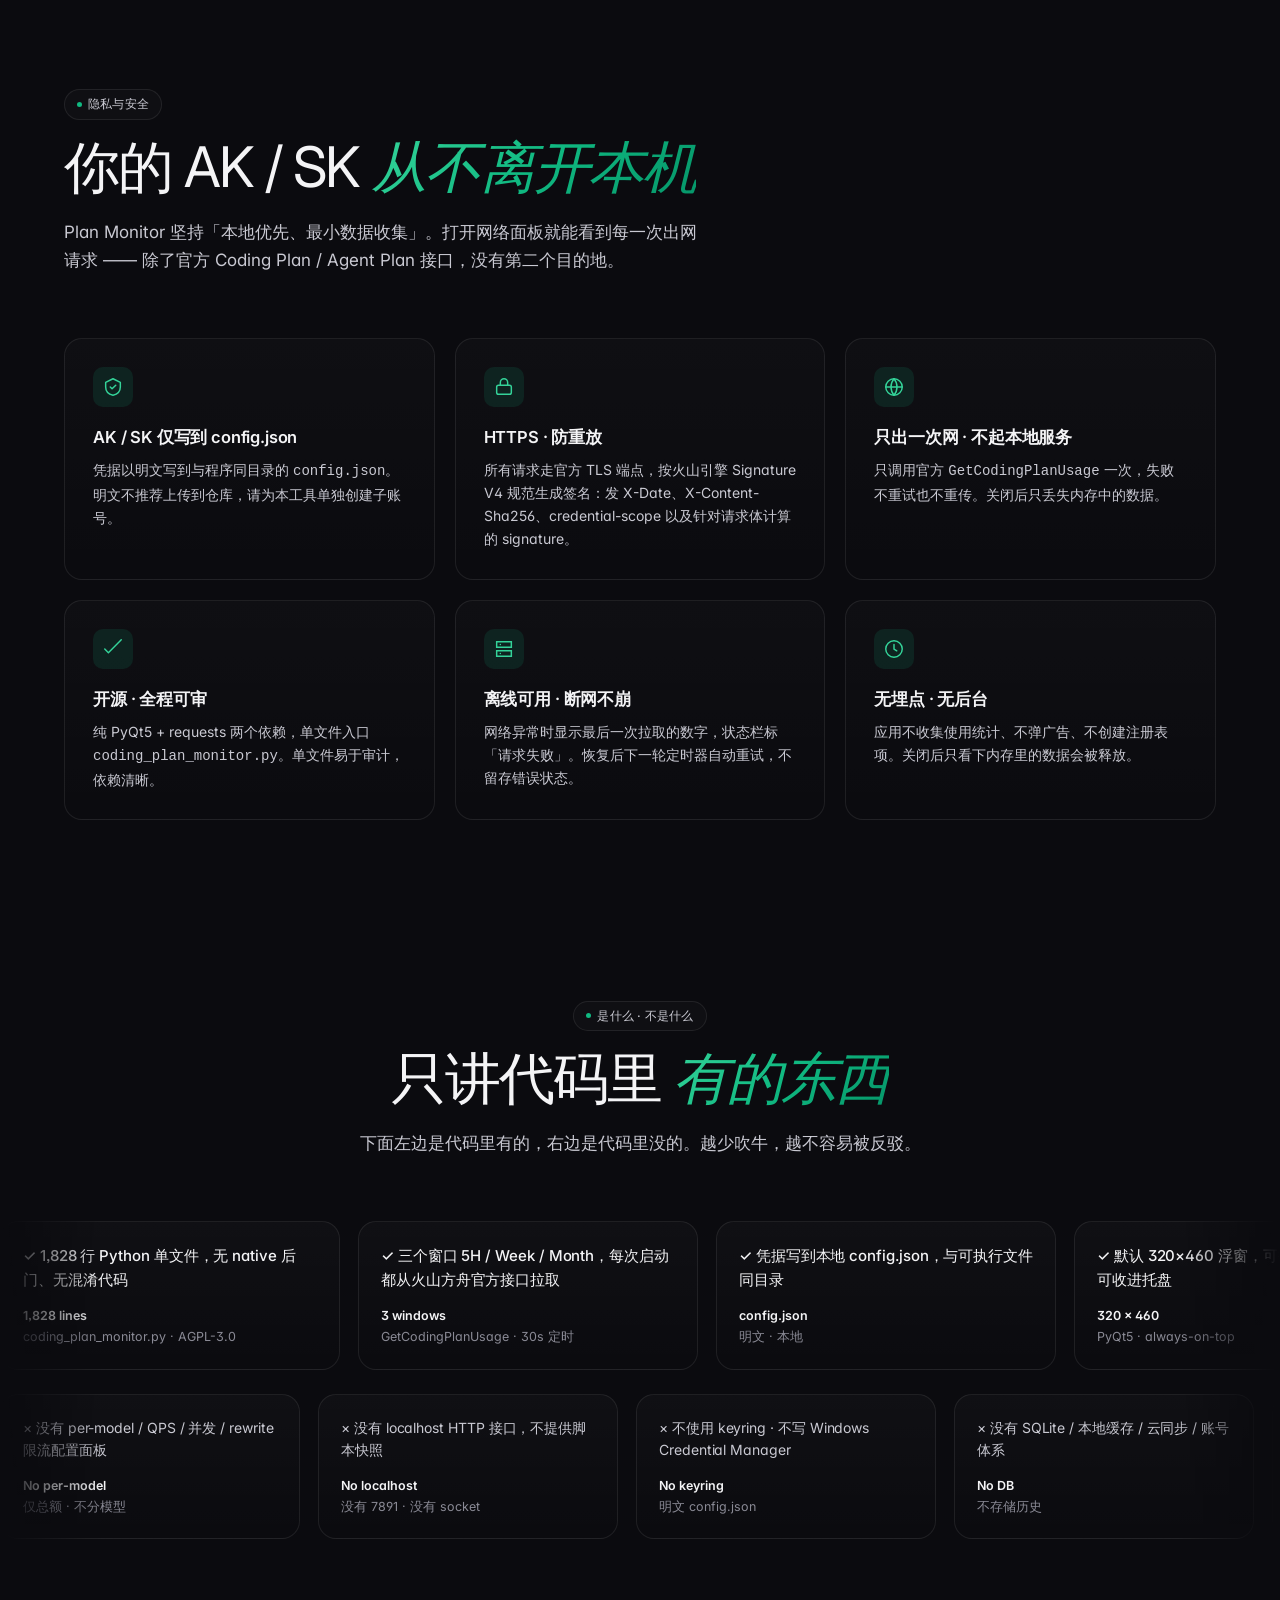
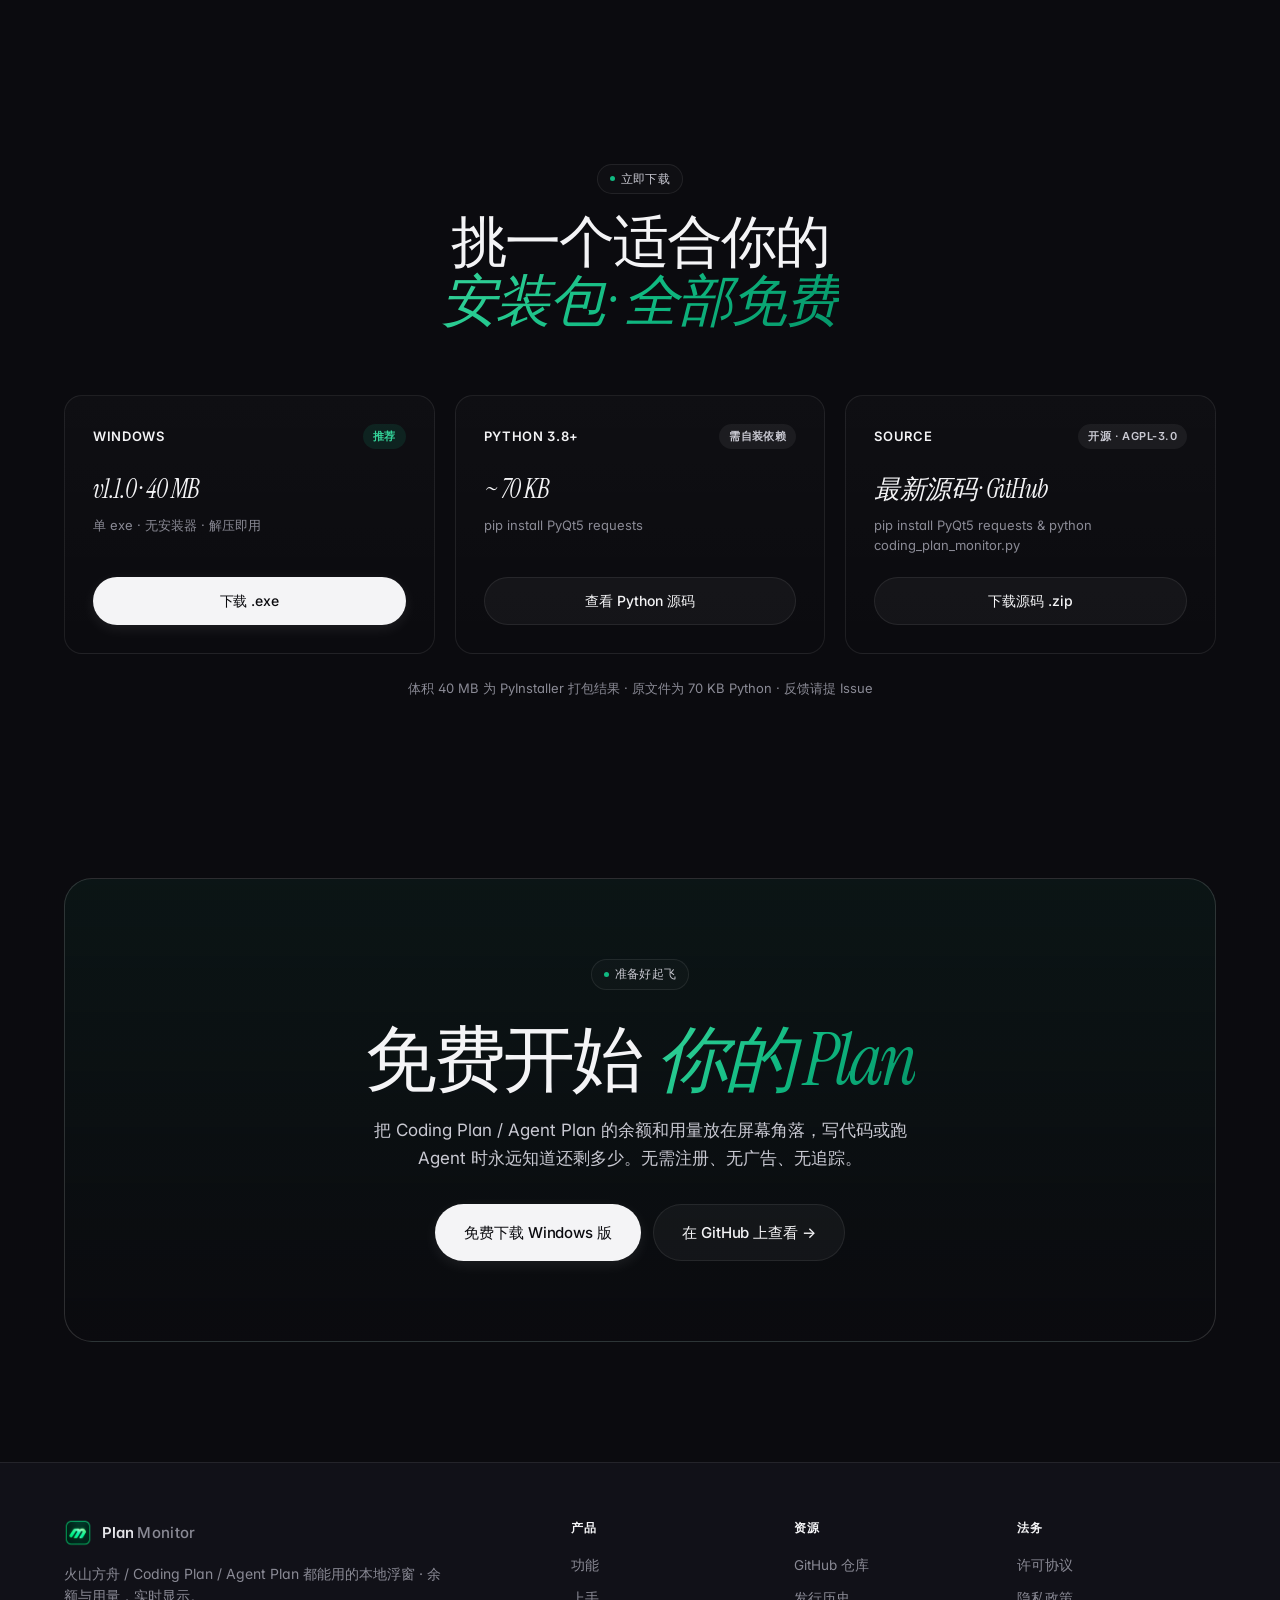
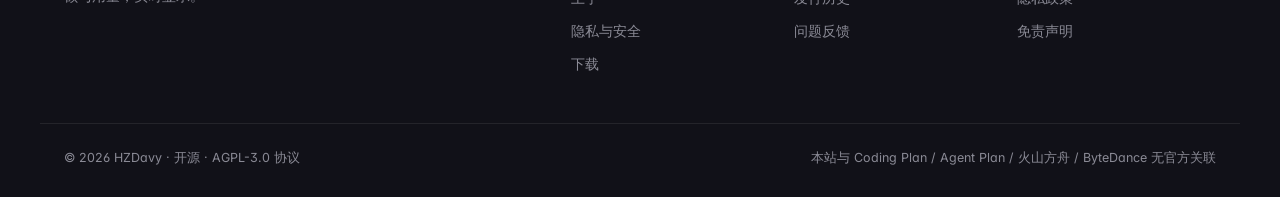
==== commit aa08df1d: "docs: source download link -> releases/latest" ====
--- a/index.html
+++ b/index.html
@@ -440,10 +440,10 @@
           <span class="dl-tag alt"><span class="zh">开源 · AGPL-3.0</span><span class="en">Open · AGPL-3.0</span></span>
         </div>
         <div class="dl-card-body">
-          <div class="dl-ver">v1.1.0 · 源码归档</div>
+          <div class="dl-ver">最新源码 · GitHub</div>
           <div class="dl-os-req"><span class="zh">pip install PyQt5 requests &amp; python coding_plan_monitor.py</span><span class="en">pip install PyQt5 requests &amp; python coding_plan_monitor.py</span></div>
         </div>
-        <a class="btn-ghost btn-block" href="https://github.com/HZDavy/PlanMonitor/archive/refs/tags/v1.1.0.zip" target="_blank" rel="noopener">
+        <a class="btn-ghost btn-block" href="https://github.com/HZDavy/PlanMonitor/releases/latest" target="_blank" rel="noopener">
           <span class="zh">下载源码 .zip</span>
           <span class="en">Download source .zip</span>
         </a>
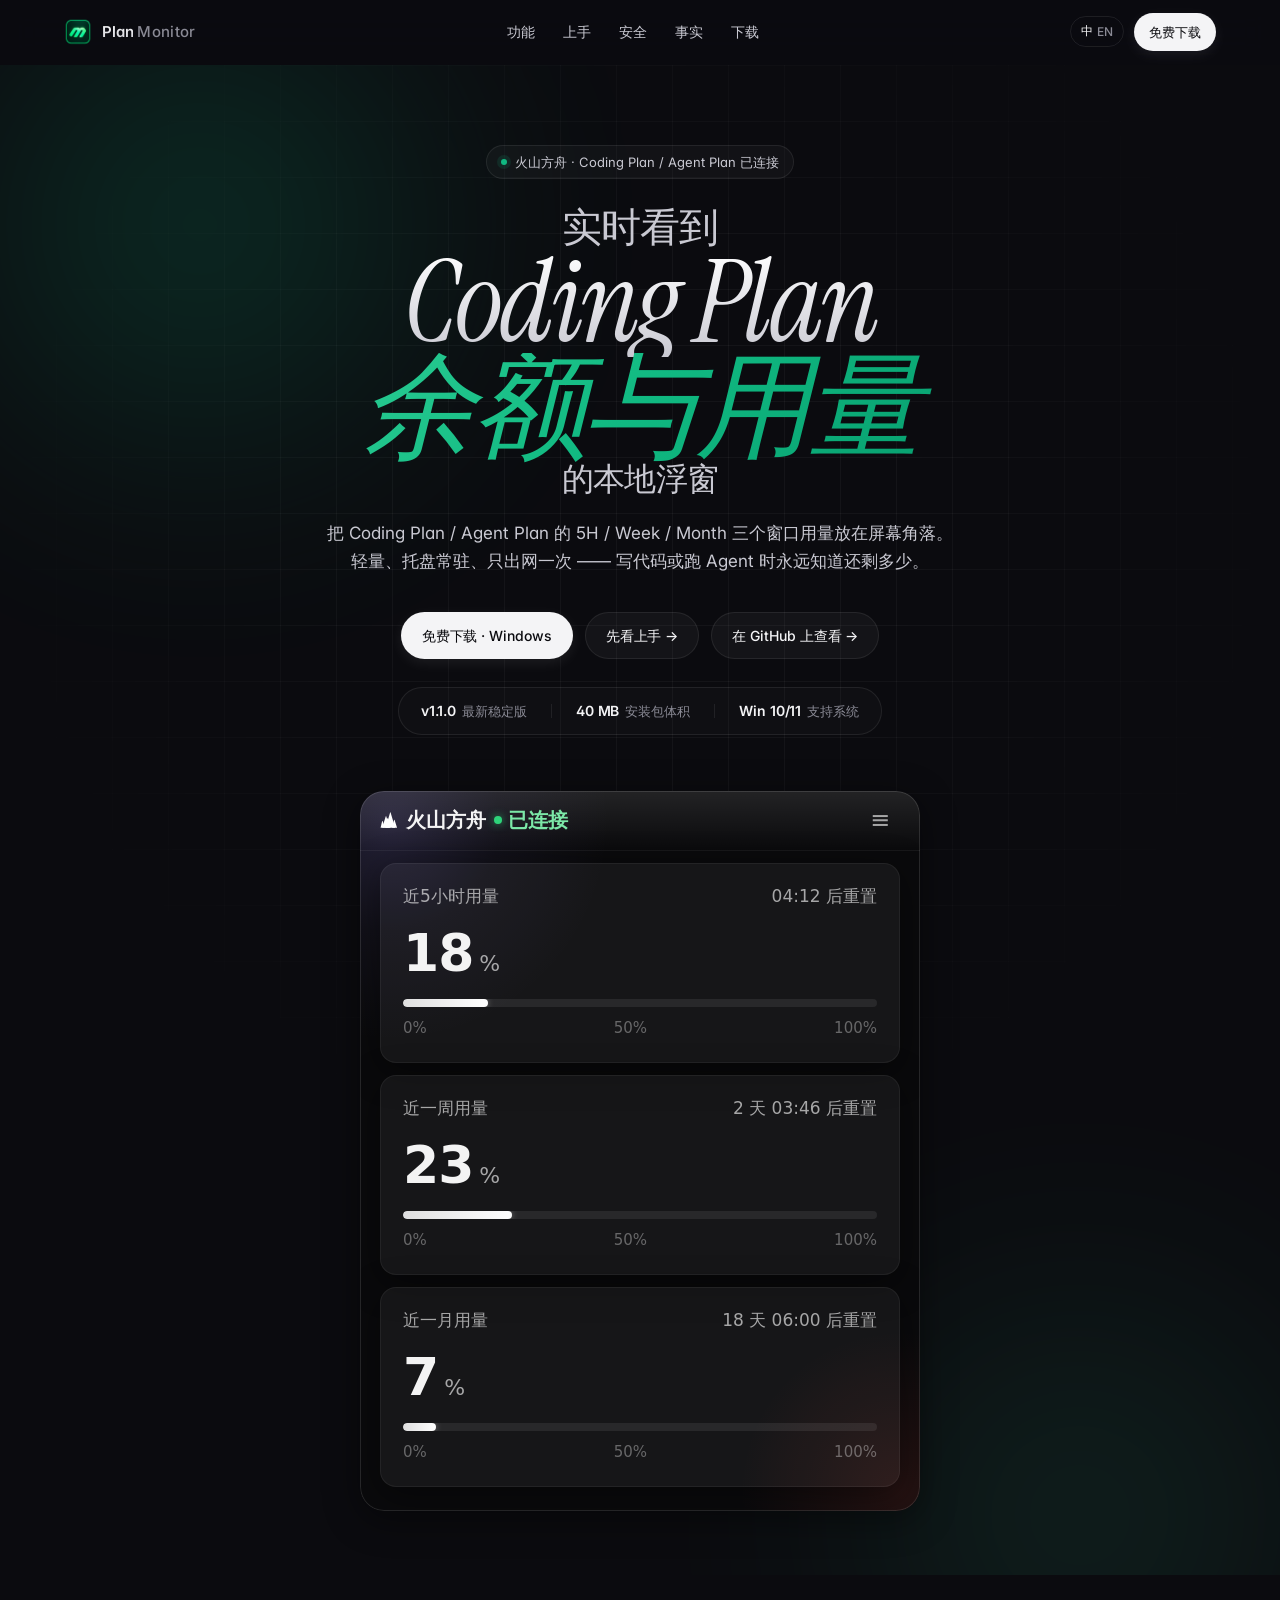
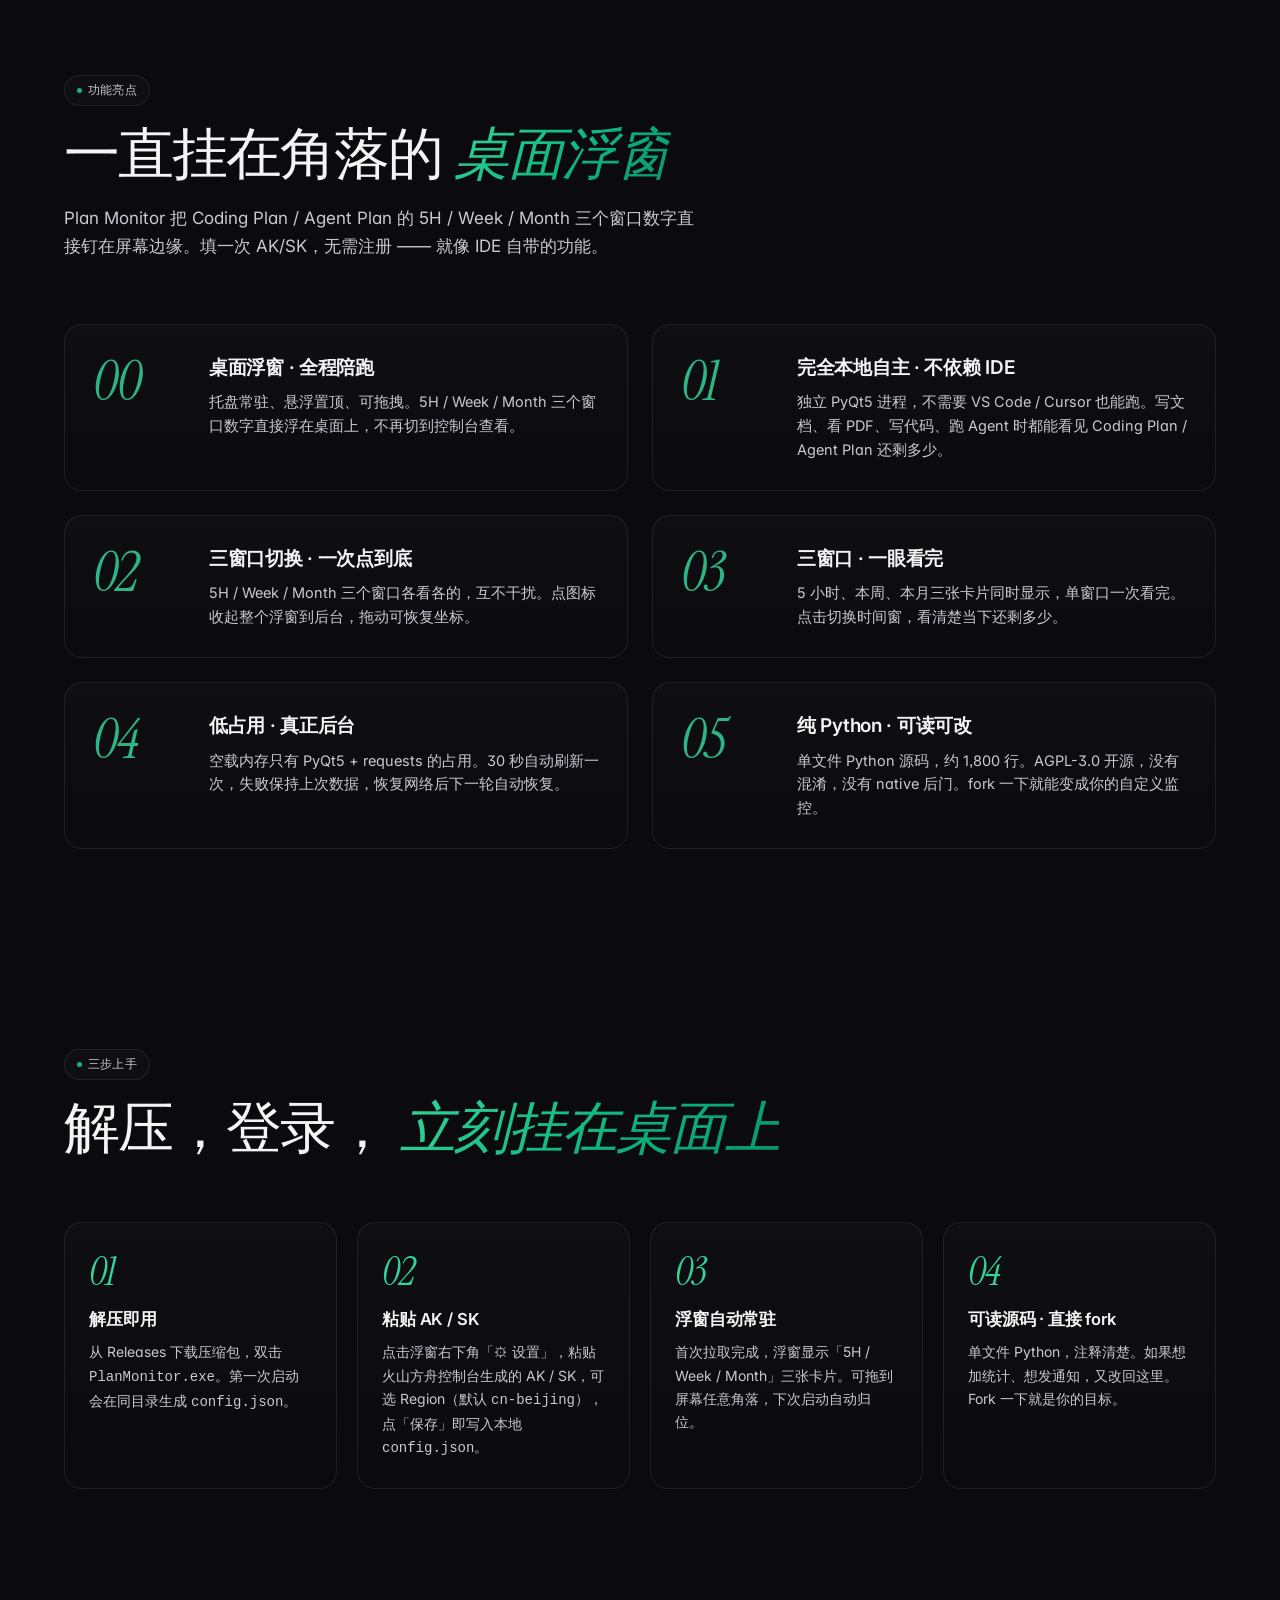
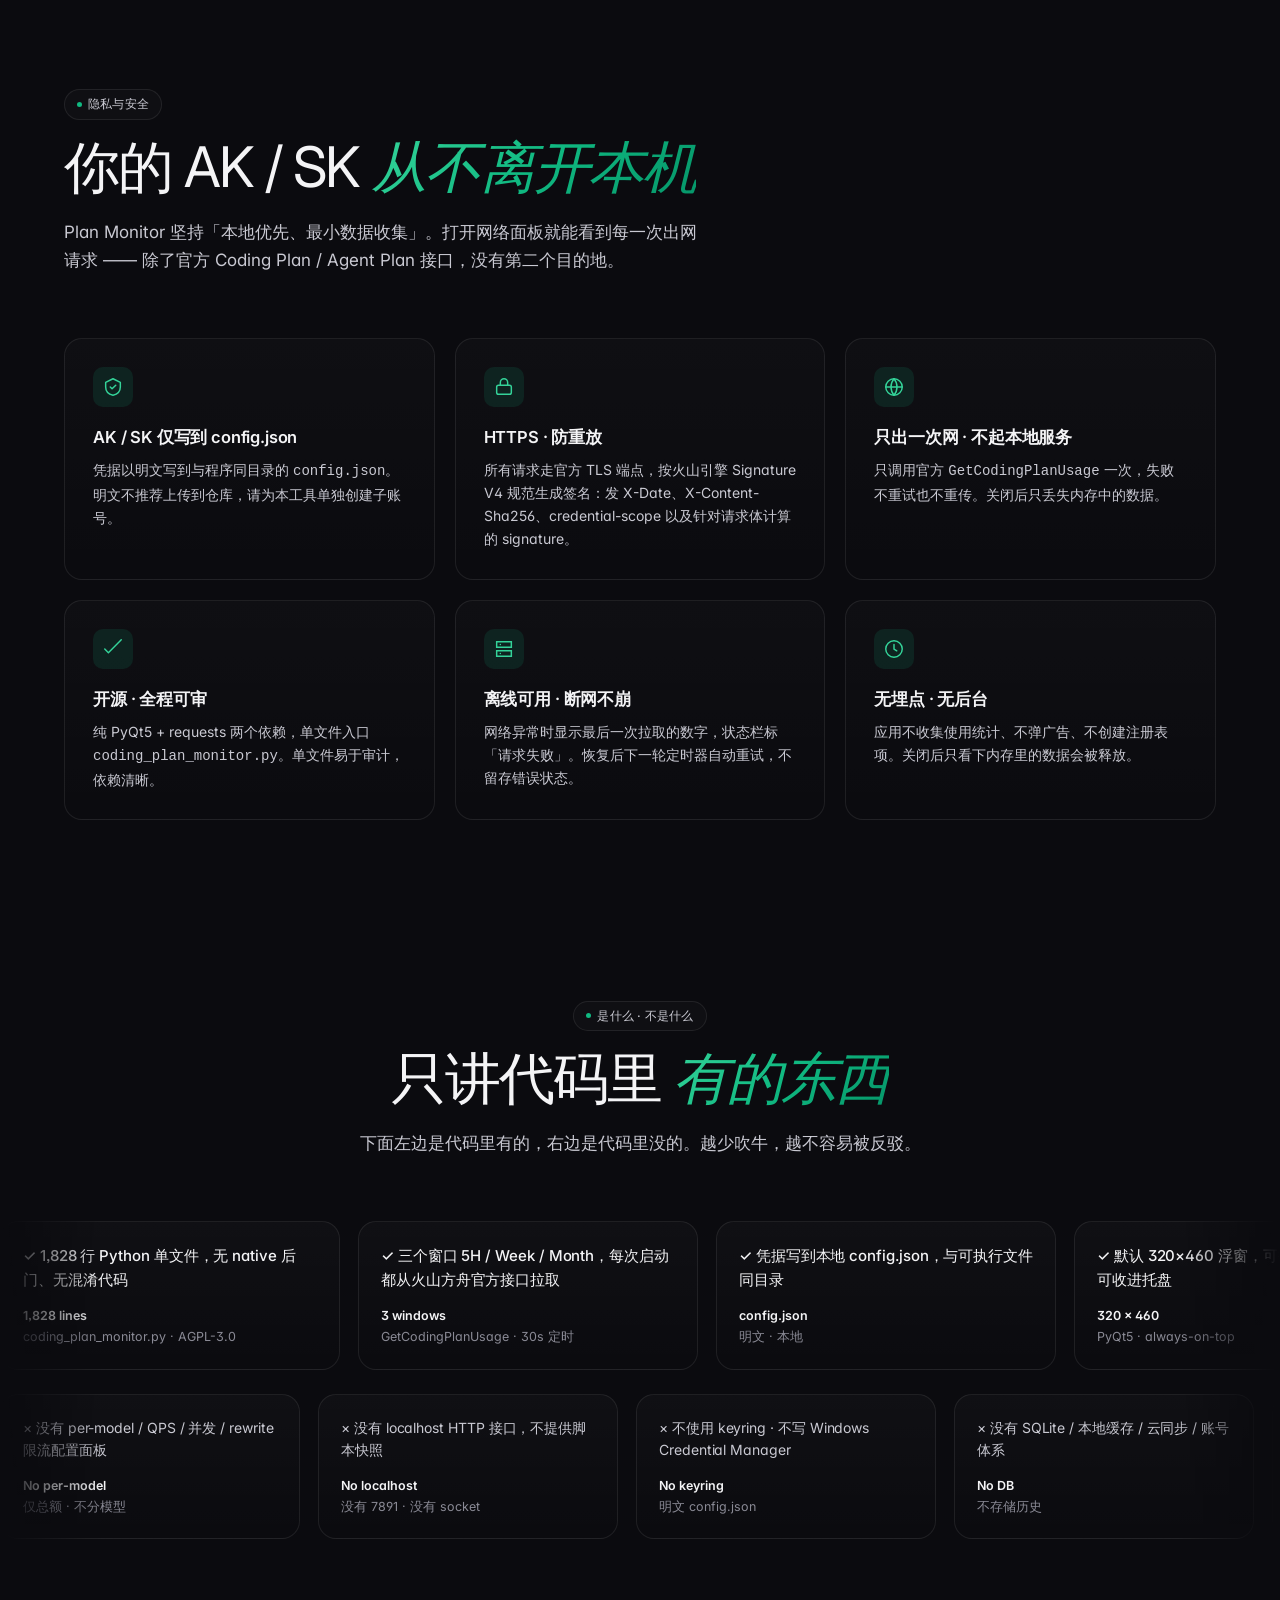
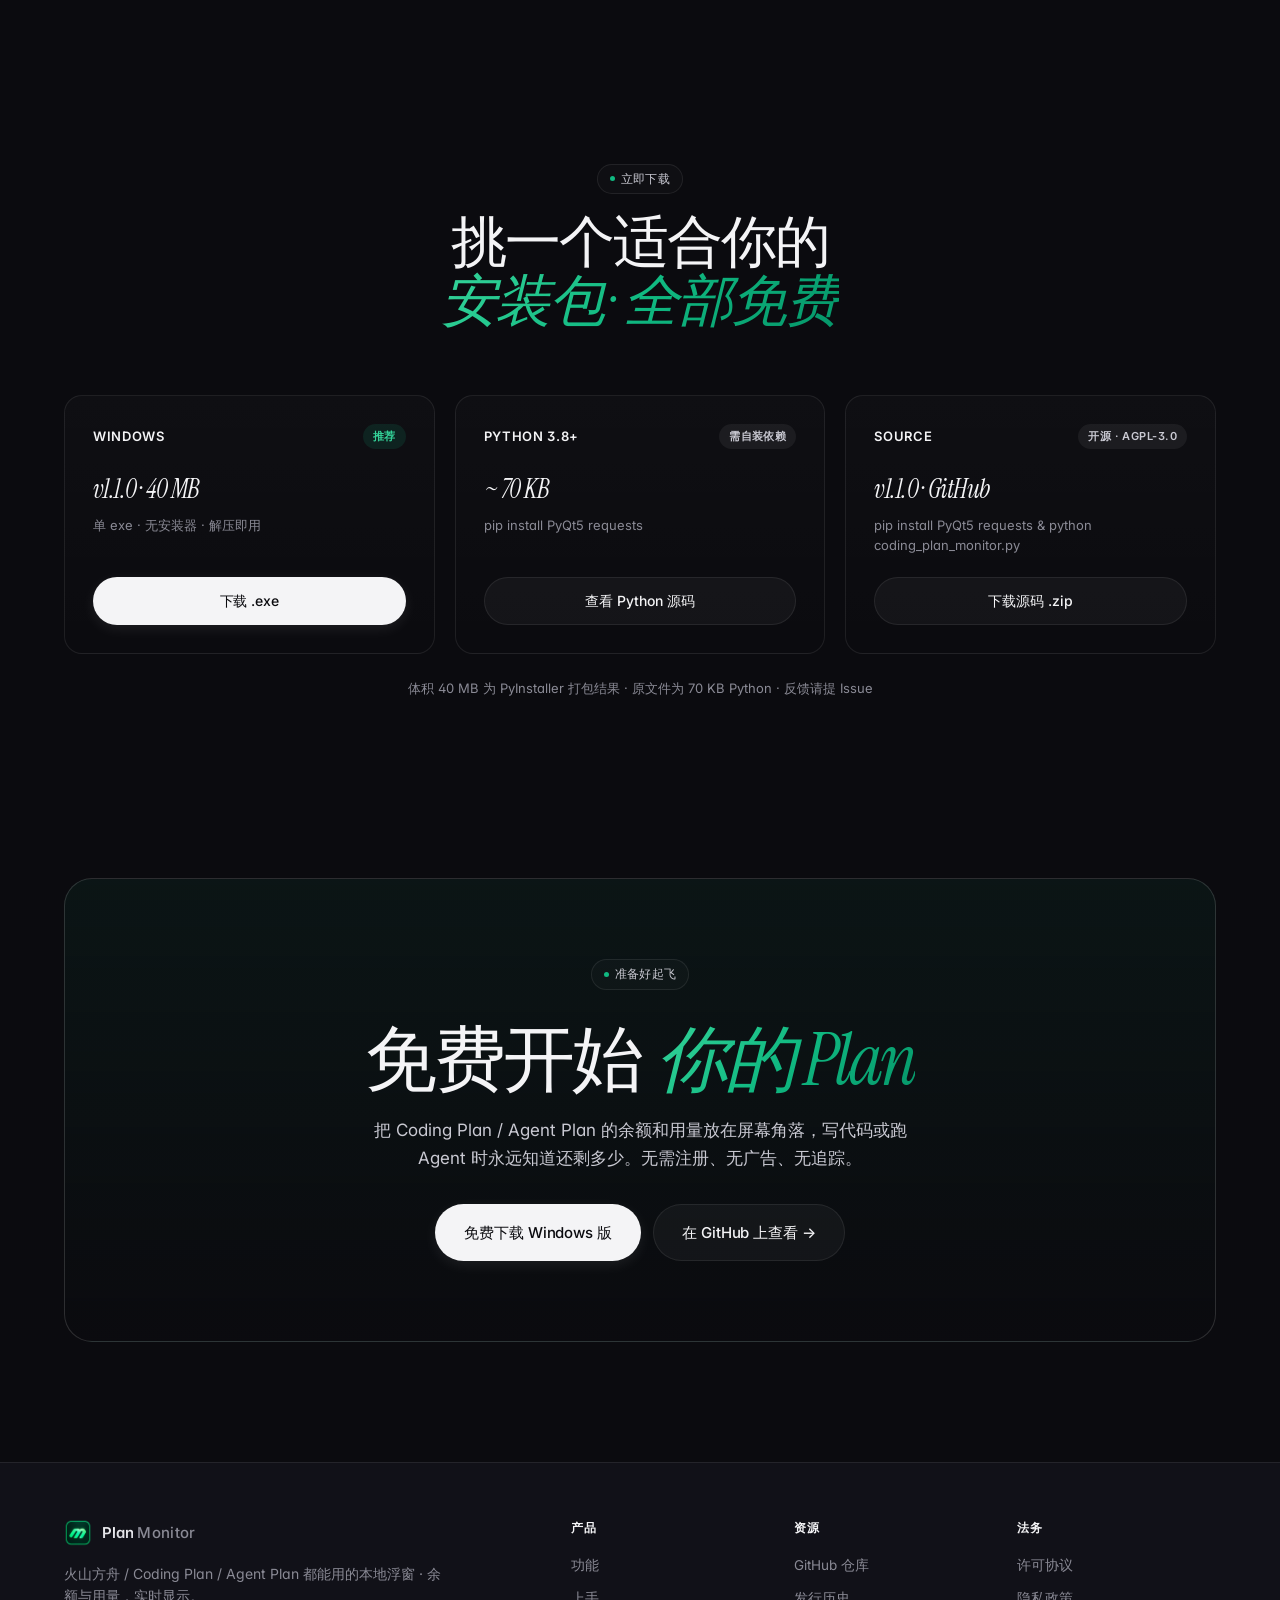
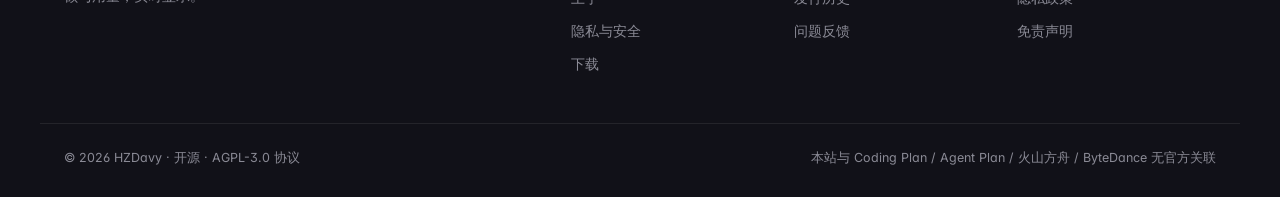
==== commit e86e89fc: "Update index.html" ====
--- a/index.html
+++ b/index.html
@@ -440,7 +440,7 @@
           <span class="dl-tag alt"><span class="zh">开源 · AGPL-3.0</span><span class="en">Open · AGPL-3.0</span></span>
         </div>
         <div class="dl-card-body">
-          <div class="dl-ver">最新源码 · GitHub</div>
+          <div class="dl-ver">v1.1.0 · GitHub</div>
           <div class="dl-os-req"><span class="zh">pip install PyQt5 requests &amp; python coding_plan_monitor.py</span><span class="en">pip install PyQt5 requests &amp; python coding_plan_monitor.py</span></div>
         </div>
         <a class="btn-ghost btn-block" href="https://github.com/HZDavy/PlanMonitor/releases/latest" target="_blank" rel="noopener">
